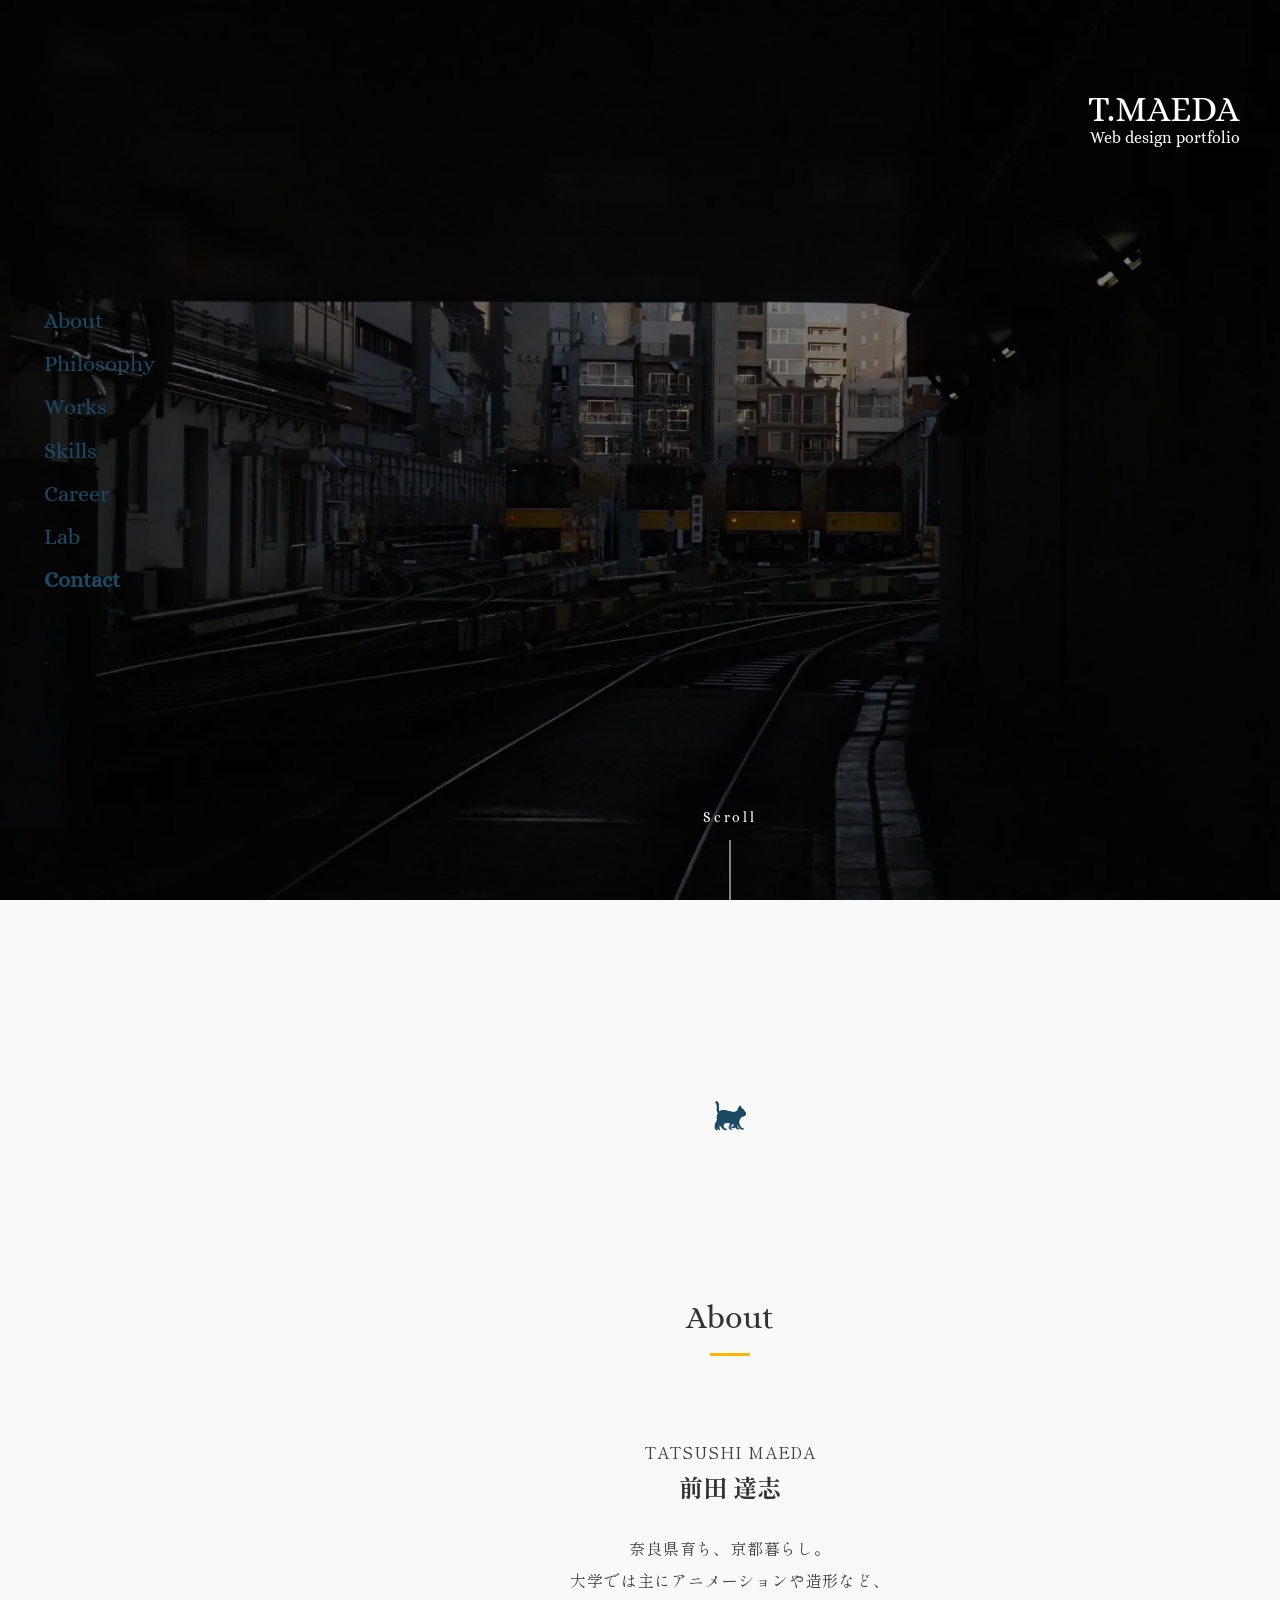
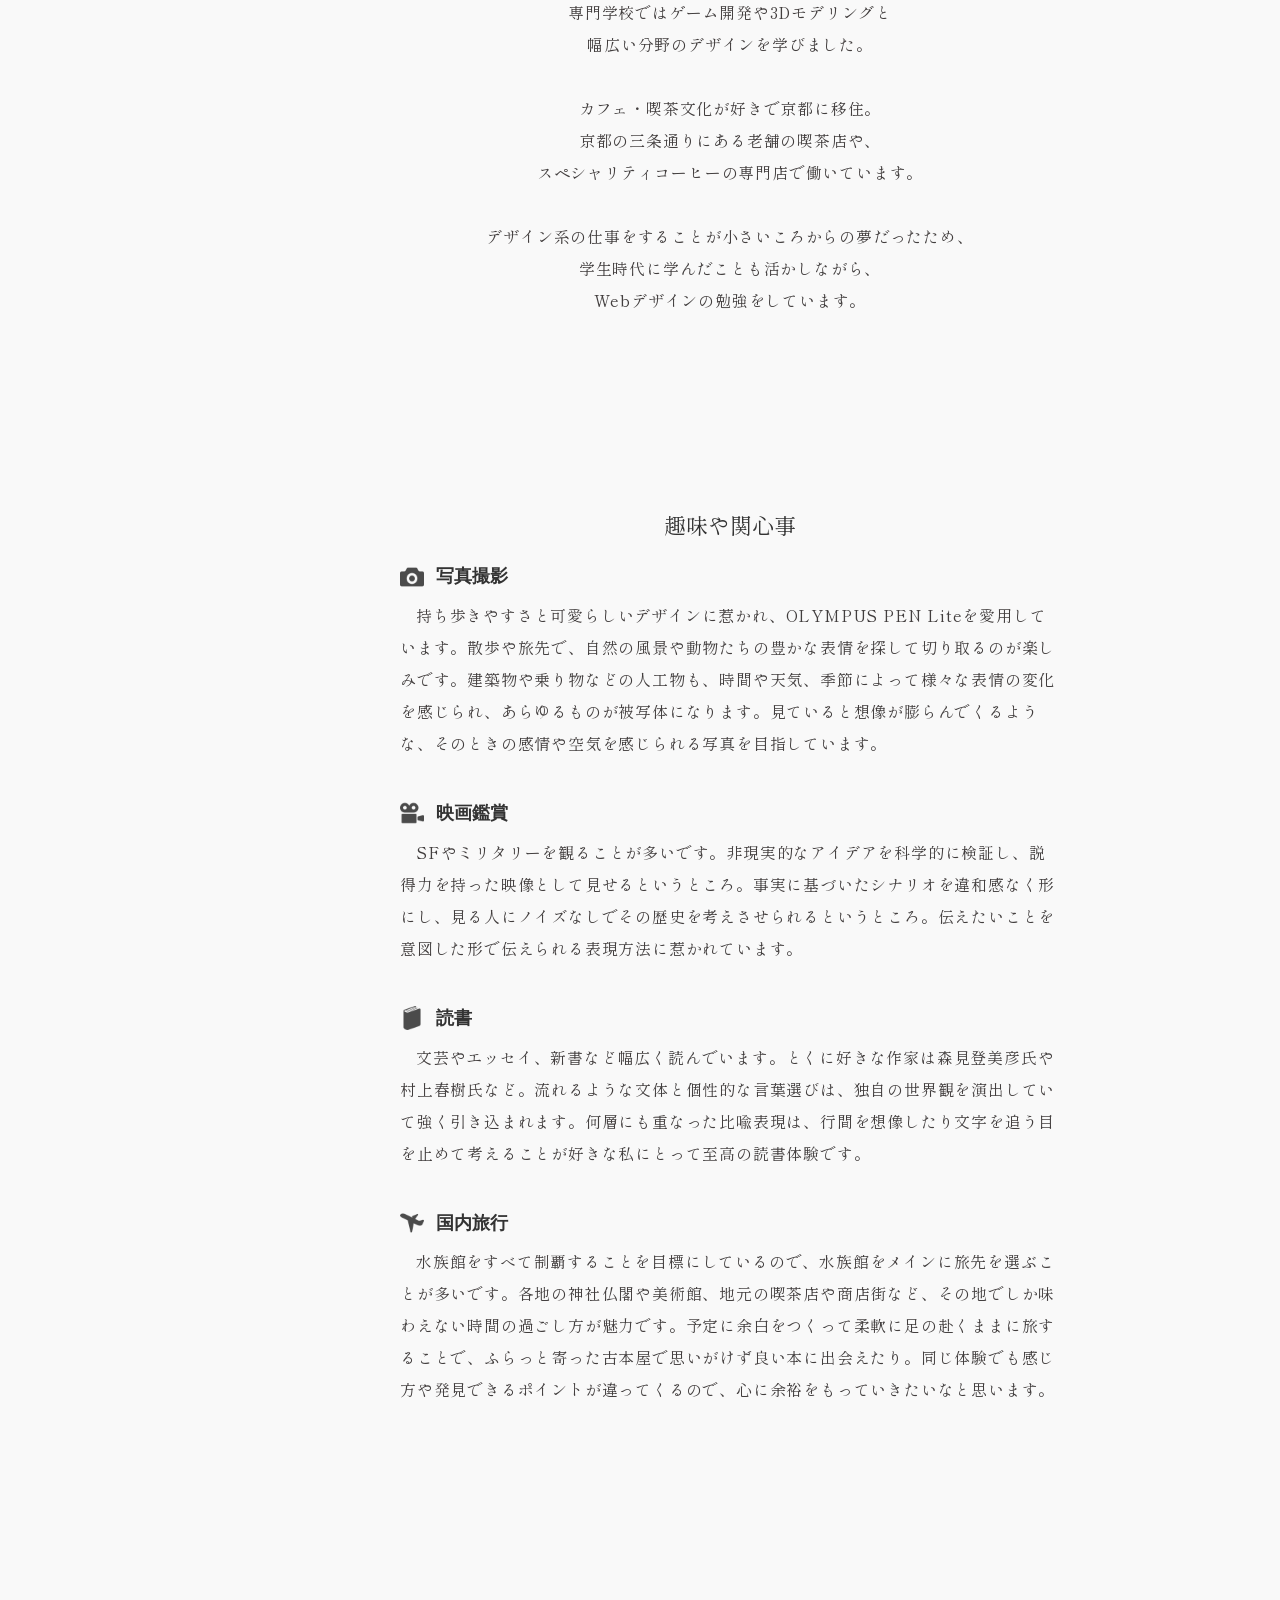
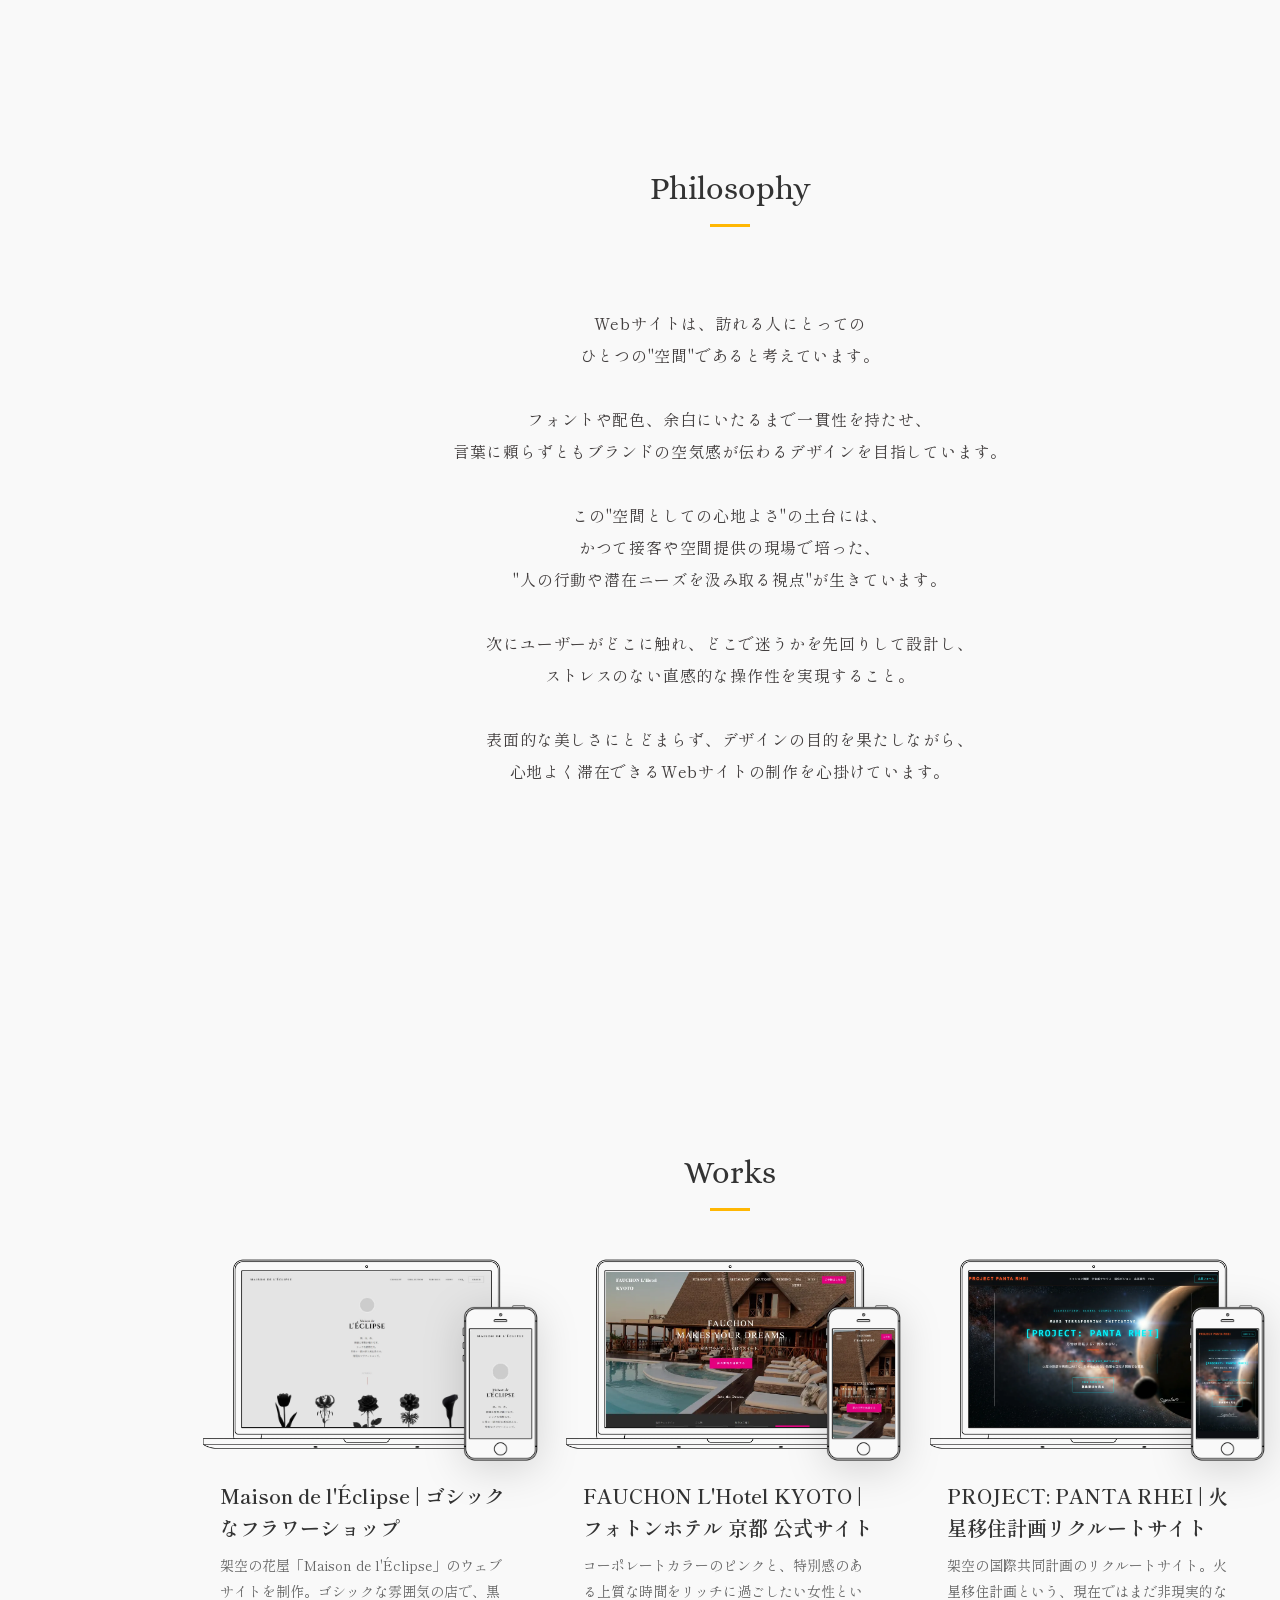
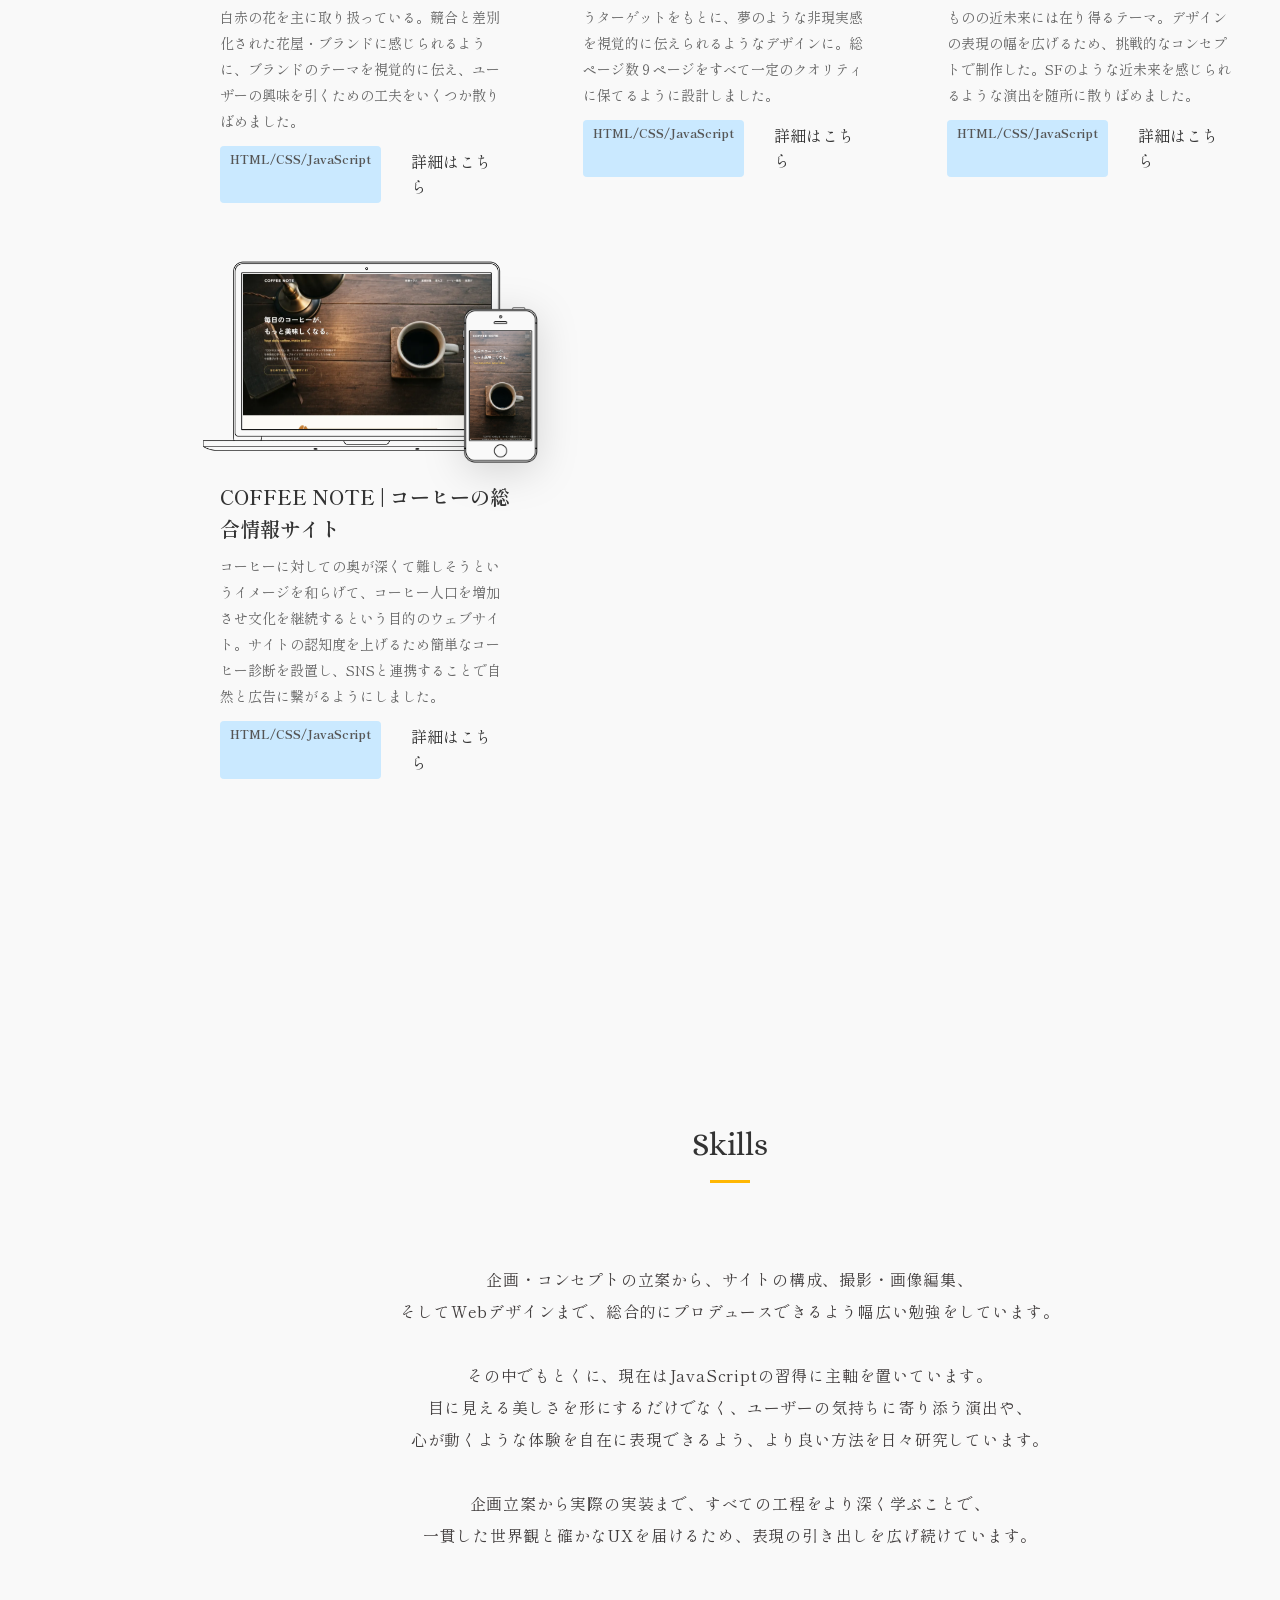
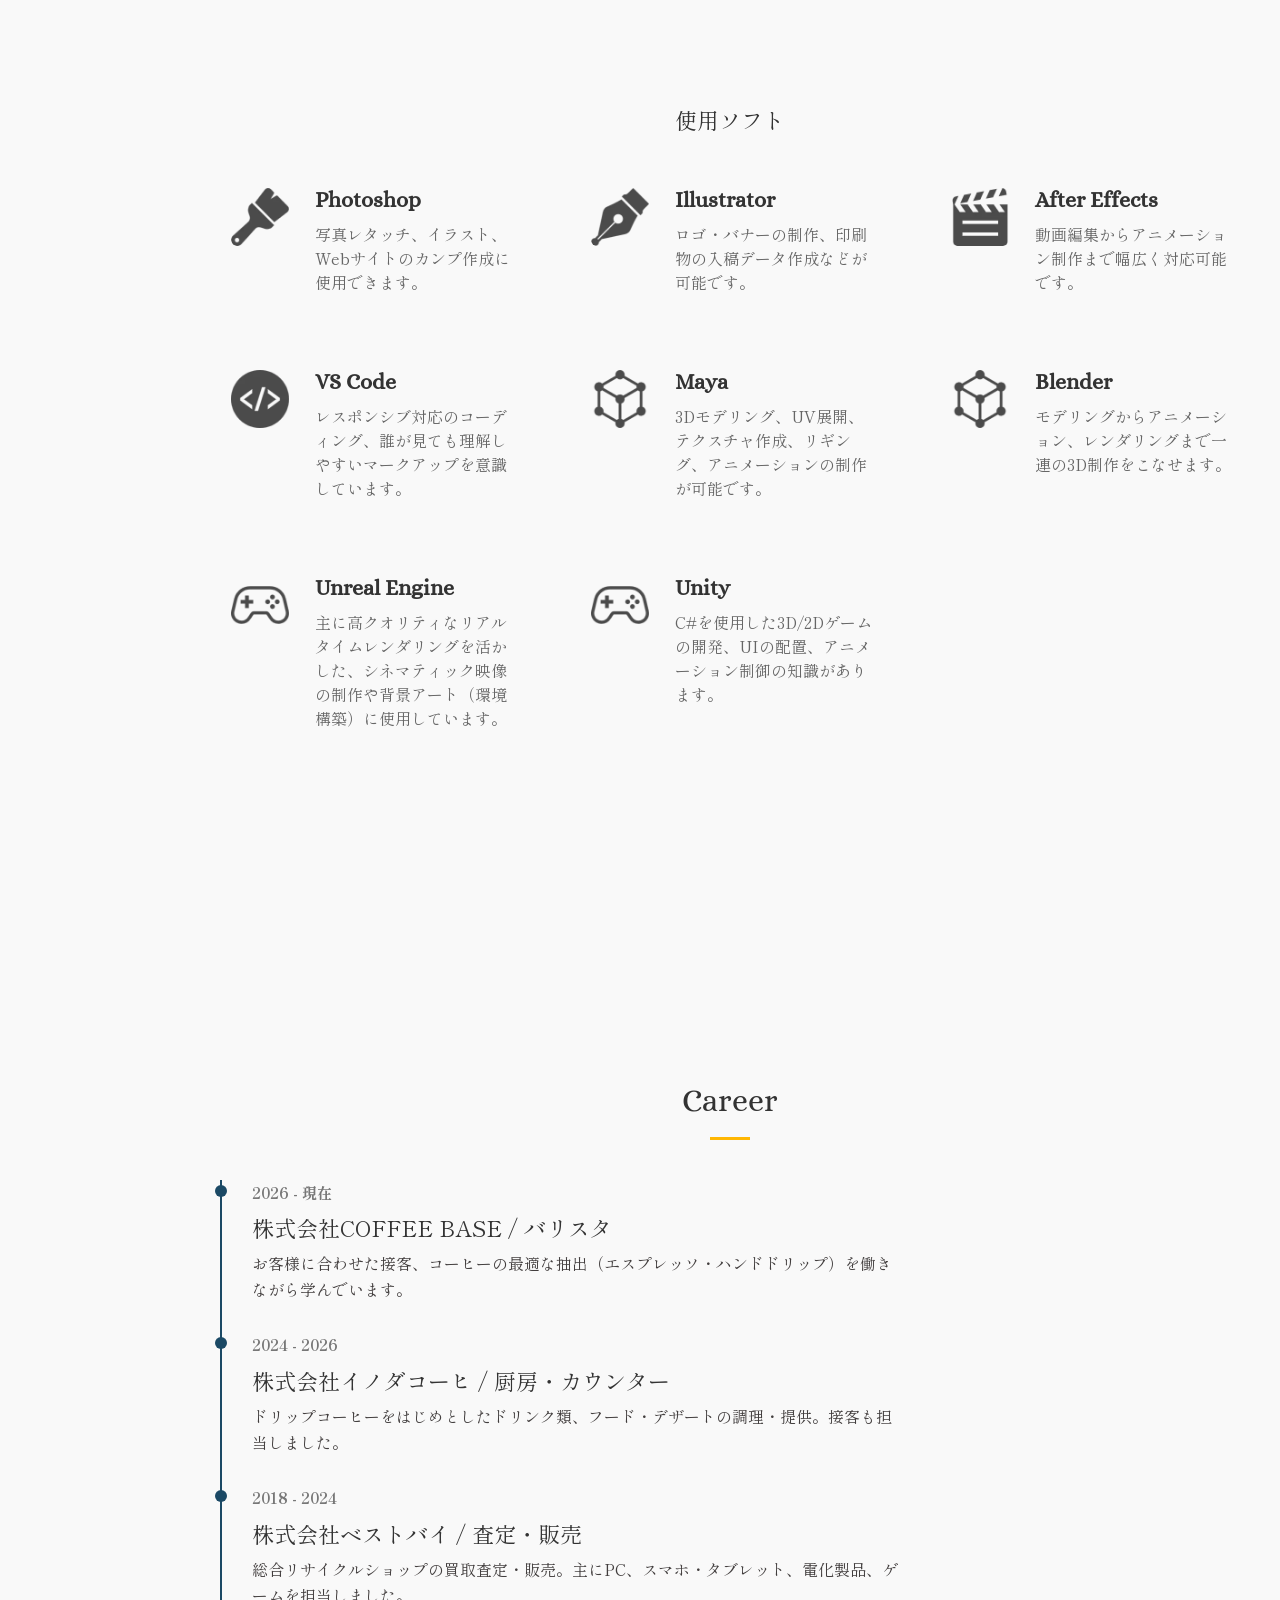
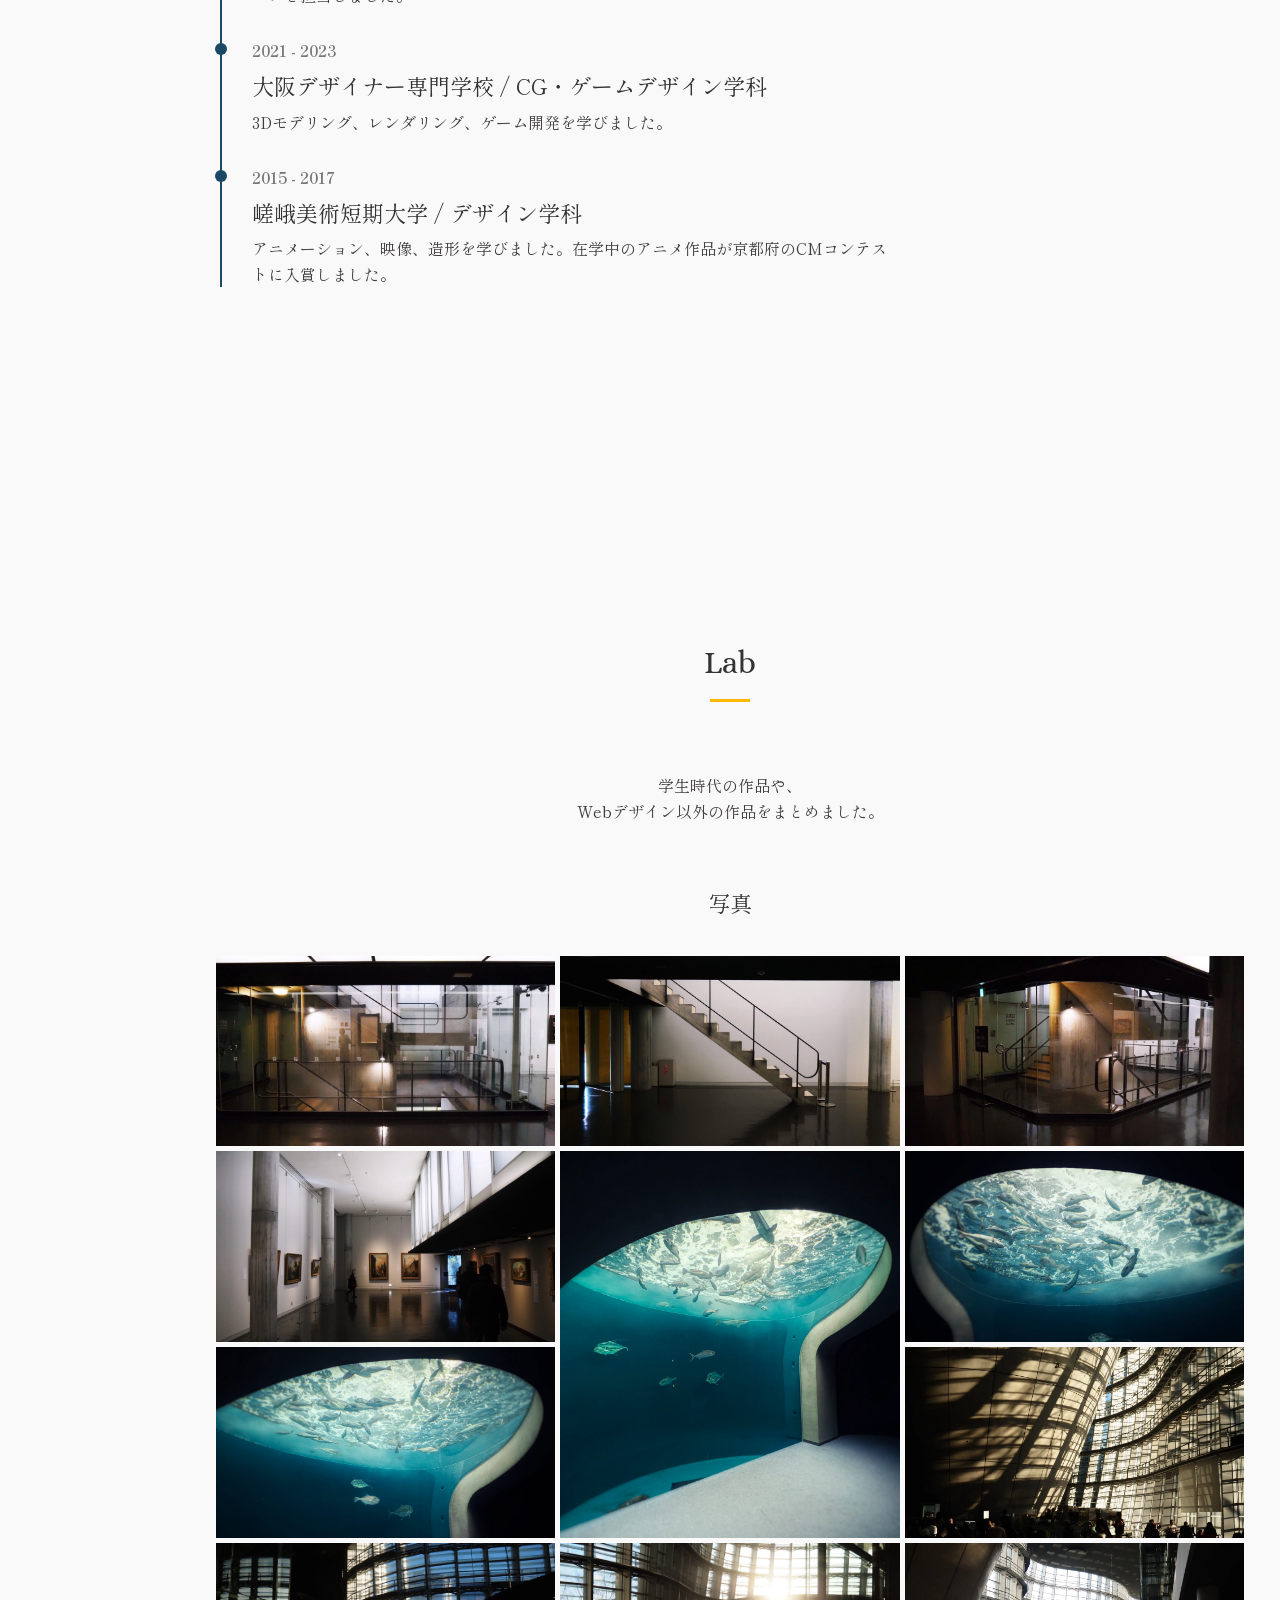
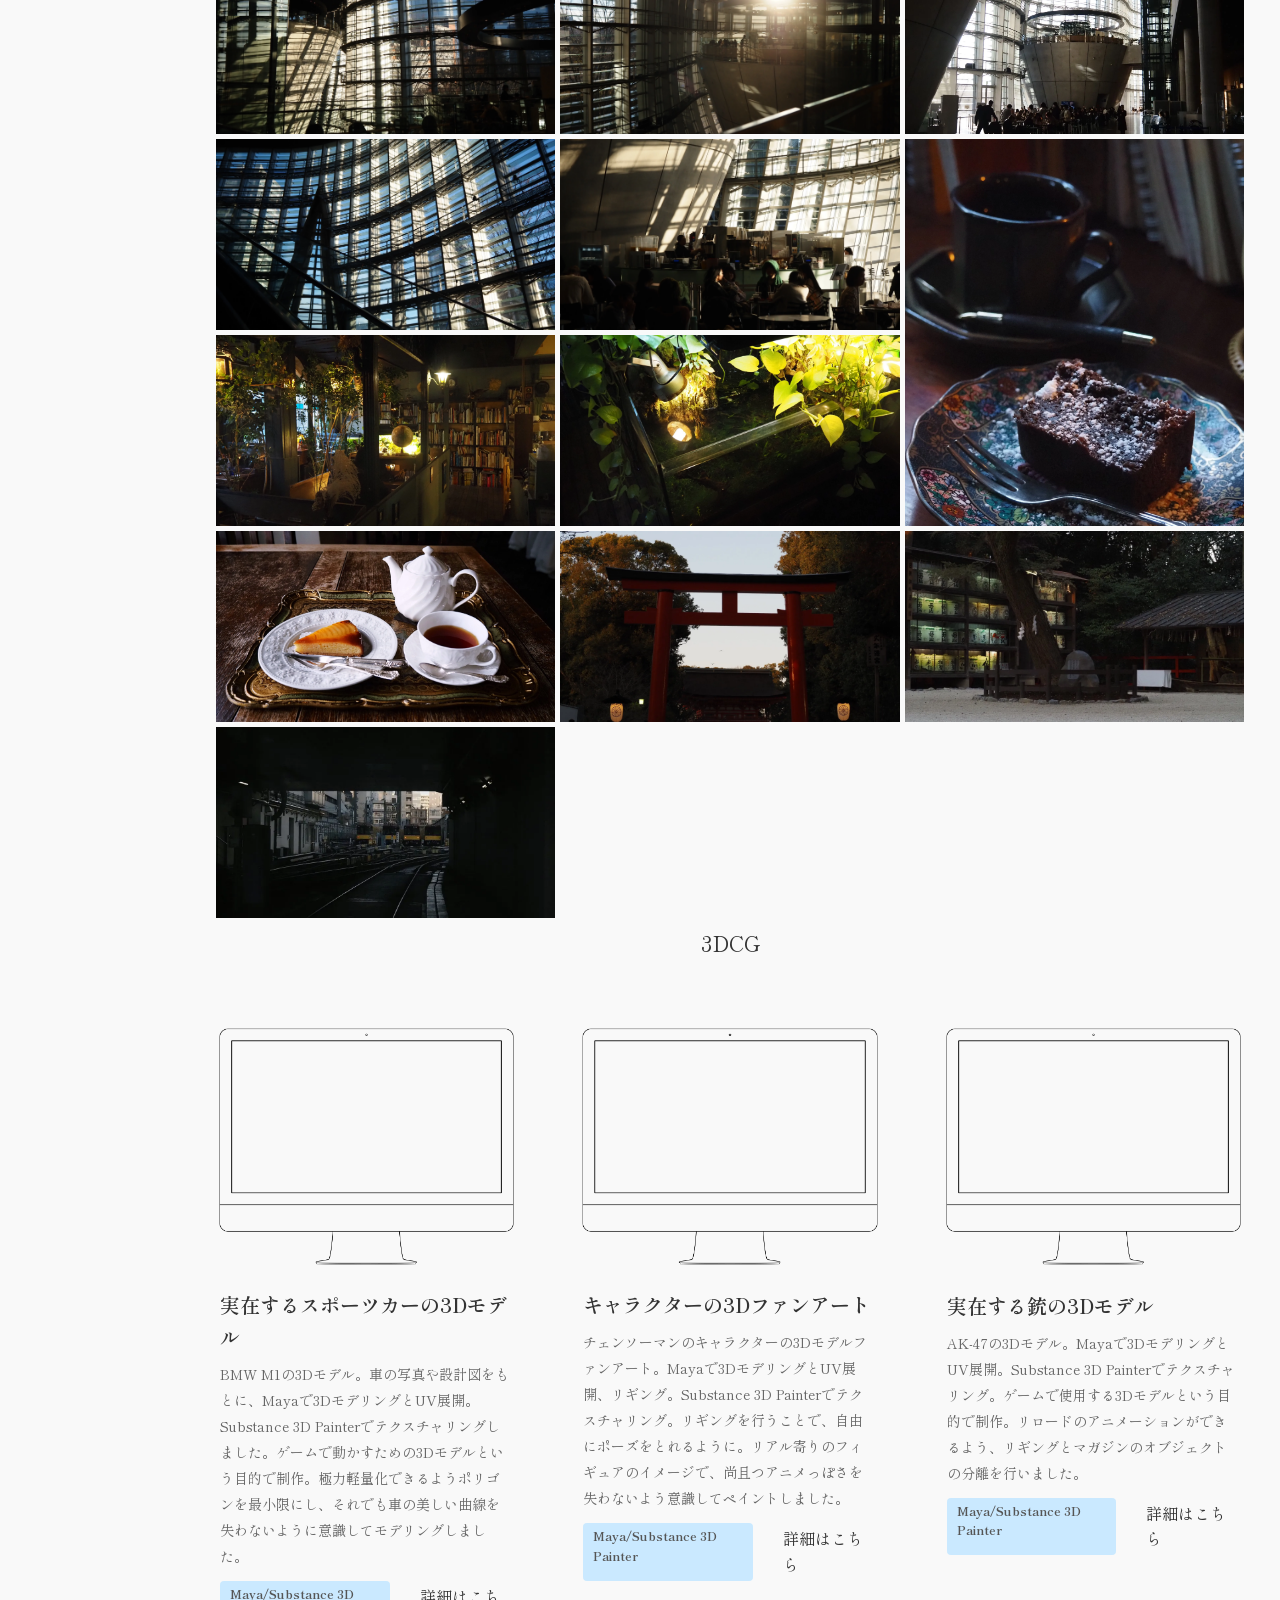
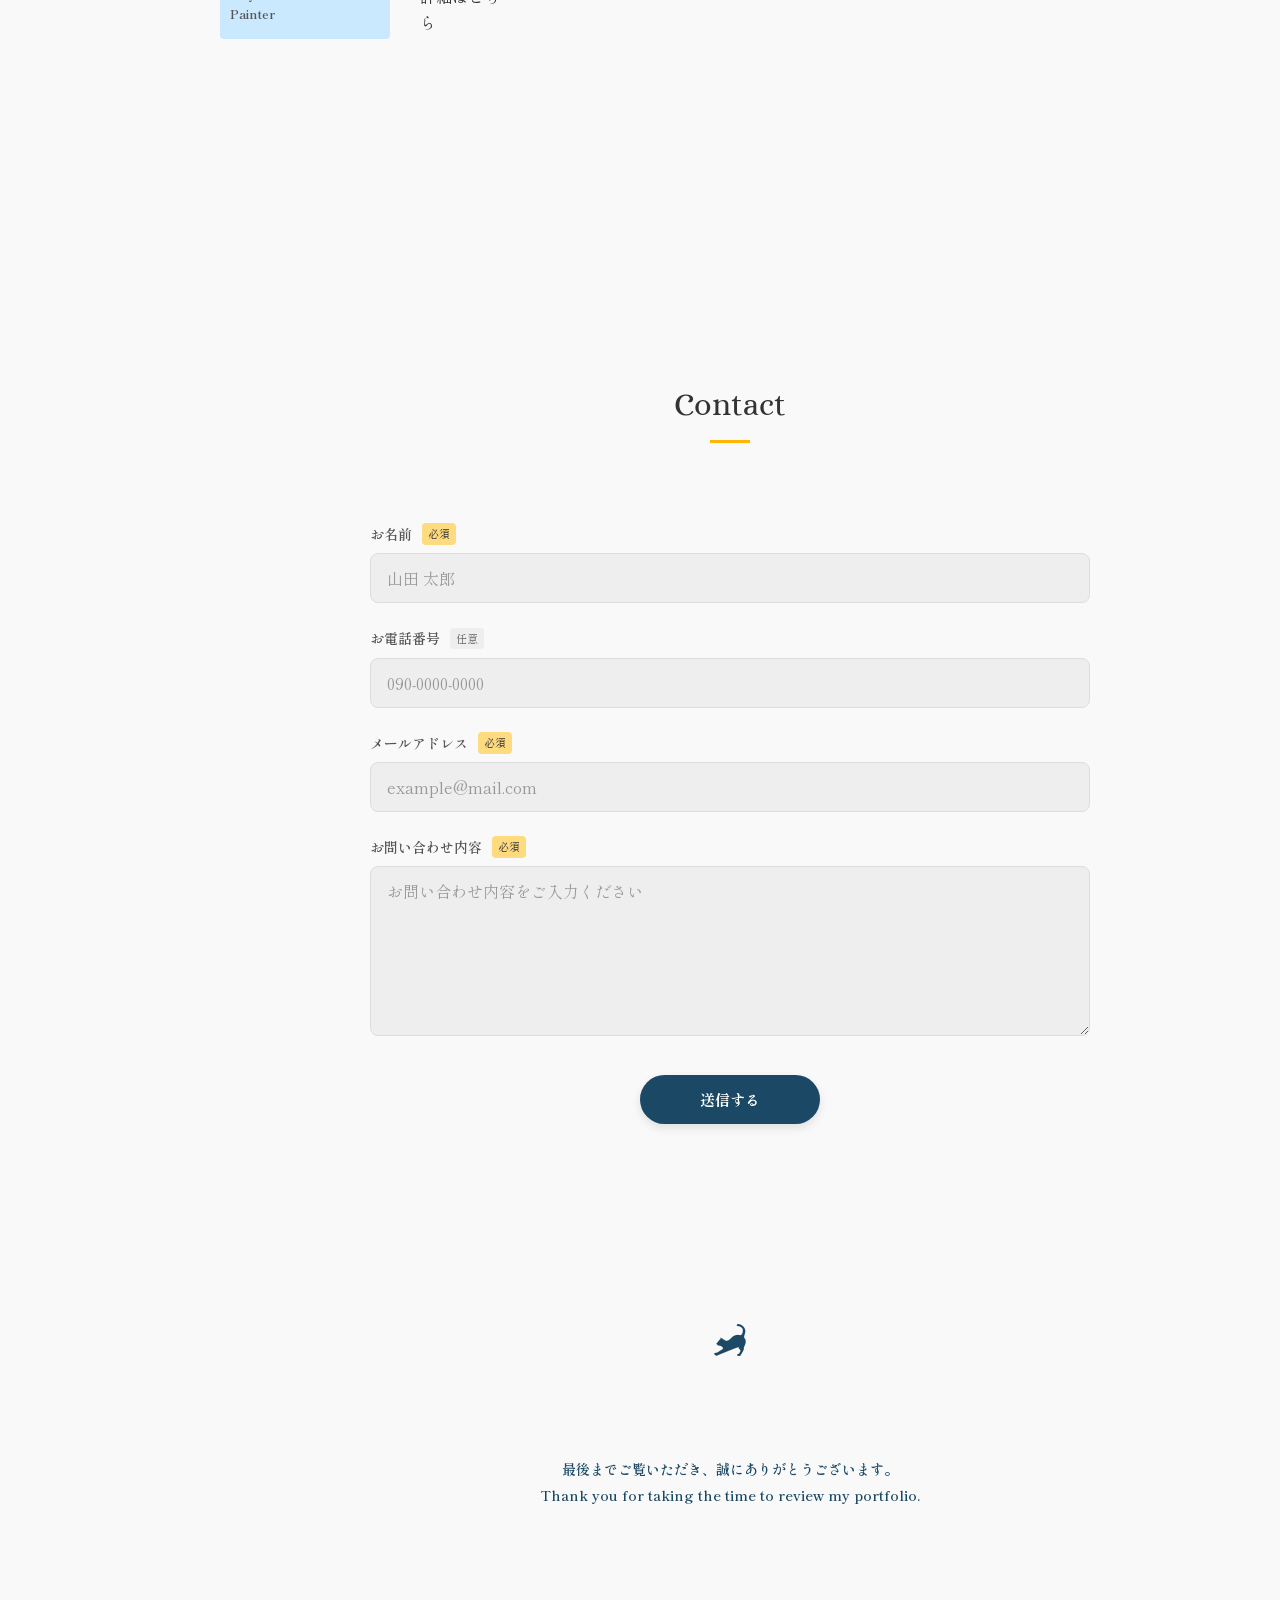
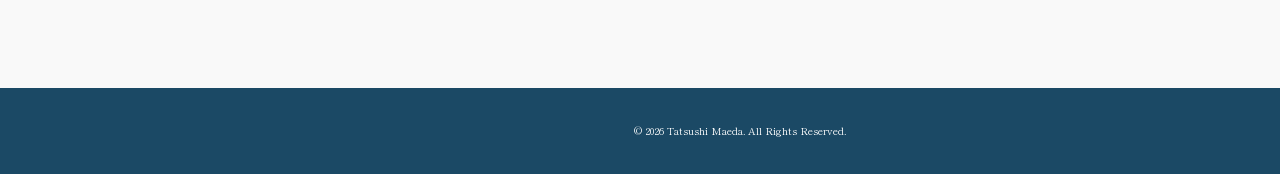
==== index.html @ 25eadc77 "Add files via upload" ====
<!DOCTYPE html>
<html lang="ja">
<head>
    <meta charset="UTF-8">
    <meta name="viewport" content="width=device-width, initial-scale=1.0">
    <title>My Portfolio</title>
    <link rel="icon" href="image/paw.webp">
    <link rel="preconnect" href="https://fonts.googleapis.com">
    <link rel="preconnect" href="https://fonts.gstatic.com" crossorigin>
    <link href="https://fonts.googleapis.com/css2?family=Alice&family=Shippori+Antique+B1&family=Shippori+Mincho+B1&display=swap" rel="stylesheet">
    <link rel="stylesheet" href="css/style.css">
</head>
<body>
    <header>
        <!-- <div class="logo">TATSUSHI MAEDA</div>
        <nav>
            <ul>
                <li><a href="#about">About</a></li>
                <li><a href="#works">Works</a></li>
                <li><a href="#skills">Skills</a></li>
                <li><a href="#career">Career</a></li>     
            </ul>
        </nav> --> 
    </header>

    <!--  【修正】PC専用のナビゲーション（スマホ時はCSSで完全に消す） -->
    <nav class="g_nav pc-nav">
        <ul>
            <li><a href="#about">About</a></li>
            <li><a href="#philosophy">Philosophy</a></li>
            <li><a href="#works">Works</a></li>
            <li><a href="#skills">Skills</a></li>
            <li><a href="#career">Career</a></li>
            <li><a href="#lab">Lab</a></li>
            <li><a href="#contact">Contact</a></li>     
        </ul>
    </nav>

    <!--  【修正】スマホ専用のハンバーガー＆全画面ナビ（PC時はCSSで完全に消す） -->
    <button class="hamburger-btn" aria-label="メニューを開閉する">
        <span></span>
        <span></span>
        <span></span>
    </button>
    <nav class="g_nav sp-nav">
        <span class="station">Station</span>
        <ul>
            <li></li>
            <li><a href="#about">About</a></li>
            <li><a href="#philosophy">Philosophy</a></li>
            <li><a href="#works">Works</a></li>
            <li><a href="#skills">Skills</a></li>
            <li><a href="#career">Career</a></li>
            <li><a href="#lab">Lab</a></li>
            <li><a href="#contact">Contact</a></li>   
            <li></li>    
        </ul>
        <span class="terminal">Terminal</span>
    </nav>

    <section id="hero" class="hero">
        <h1>T.MAEDA</h1>
        <p class="hero_subtitle">Web design portfolio</p>
        <!-- <p><img src="image/arrow.webp" alt=""></p> -->
        <!-- <p class="hero-scroll">scroll</p> -->
        <div class="scrollArrowPlacer">
            <div class="scroll-down"><span>Scroll</span></div>
        </div>
    </section>

    <!-- <div class="eyecatcher">
        <img src="image/catWalk.webp" alt="">
    </div> -->

    <div class="flipbook-container">
        <img src="image/catWalk.webp" alt="Cat" class="Cat-A">
        <img src="image/catWalkB.webp" alt="CatB" class="Cat-B">
    </div>

    <div class="container">
        <section id="about" class="section">
            <h2 class="section-title">About </h2>
            <div class="about-content">
                <div class="about-text">
                    <p>TATSUSHI MAEDA</p>
                    <h2>前田 達志</h2>
                    <br>
                    <p>
                        奈良県育ち、京都暮らし。<br>
                        大学では主にアニメーションや造形など、<br>
                        専門学校ではゲーム開発や3Dモデリングと<br>
                        幅広い分野のデザインを学びました。<br>
                        <br>
                        カフェ・喫茶文化が好きで京都に移住。<br>
                        京都の三条通りにある老舗の喫茶店や、<br>
                        スペシャリティコーヒーの専門店で<br class="sp-only">働いています。<br>
                        <br>
                        デザイン系の仕事をすることが<br class="sp-only">小さいころからの夢だったため、<br>
                        学生時代に学んだことも活かしながら、<br>Webデザインの勉強をしています。
                    </p>

                    <div class="hobby-container">
                        <div class="hobby">
                            <!-- <summary> -->
                                <h3>趣味や関心事</h3>
                                <!-- <span class="hobby-icon-toggle"></span> -->
                            <!-- </summary> -->
                            <div class="hobby-content">
                                <div class="hobby-grid">
                                    
                                    <!-- 趣味1：写真 -->
                                    <div class="hobby-card">
                                        <div class="hobby-text">
                                            <div class="hobby-title-row">
                                                <img src="../image/camera.webp" alt="写真撮影アイコン" class="hobby-icon">
                                                <h4>写真撮影</h4>
                                            </div>
                                            <p>持ち歩きやすさと可愛らしいデザインに惹かれ、OLYMPUS PEN Liteを愛用しています。散歩や旅先で、自然の風景や動物たちの豊かな表情を探して切り取るのが楽しみです。建築物や乗り物などの人工物も、時間や天気、季節によって様々な表情の変化を感じられ、あらゆるものが被写体になります。見ていると想像が膨らんでくるような、そのときの感情や空気を感じられる写真を目指しています。</p>
                                        </div>
                                    </div>

                                    <!-- 趣味2：映画 -->
                                    <div class="hobby-card">
                                        <div class="hobby-text">
                                            <div class="hobby-title-row">
                                                <img src="../image/movie.webp" alt="映画鑑賞アイコン" class="hobby-icon">
                                                <h4>映画鑑賞</h4>
                                            </div>
                                            <p>SFやミリタリーを観ることが多いです。非現実的なアイデアを科学的に検証し、説得力を持った映像として見せるというところ。事実に基づいたシナリオを違和感なく形にし、見る人にノイズなしでその歴史を考えさせられるというところ。伝えたいことを意図した形で伝えられる表現方法に惹かれています。</p>
                                        </div>
                                    </div>

                                    <!-- 趣味3：読書 -->
                                    <div class="hobby-card">
                                        <div class="hobby-text">
                                            <div class="hobby-title-row">
                                                <img src="../image/book.webp" alt="読書アイコン" class="hobby-icon">
                                                <h4>読書</h4>
                                            </div>
                                            <p>文芸やエッセイ、新書など幅広く読んでいます。とくに好きな作家は森見登美彦氏や村上春樹氏など。流れるような文体と個性的な言葉選びは、独自の世界観を演出していて強く引き込まれます。何層にも重なった比喩表現は、行間を想像したり文字を追う目を止めて考えることが好きな私にとって至高の読書体験です。</p>
                                        </div>
                                    </div>

                                    <!-- 趣味4：国内旅行 -->
                                    <div class="hobby-card">
                                        <div class="hobby-text">
                                            <div class="hobby-title-row">
                                                <img src="../image/travel.webp" alt="国内旅行アイコン" class="hobby-icon">
                                                <h4>国内旅行</h4>
                                            </div>
                                            <p>水族館をすべて制覇することを目標にしているので、水族館をメインに旅先を選ぶことが多いです。各地の神社仏閣や美術館、地元の喫茶店や商店街など、その地でしか味わえない時間の過ごし方が魅力です。予定に余白をつくって柔軟に足の赴くままに旅することで、ふらっと寄った古本屋で思いがけず良い本に出会えたり。同じ体験でも感じ方や発見できるポイントが違ってくるので、心に余裕をもっていきたいなと思います。</p>
                                        </div>
                                    </div>

                                </div>
                            </div>
                        </div>
                    </div>
                </div>
            </div>
        </section>

        <section id="philosophy" class="section">
            <h2 class="section-title">
                Philosophy   
            </h2>
            <div class="philosophy-content">
                <p>
                    Webサイトは、訪れる人にとっての<br>
                    ひとつの"空間"であると考えています。<br>
                    <br>
                    フォントや配色、<br class="sp-only">余白にいたるまで一貫性を持たせ、<br>
                    言葉に頼らずともブランドの空気感が<br class="sp-only">伝わるデザインを目指しています。<br>
                    <br>
                    この"空間としての心地よさ"の土台には、<br>
                    かつて接客や空間提供の現場で培った、<br>
                    "人の行動や潜在ニーズを汲み取る視点"が<br class="sp-only">生きています。<br>
                    <br>
                    次にユーザーがどこに触れ、<br class="sp-only">どこで迷うかを先回りして設計し、<br>
                    ストレスのない<br class="sp-only">直感的な操作性を実現すること。<br>
                    <br>
                    表面的な美しさにとどまらず、<br class="sp-only">デザインの目的を果たしながら、<br>
                    心地よく滞在できるWebサイトの制作を<br class="sp-only">心掛けています。
                </p>
            </div>
        </section>

        <section id="works" class="section">
            <h2 class="section-title">Works</h2>
            <div id="works-grid" class="works-grid">

                <!-- <div class="work-card-link" style="display: block; color: inherit;">
                    <div class="mockup-container">
                        <img src="image/MacBookFrame.webp" alt="" class="mockup-body">
                        <div class="screen-content">
                            <img src="image/hotel_pc.webp" alt="ホテル" loading="lazy">
                        </div>
                        
                        <div class="mockup-iphone">
                            <img src="image/iPhoneFrame.webp" alt="" class="iphone-body">
                            <div class="iphone-screen">
                                <img src="image/hotel_sp.webp" alt="ホテル スマホ版" loading="lazy">
                            </div>
                        </div>
                    </div>
                    <div class="work-info">
                        <h4>実在するホテルのWebサイト</h4>
                        <p>実在するホテルのコンセプトをさらに深堀りしてデザインに落とし込んだWebサイトを制作しました。レスポンシブ対応です。</p>
                        <div class="work-footer">
                            <span class="tech-tag">HTML/CSS/JavaScript</span><a href="work.html?id=1" class="detail">詳細はこちら</a>
                        </div>
                    </div>
                </div>

                <div class="work-card-link" style="display: block; color: inherit;">
                    <div class="mockup-container">
                        <img src="image/MacBookFrame.webp" alt="" class="mockup-body">
                        <div class="screen-content">
                            <img src="image/works-mars-01.webp" alt="火星" loading="lazy">
                        </div>
                        
                        <div class="mockup-iphone">
                            <img src="image/iPhoneFrame.webp" alt="" class="iphone-body">
                            <div class="iphone-screen">
                                <img src="image/works-mars-01.webp" alt="火星 スマホ版" loading="lazy">
                            </div>
                        </div>
                    </div>
                    <div class="work-info">
                        <h4>コーポレートサイト</h4>
                        <p>架空の企業のWebサイトをデザインしました。レスポンシブ対応です。</p>
                        <div class="work-footer">
                            <span class="tech-tag">HTML/CSS/JavaScript</span><a href="work.html?id=2" class="detail">詳細はこちら</a>
                        </div>
                    </div>
                </div>

                <div class="work-card-link" style="display: block; color: inherit;">
                    <div class="mockup-container">
                        <img src="image/MacBookFrame.webp" alt="" class="mockup-body">
                        <div class="screen-content">
                            <img src="image/coffee_pc.webp" alt="コーヒー" loading="lazy">
                        </div>

                        <div class="mockup-iphone">
                            <img src="image/iPhoneFrame.webp" alt="" class="iphone-body">
                            <div class="iphone-screen">
                                <img src="image/coffee_pc.webp" alt="コーヒー スマホ版" loading="lazy"> 
                            </div>
                        </div>
                    </div>
                    <div class="work-info">
                        <h4>コーヒーの総合情報サイト</h4>
                        <p>実在するホテルのコンセプトをさらに深堀してデザインに落とし込んだWebサイトを制作しました。レスポンシブ対応です。</p>
                        <div class="work-footer">
                            <span class="tech-tag">HTML/CSS/JavaScript</span><a href="work.html?id=3" class="detail">詳細はこちら</a>
                        </div>
                    </div>
                </div> -->
                
                

                <!-- <a href="work.html?id=1" class="work-card-link" style="display: block; color: inherit;">
                    <div class="work-card">
                        <div class="work-image-wrapper">【ここに作品画像】</div>
                        <div class="work-info">
                            <h4>コーポレートサイトの架空リニューアル</h4>
                            <p>架空の企業のWebサイトをリニューアルデザインしました。レスポンシブ対応。</p>
                            <span class="tech-tag">HTML/CSS</span>
                        </div>
                    </div>
                </a> -->

                <!-- <a href="work.html?id=2" class="work-card-link" style="display: block; color: inherit;">
                    <div class="work-card">
                        <div class="work-image-wrapper">【ここに作品画像】</div>
                        <div class="work-info">
                            <h4>カフェのランディングページ</h4>
                            <p>落ち着いた雰囲気をターゲットにした、新商品のプロモーションページです。</p>
                            <span class="tech-tag">HTML/CSS</span>
                        </div>
                    </div>
                </a> -->
            </div>
        </section>
        
        <section id="skills" class="section">
            <h2 class="section-title">Skills</h2>
            <div class="skills-content">
                <p>
                    企画・コンセプトの立案から、<br class="sp-only">サイトの構成、撮影・画像編集、<br>
                    そしてWebデザインまで、<br class="sp-only">総合的にプロデュースできるよう<br class="sp-only">幅広い勉強をしています。<br>
                    <br>
                    その中でもとくに、<br class="sp-only">現在はJavaScriptの習得に<br class="sp-only">主軸を置いています。<br>
                    目に見える美しさを形にするだけでなく、<br class="sp-only">ユーザーの気持ちに寄り添う演出や、<br>
                    心が動くような体験を<br class="sp-only">自在に表現できるよう、<br class="sp-only">より良い方法を日々研究しています。<br>
                    <br>
                    企画立案から実際の実装まで、<br class="sp-only">すべての工程をより深く学ぶことで、<br>
                    一貫した世界観と確かなUXを届けるため、<br class="sp-only">表現の引き出しを広げ続けています。
                </p>
            </div>

            <h3>使用ソフト</h3>

            <div class="skills-grid">
                <div class="skill-card">
                    <div class="skill-icon">
                        <img src="image/icon-ps.webp" alt="Photoshop">
                    </div>
                    <div class="skill-text">
                        <h4>Photoshop</h4>
                        <p>写真レタッチ、イラスト、Webサイトのカンプ作成に使用できます。</p>
                    </div>
                </div>
                <div class="skill-card">
                    <div class="skill-icon">
                        <img src="image/icon-ai.webp" alt="Illustrator">
                    </div>
                    <div class="skill-text">
                        <h4>Illustrator</h4>
                        <p>ロゴ・バナーの制作、印刷物の入稿データ作成などが可能です。</p>
                    </div>
                </div>
                <div class="skill-card">
                    <div class="skill-icon">
                        <img src="image/icon-ae.webp" alt="After Effects">
                    </div>
                    <div class="skill-text">
                        <h4>After Effects</h4>
                        <p>動画編集からアニメーション制作まで幅広く対応可能です。</p>
                    </div>
                </div>
                <div class="skill-card">
                    <div class="skill-icon">
                        <img src="image/icon-vscode.webp" alt="VS Code">
                    </div>
                    <div class="skill-text">
                        <h4>VS Code</h4>
                        <p>レスポンシブ対応のコーディング、誰が見ても理解しやすいマークアップを意識しています。</p>
                    </div>
                </div>
                <div class="skill-card">
                    <div class="skill-icon">
                        <img src="image/icon-maya.webp" alt="Maya">
                    </div>
                    <div class="skill-text">
                        <h4>Maya</h4>
                        <p>3Dモデリング、UV展開、テクスチャ作成、リギング、アニメーションの制作が可能です。</p>
                    </div>
                </div>
                <div class="skill-card">
                    <div class="skill-icon">
                        <img src="image/icon-blender.webp" alt="Blender">
                    </div>
                    <div class="skill-text">
                        <h4>Blender</h4>
                        <p>モデリングからアニメーション、レンダリングまで一連の3D制作をこなせます。</p>
                    </div>
                </div>
                <div class="skill-card">
                    <div class="skill-icon">
                        <img src="image/icon-ue.webp" alt="Unreal Engine">
                    </div>
                    <div class="skill-text">
                        <h4>Unreal Engine</h4>
                        <p>主に高クオリティなリアルタイムレンダリングを活かした、シネマティック映像の制作や背景アート（環境構築）に使用しています。</p>
                    </div>
                </div>
                <div class="skill-card">
                    <div class="skill-icon">
                        <img src="image/icon-unity.webp" alt="Unity">
                    </div>
                    <div class="skill-text">
                        <h4>Unity</h4>
                        <p>C#を使用した3D/2Dゲームの開発、UIの配置、アニメーション制御の知識があります。</p>
                    </div>
                </div>
            </div>
        </section>

        <section id="career" class="section">
            <h2 class="section-title">Career</h2>
            <div class="timeline">
                <div class="timeline-item">
                    <span class="date">2026 - 現在</span>
                    <h4>株式会社COFFEE BASE <span class="hidePc"><br></span>/ バリスタ</h4>
                    <p>お客様に合わせた接客、コーヒーの最適な抽出（エスプレッソ・ハンドドリップ）を働きながら学んでいます。</p>
                </div>
                <div class="timeline-item">
                    <span class="date">2024 - 2026</span>
                    <h4>株式会社イノダコーヒ <span class="hidePc"><br></span>/ 厨房・カウンター</h4>
                    <p>ドリップコーヒーをはじめとしたドリンク類、フード・デザートの調理・提供。接客も担当しました。</p>
                </div>
                <div class="timeline-item">
                    <span class="date">2018 - 2024</span>
                    <h4>株式会社ベストバイ <span class="hidePc"><br></span>/ 査定・販売</h4>
                    <p>総合リサイクルショップの買取査定・販売。主にPC、スマホ・タブレット、電化製品、ゲームを担当しました。</p>
                </div>
                <div class="timeline-item">
                    <span class="date">2021 - 2023</span>
                    <h4>大阪デザイナー専門学校 <span class="hidePc"><br></span>/ CG・ゲームデザイン学科</h4>
                    <p>3Dモデリング、レンダリング、ゲーム開発を学びました。</p>
                </div>
                <div class="timeline-item">
                    <span class="date">2015 - 2017</span>
                    <h4>嵯峨美術短期大学 <span class="hidePc"><br></span>/ デザイン学科</h4>
                    <p>アニメーション、映像、造形を学びました。在学中のアニメ作品が京都府のCMコンテストに入賞しました。</p>
                </div>
            </div>
        </section>

<section id="lab" class="section">
    <h2 class="section-title">Lab</h2>
    <div class="lab-content">
        <p>
            学生時代の作品や、<br>Webデザイン以外の作品をまとめました。
        </p>
    </div>

    <h3>写真</h3>
    <div class="gallery">
<div class="gallery-item"><img src="image/photo01.webp" alt="国立西洋美術館"></div>
        <div class="gallery-item"><img src="image/photo02.webp" alt="国立西洋美術館"></div>
        <div class="gallery-item"><img src="image/photo03.webp" alt="国立西洋美術館"></div>
        <div class="gallery-item"><img src="image/photo04.webp" alt="国立西洋美術館"></div>
        <div class="gallery-item tall"><img src="image/photo05.webp" alt="四国水族館"></div>
        <div class="gallery-item"><img src="image/photo06.webp" alt="四国水族館"></div>
        <div class="gallery-item"><img src="image/photo07.webp" alt="四国水族館"></div>
        <div class="gallery-item"><img src="image/photo08.webp" alt="国立新美術館"></div>
        <div class="gallery-item"><img src="image/photo09.webp" alt="国立新美術館"></div>
        <div class="gallery-item"><img src="image/photo10.webp" alt="国立新美術館"></div>
        <div class="gallery-item"><img src="image/photo11.webp" alt="国立新美術館"></div>
        <div class="gallery-item"><img src="image/photo12.webp" alt="国立新美術館"></div>
        <div class="gallery-item"><img src="image/photo13.webp" alt="国立新美術館"></div>
        <div class="gallery-item tall"><img src="image/photo14.webp" alt="アール座 読書館"></div>
        <div class="gallery-item"><img src="image/photo15.webp" alt="アール座 読書館"></div>
        <div class="gallery-item"><img src="image/photo16.webp" alt="アール座 読書館"></div>
        <div class="gallery-item"><img src="image/photo17.webp" alt="GOSPEL"></div>
        <div class="gallery-item"><img src="image/photo18.webp" alt="下鴨神社"></div>
        <div class="gallery-item"><img src="image/photo19.webp" alt="下鴨神社"></div>
        <div class="gallery-item"><img src="image/photo20.webp" alt="東京メトロ 上野検車区"></div>    </div>
    <!-- ▼ パネル -->
    <div id="lightbox" class="lightbox">
    <span class="close">&times;</span>
    
    <!-- ▼ ここに左右のボタンを追加します ▼ -->
    <div class="lightbox-btn prev" id="prevBtn">&#10094;</div> <!-- 左矢印 -->
    <div class="lightbox-btn next" id="nextBtn">&#10095;</div> <!-- 右矢印 -->
    
    <div class="lightbox-content">
        <img class="lightbox-img" src="" alt="">
        <p class="lightbox-caption"></p>
    </div>
    </div>

    <h3>3DCG</h3>
    <div id="works-grid" class="works-grid">

        <!-- 作品 id=1: BMW M1 -->
        <div class="work-card-link" style="display: block; color: inherit;">
            <div class="mockup-imac">
                <img src="image/iMacFrame.webp" alt="" class="imac-body">
                <div class="imac-screen">
                    <iframe 
                        title="BMW M1" 
                        frameborder="0" 
                        allow="autoplay; fullscreen; xr-spatial-tracking; web-share; accelerometer; gyroscope" 
                        width="100%" 
                        height="100%" 
                        src="https://sketchfab.com/models/8005bb652c2e42b4869bfadaeebb2ef3/embed">
                    </iframe>
                </div>
            </div>
            <div class="work-info">
                <h4>実在するスポーツカーの3Dモデル</h4>
                <p>BMW M1の3Dモデル。車の写真や設計図をもとに、Mayaで3DモデリングとUV展開。Substance 3D Painterでテクスチャリングしました。ゲームで動かすための3Dモデルという目的で制作。極力軽量化できるようポリゴンを最小限にし、それでも車の美しい曲線を失わないように意識してモデリングしました。</p>
                <div class="work-footer">
                    <span class="tech-tag">Maya/Substance 3D Painter</span><a href="work.html?id=l1" class="detail">詳細はこちら</a>
                </div>
            </div>
        </div>

        <!-- 作品 id=2: Chainsaw Man | Denji -->
        <div class="work-card-link" style="display: block; color: inherit;">
            <div class="mockup-imac">
                <img src="image/iMacFrame.webp" alt="" class="imac-body">
                <div class="imac-screen">
                    <iframe 
                        title="Chainsaw Man | Denji" 
                        frameborder="0" 
                        allow="autoplay; fullscreen; xr-spatial-tracking; web-share; accelerometer; gyroscope" 
                        width="100%" 
                        height="100%" 
                        src="https://sketchfab.com/models/28e38ca302cb4e1ba890d332ab0440b3/embed">
                    </iframe>
                </div>
            </div>
            <div class="work-info">
                <h4>キャラクターの3Dファンアート</h4>
                <p>チェンソーマンのキャラクターの3Dモデルファンアート。Mayaで3DモデリングとUV展開、リギング。Substance 3D Painterでテクスチャリング。リギングを行うことで、自由にポーズをとれるように。リアル寄りのフィギュアのイメージで、尚且つアニメっぽさを失わないよう意識してペイントしました。</p>
                <div class="work-footer">
                    <span class="tech-tag">Maya/Substance 3D Painter</span><a href="work.html?id=l2" class="detail">詳細はこちら</a>
                </div>
            </div>
        </div>

        <!-- 作品 id=3: AK-47 -->
        <div class="work-card-link" style="display: block; color: inherit;">
            <div class="mockup-imac">
                <img src="image/iMacFrame.webp" alt="" class="imac-body">
                <div class="imac-screen">
                    <iframe 
                        title="AK-47 | 'Kalashnikov's automatic rifle" 
                        frameborder="0" 
                        allow="autoplay; fullscreen; xr-spatial-tracking; web-share; accelerometer; gyroscope" 
                        width="100%" 
                        height="100%" 
                        src="https://sketchfab.com/models/bc730893e524465687a587ea6bb57409/embed">
                    </iframe>
                </div>
            </div>
            <div class="work-info">
                <h4>実在する銃の3Dモデル</h4>
                <p>AK-47の3Dモデル。Mayaで3DモデリングとUV展開。Substance 3D Painterでテクスチャリング。ゲームで使用する3Dモデルという目的で制作。リロードのアニメーションができるよう、リギングとマガジンのオブジェクトの分離を行いました。</p>
                <div class="work-footer">
                    <span class="tech-tag">Maya/Substance 3D Painter</span><a href="work.html?id=l3" class="detail">詳細はこちら</a>
                </div>
            </div>
        </div>

    </div>
</section>

        <section id="contact" class="section">
            <h2 class="section-title">Contact</h2>
            <p>
                <!-- お問い合わせ用のメールフォーム、または連絡の取れるSNS（X（旧Twitter）、Instagram、LinkedIn、GitHubなど）へのリンク。 -->
            </p>
            <!-- ⚠️ actionのURLを最新の完全に正しい文字列に修正しました -->
            <form action="https://docs.google.com/forms/d/e/1FAIpQLSf7fSVCYhR_H6GW2K5b0lrPFbvhaUcstIEq4c2X_w1cUlwdOA/formResponse" method="POST" class="contact-form" target="_hidden_iframe" id="contactForm">
                
                <!-- お名前 -->
                <div class="form-group">
                    <label for="name" class="form-label">お名前<span class="required">必須</span></label>
                    <input type="text" id="name" name="entry.930603117" class="form-control" placeholder="山田 太郎" required>
                </div>
                
                <!-- お電話番号 -->
                <div class="form-group">
                    <label for="tel" class="form-label">お電話番号<span class="optional">任意</span></label>
                    <input type="tel" id="tel" name="entry.313823102" class="form-control" placeholder="090-0000-0000">
                </div>
                
                <!-- メールアドレス -->
                <div class="form-group">
                    <label for="email" class="form-label">メールアドレス<span class="required">必須</span></label>
                    <input type="email" id="email" name="entry.2051823959" class="form-control" placeholder="example@mail.com" required>
                </div>
                
                <!-- お問い合わせ内容 -->
                <div class="form-group">
                    <label for="message" class="form-label">お問い合わせ内容<span class="required">必須</span></label>
                    <textarea id="message" name="entry.1991664190" class="form-control" rows="6" placeholder="お問い合わせ内容をご入力ください" required></textarea>
                </div>
                
                <!-- 送信ボタン -->
                <div class="form-submit">
                    <button type="submit" class="submit-btn">送信する</button>
                </div>
            </form>

            <!-- 画面遷移を防ぐ隠し枠 -->
            <iframe name="_hidden_iframe" id="_hidden_iframe" style="display:none;"></iframe>

            <!-- 送信を検知してポップアップを出すJavaScript -->
            <script>
                document.getElementById('contactForm').addEventListener('submit', function() {
                    setTimeout(function() {
                        alert('お問い合わせ内容を送信しました。ありがとうございます！');
                        document.getElementById('contactForm').reset();
                    }, 1000);
                });
            </script>
        </section>

    </div>

    <!-- <div>
        <div class="color-a"></div>
        <div class="color-b"></div>
        <div class="color-c"></div>
    </div> -->

    <div class="catStretch_container">
        <img src="image/catStretch.webp" alt="cat">
    </div>
    <div class="thankyou">
        <p>最後までご覧いただき、誠にありがとうございます。</p>
        <p>Thank you for taking the time to review my portfolio.</p>
    </div>
    <footer>
        <p>&copy; 2026 Tatsushi Maeda. All Rights Reserved.</p>
    </footer>
    <button id="scrollTopBtn" class="scroll-top-btn" aria-label="トップに戻る">↑</button>
    <script src="js/script.js"></script>
    
</body>
</html>
---- css/style.css ----
/* --- リセット＆基本設定 --- */
:root {
    --base--color: #1B4965;
    --accent--color: #FFB703;
    --sub--color: #CAE9FF;
    --train--color: #f39700;
}

html {
    scroll-behavior: smooth;
}

* {
    margin: 0;
    padding: 0;
    box-sizing: border-box;
}

body {
    font-family: "Shippori Mincho B1", serif, "M PLUS Rounded 1c", "Helvetica Neue", Arial, "Hiragino Kaku Gothic ProN", "Hiragino Sans", Meiryo, sans-serif;
    color: #333;
    background-color: #f9f9f9;
    line-height: 1.6;
    margin: 0 auto;
}

.color-a {
    display: inline-block;
    width: 50px;
    height: 50px;
    border-radius: 50%;
    background-color: #E9D563;
}
.color-b {
    display: inline-block;
    width: 50px;
    height: 50px;
    border-radius: 50%;
    background-color: #B5E2B1;
}
.color-c {
    display: inline-block;
    width: 50px;
    height: 50px;
    border-radius: 50%;
    background-color: #89C8B1;
}

a {
    color: inherit;
    text-decoration: none;
}

p {
    font-family: "Shippori Mincho B1", serif;
    font-weight: 400;
    font-size: 16px;
    color: #423e3e;
    line-height: 26px;
}

h1 {
    font-family: "Alice", sans-serif;
    font-weight: 400;
    font-size: 20px;
    color: #333;
    
}

h3 {
    font-family: "Shippori Mincho B1", serif;
    text-align: center;
    font-weight: 400;
    font-size: 22px;
    color: #333;
    line-height: 16px;
    margin-bottom: 30px;
}

.container {
    max-width: 1400px;
    /* margin: 0 0 0 150px; */
    margin: 0 auto;
    padding: 0 20px 0 200px;
}

/* --- ヘッダー --- 
header {
    display: flex;
    justify-content: space-between;
    align-items: center;
    padding: 20px 40px;
    background-color: #fff;
    box-shadow: 0 2px 5px rgba(0,0,0,0.05);
    position: sticky;
    top: 0;
    z-index: 100;
}*/



header nav ul {
    display: flex;
    list-style: none;
}

header nav ul li {
    margin-left: 20px;
}

header nav ul li a {
    font-size: 16px;
    font-weight: 500;
    transition: color 0.3s;
}

header nav ul li a:hover {
    color: #0076df;
}
/* ----gnav------ */
.g_nav {
    color: #fff;
    /* mix-blend-mode: exclusion; */
    transition: color 0.4s ease;
    position: fixed;
    left: 24px;
    top: 50%;
    transform: translateY(-50%);
    z-index: 100;
    text-align: left;
    
}
/*  初期状態では、スマホ専用ナビとハンバーガーは非表示（PCファースト） */
.sp-nav, .hamburger-btn {
    display: none !important;
}

/*  PC専用ナビのスタイル（元々のg_navの設定をそのまま引き継ぐ） */
.pc-nav {
    position: fixed;
    left: 24px;
    top: 50%;
    transform: translateY(-50%);
    z-index: 100;
    text-align: left;
}
.hamburger-btn {
    display: none;
}

/*  メニューとボタンがパッと消えるのではなく、フワッと滑らかに消えるようにする設定 */
.g_nav, .hamburger-btn {
    transition: opacity 0.3s ease, visibility 0.3s ease, color 0.4s ease, background-color 0.4s ease;
}
/*  下スクロール時に付与される完全に透過（非表示）にするクラス */
.g_nav.is-hidden,
.hamburger-btn.is-hidden {
    opacity: 0;
    visibility: hidden; /* 透明な時にクリックなどを反応させない設定 */
}
/*  ただし、スマホなどでメニューを開いている間（is-open）は、スクロールしても絶対に隠さない */
.g_nav.is-open,
.hamburger-btn.is-open {
    opacity: 1 !important;
    visibility: visible !important;
}

.g_nav ul {
    /* border-left: 1px solid var(--base--color) ; */
}
.g_nav.is-inverted,
.g_nav.is-inverted a {
    color: var(--base--color);
}
.hamburger-btn.is-inverted {
    background-color: var(--base--color);
}
.hamburger-btn.is-inverted:hover {
    background-color: var(--accent--color);
}
/* .hamburger-btn.is-inverted span {
    background-color: var(--base--color);
} */

.g_nav li {
    list-style: none;
    font-family: "Alice", sans-serif;
    position: relative;
    padding-left: 10px;
    margin: 8px 0;
    transition: transform 0.3s ease;
}
.g_nav a {
    font-size: 22px;
    text-decoration: none;
    color: inherit; /* 親のliやnavの色をそのまま使う */
    position: relative;
    padding-left: 10px; /* 💡 左側に●が入るためのスペースをあらかじめ空けておく */
    transition: all 0.3s ease;
    display: inline-block;
    transition: transform 0.3s ease, color 0.4s ease;
}
.g_nav li:hover {
    
}
.g_nav li:hover a {
    transform: translateX(6px) scale(1.15);
    /* text-decoration: underline; */
}

/*  JavaScriptで「.is-active」がついた項目だけ、●を表示する */
.g_nav li.is-active::before {
    opacity: 0;
}
.g_nav.is-inverted li.is-active::before {
    opacity: 1;
}

/* 💡 現在地をよりスマートに伝えるため、アクティブな文字を少し太くする（お好みで） */
.g_nav li.is-active a {
     font-weight: bold; 
}

.stationPos, .terminalPos {
    position: relative;
}
.station {
    color: #ffffff;
    position: absolute;
    /* ulの右端（50%）を基準に合わせる */
    left: 120%;
    top: 0px; /* メニュー上部からの距離で微調整 */
    
    transform: rotate(90deg);
    transform-origin: left top;
    text-align: left;
    white-space: nowrap; /* 改行を防ぐ */
}

.terminal {
    color: #ffffff;
    position: absolute;
    /* ulの左端（50%）を基準に合わせる */
    right: 120%;
    bottom: 0px; /* メニュー下部からの距離で微調整 */
    
    transform: rotate(90deg);
    transform-origin: right bottom;
    text-align: right;
    white-space: nowrap;
}

/* --- メインビジュアル (Hero) --- */
.hero {
    width: 100%;
    background: linear-gradient(135deg, #e0eafc, #cfdef3);
    background-image: url(../image/top.webp);
    background-repeat: no-repeat;
    background-position: center top;
    background-size: cover;
    min-height: 100vh;
    display: flex;
    flex-direction: column;
    justify-content: flex-end;
    text-align: center;
    padding: 0px;
    margin-bottom: 200px;
    position: relative;
}
.hero::after {
    content: '';
    position: absolute;
    top: 0;
    left: 0;
    background-color: rgba(0, 0, 0, 0.5);
    width: 100%;
    height: 100vh;
    display: flex;
}

.hero img {
    width: 36px;
    height: 24px;
}

.hero h1 {
    font-size: 36px;
    margin-bottom: 10px;
    color: #ffffff;
    position: absolute;
    top: 80px;
    right: 40px;
    text-align: right;
    justify-content: flex-end;
    z-index: 100;
}

.hero p {
    font-family: "Alice", sans-serif;
    color: #fff;
    padding: 0;
    z-index: 100;
}

.hero_subtitle {
    position: absolute;
    top: 125px;
    right: 40px;
}

.hero-scroll {
    text-align: center;
    margin-bottom: 20px; 
}

/* スクロールダウンアニメーション */
.scrollArrowPlacer {
    position: relative;
    /* max-width: 1400px; */
    /* margin: 0 0 0 150px; */
    margin: 0 auto;
    padding: 0 20px 0 200px;
    text-align: center;
    z-index: 100;
}
.scroll-down {
    /* position: absolute; */
    display: inline-block;
    position: relative;
    /* bottom: 0;
    left: 50%; */
    /* transform: translateX(-50%); */
    color: #ffffff;
    font-size: 14px;
    letter-spacing: 0.2em;
    font-weight: 300;
    height: 95px; 
    /* text-align: center; */
}
.scroll-down::after {
    content: '';
    position: absolute;
    top: 35px;
    left: 50%;
    transform: translateX(-50%);
    width: 1px;
    height: 60px;
    /* background: linear-gradient(to bottom, '#fffffff' 50%, rgba(255, 255, 255, 0) 50%); */
    background: #ffffff;
    background-size: 100% 200%;
    background-position: top;
    animation: scrollLine 2.5s ease-in-out infinite;
}
@keyframes scrollLine {
    0% { transform-origin: top; transform: scaleY(0); }
    50% { transform-origin: top; transform: scaleY(1); }
    50.1% { transform-origin: bottom; transform: scaleY(1); }
    100% { transform-origin: bottom; transform: scaleY(0); }
}
.scroll-down span {
    font-family: "Alice", sans-serif;
}

/* --- セクション共通スタイル --- */
.section {
    padding: 160px 0 160px 0px;
    /* border-bottom: 1px solid #eee; */   
}

.section-title {
    font-size: 32px;
    text-align: center;
    margin-bottom: 40px;
    position: relative;
    font-family: "Alice", sans-serif;
    font-weight: 400;
}

.section-title::after {
    content: '';
    display: block;
    width: 40px;
    height: 3px;
    background-color: var(--accent--color);
    margin: 10px auto 0;
}
/*  */
.hobby {
    display: inline-block;
    justify-content: center;
    align-items: center;
    
    margin-top: 200px;
    height: 24px;
    position: relative;
}
/* .hobby:hover::after {
    content: '';
    position: absolute;
    
    bottom: -1px;
    left: 0;
    width: 100%;
    height: 1px;
    background: #333;
} */
.hobby summary {
    list-style: none; /* デフォルトの矢印を非表示にする場合 */
}
.hobby summary h3 {
    cursor: pointer;    
}
.hobby summary::-webkit-details-marker {
    display: none;
}
/* カード内のテキストエリア */
.hobby-text {
    flex: 1;
}
.hobby-text p {
    text-align: left;
    text-indent: 1em;
    margin-bottom: 40px;
}

/* 見出しとアイコンを横並びにするラッパー */
.hobby-title-row {
    display: flex;
    align-items: center;  /* アイコンと文字の上下を中央揃え */
    gap: 12px;            /* アイコンと文字の間隔 */
    margin-bottom: 8px;   /* 本文との隙間 */
}

/* h4の既存のmarginをリセット */
.hobby-card h4 {
    margin-bottom: 0;
    font-family: "Alice ", serif;
    font-weight: 600;
    font-size: 18px;
    color: #333;
}

/* ご用意いただいた画像のスタイル（大きさを整える） */
.hobby-icon {
    width: 24px;          /* お好みのサイズに調整してください（例: 24px〜32px） */
    height: 24px;
    object-fit: contain;  /* 縦横比を崩さず収める */
    flex-shrink: 0;       /* 画面が狭くなってもアイコンが潰れないようにする */
}

/*  */
.eyecatcher {
    /* background: #00df64; */
    max-width: 1400px;
    margin: 0 0 0 150px;
    padding: 0 20px 0 0;
    text-align: center;
}
.eyecatcher img {
    width: 32px;
    height: 32px;
}

.flipbook-container {
    /* background: #0076df; */
    /* max-width: 1400px; */
    height: 32px;
    /* margin: 0 0 0 150px; */
    margin: 0 auto;
    margin-left: 200px;
    padding: 0 20px 0 0;
    text-align: center;
    position: relative;
    /* box-sizing: border-box; */
}

/* 2枚の画像をぴったり重ねるためのスタイル */
.flipbook-container img {
    position: absolute;
    top: 0;
    left: 0;
    right: 20px;
    margin: 0 auto;
    /* transform: translate(-50%, 0); */
    width: 32px;
    height: 32px;
    object-fit: cover;
}
.catStretch_container {
    height: 32px;
    /* margin: 0 0 0 150px; */
    margin: 0 auto 100px 200px;
    padding: 0 20px 0 0;
    text-align: center;
}
.catStretch_container img {
    margin: 0 auto 100px auto;
    /* transform: translate(-50%, 0); */
    width: 32px;
    height: 32px;
}
.thankyou {
    height: 32px;
    margin: 0 auto 200px 200px;
    padding: 0 20px 0 0;
    text-align: center;
}
.thankyou p {
    /* font-style: italic; */
    font-size: 14px;
    font-weight: 600;
    color: var(--base--color);
}

/* 1枚目の画像のアニメーション設定 */
.Cat-A {
    animation: flipAnimation 1.6s infinite steps(1);
}

/* 2枚目の画像のアニメーション設定（1枚目と逆の動きにする） */
.Cat-B {
    animation: flipAnimationB 1.6s infinite steps(1);
}

/* 1枚目用の切り替えパターン（前半表示、後半非表示） */
@keyframes flipAnimation {
    0%, 49.9% { opacity: 1; }
    50%, 100% { opacity: 0; }
}

/* 2枚目用の切り替えパターン（前半非表示、後半表示） */
@keyframes flipAnimationB {
    0%, 49.9% { opacity: 0; }
    50%, 100% { opacity: 1; }
}

/* --- 自己紹介 (About) --- */
.about-content,
.philosophy-content,
.skills-content {
    text-align: center;
    padding: 40px 20px; /* 左右に少し余白を設ける */
    max-width: 700px;   /* 文章が横に広がりすぎないように制限 */
    margin: 0 auto;
}
.skills-content { margin-bottom: 120px; }
.about-content p,
.philosophy-content p,
.skills-content p {
    line-height: 2.0;    /* 行間を広めにし、心地よいリズムに */
    font-size: 16px;     /* スマホでも読みやすいサイズ */
    letter-spacing: 0.05em; /* 文字間隔を調整して高級感を出す */
}

.lab-content {
    text-align: center;
    padding: 30px;
    margin-bottom: 40px;
}

/* --- 経歴 (Career) --- */
.timeline {
    border-left: 2px solid var(--base--color) ;
    padding-left: 20px;
    padding-right: 20px;
    margin-left: 20px;
    max-width: 700px;
}

.timeline-item {
    position: relative;
    margin-left: 0px;
    margin-bottom: 30px;
}

.timeline-item::before {
    content: '';
    position: absolute;
    left: -27px;
    top: 5px;
    width: 12px;
    height: 12px;
    border-radius: 50%;
    background-color: var(--base--color) ;
}

.timeline-item .date {
    font-size: 15px;
    color: #777777;
    font-weight: bold;
    margin-left: 10px;
}

.timeline-item h4 {
    font-family: "Shippori Mincho B1", serif;
    font-weight: 400;
    margin: 5px 0 5px 10px;
    font-size: 22px;
}
.timeline-item p {
    margin-left: 10px;
}

/* --- 使用可能ソフト (Skills) --- */
.skills-grid {
    display: grid;
    /* 横並びになって幅が狭くなる分、最小幅を 250px から 300px に広げると綺麗に収まります */
    grid-template-columns: repeat(auto-fit, minmax(300px, 1fr));
    gap: 20px;
}

.skill-card {
    /* background-color: #fff; */
    padding: 25px;
    border-radius: 16px;
    /* box-shadow: 0 4px 15px rgba(0,0,0,0.03); */
    
    /* 👇 ここから重要：中身（アイコンとテキスト）を横並びにする */
    display: flex;
    align-items: flex-start; /* 上下中央揃えにする（可愛い雰囲気に合います） */
    text-align: left;    /* テキストを左揃えにする */
}

.skill-icon {
    width: 70px;         /* 横並び用に少しだけコンパクト（60px）に調整 */
    height: 70px;
    margin-right: 20px;  /* 💡 中央揃えのmarginを消し、右側（テキストとの間）に余白を作る */
    flex-shrink: 0;      /* 横幅が狭くなってもアイコン画像が潰れないようにするお守り */
    display: flex;
    align-items: center;
    justify-content: center;
}

.skill-icon img {
    width: 100%;
    height: 100%;
    object-fit: contain;
    /* border: 1px dashed #bbbbbb; */
    
    border-radius: 12px;
    padding: 6px 6px;
}

/* 👇 テキストブロック用のスタイル */
.skill-text {
    flex: 1; /* 残りの横幅をいっぱいに使う設定 */
}

.skill-card h4 {
    font-family: "Alice", sans-serif;
    font-size: 22px;   /* 横並びなので少しだけスマートなサイズに */
    margin-bottom: 5px;  /* 下の文章との隙間を少し狭く */
    color: #333;
    font-weight: 600;
}

.skill-card p {
    font-size: 16px;
    color: #666;
    line-height: 24px;
}

/* --- 作品 (Works) --- */
.works-grid {
    display: grid;
    grid-template-columns: repeat(auto-fit, minmax(320px, 1fr));
    gap: 30px;
}

.mockup-container:hover  {
    transform: translateY(-3px);
    transition: transform 0.3s;
}
.mockup-container:hover .mockup-body, 
.mockup-container:hover .mockup-iphone {
    filter: drop-shadow(0 0px 8px rgba(0, 0, 0, 0.25));
}

.work-card {
    background-color: #fff;
    border-radius: 8px;
    overflow: hidden;
    box-shadow: 0 4px 15px rgba(0,0,0,0.05);
    transition: transform 0.3s;
}

.work-card:hover {
    transform: translateY(-5px);
}

.work-image-wrapper {
    width: 100%;
    aspect-ratio: 16 / 9; /* 横長に統一 */
    background-color: #424242;
    overflow: hidden;
}
.work-image-wrapper img {
    width: 100%;
    height: 100%;
    object-fit: contain;
}

.work-image {
    width: 100%;
    height: 100%;
    object-fit: cover; /* 枠いっぱいに綺麗に収める */
}

.work-info {
    padding: 20px;
    
}

.work-info h4 {
    font-family: "Shippori Mincho B1", serif;
    font-weight: 600;
    font-size: 20px;
    margin-bottom: 8px;
}

.work-info p {
    font-size: 14px;
    color: #666;
    margin-bottom: 12px;
}

.work-footer {
    display: flex;
    justify-content: space-between;
}

.tech-tag {
    display: inline-block;
    background-color: var(--sub--color);
    padding: 3px 10px;
    border-radius: 4px;
    font-size: 12px;
    color: #555;
    font-weight: bold;
}
.detail {
    position: relative;
    display: inline-block;
    /* background-color: var(--accent--color); */
    /* border: 1px solid var(--accent--color); */
    padding: 3px 10px;
    margin-left: 20px;
    border-radius: 4px;
    font-size: 16px;
    color: #333;
    font-weight: 400;
}
.detail::after {
    content: '';
    position: absolute;
    left: 9px;
    bottom: 0;
    width: 80%;       /* 線の横幅（100%） */
    height: 2px;       /* 線の太さ */
    background-color: var(--accent--color); /* 線の色（サイトの雰囲気に合わせて変えてね） */
    
    transform: scaleX(0);       /* 最初は横幅を「ゼロ」にして見えなくする */
    transform-origin: left;     /* 左側を起点にして伸びるようにする */
    transition: transform 0.3s ease; /* 0.3秒かけて滑らかに動かす */
}
.detail:hover::after {
    transform: scaleX(1);
}

/* モックアップ */
/* 2つの画像をまとめる親コンテナ */
.mockup-container {
  position: relative; /* これが子要素の配置の基準点になります */
  display: inline-block; /* 画像の横幅に合わせる */
  max-width: 100%;       /* レスポンシブ対応 */
}

/* 土台のiMac画像 */
.mockup-body {
  display: block;
  width: 100%;
  height: auto;
}

/* 画面部分を切り取る枠組み */
.screen-content {
  position: absolute; /* 親要素を基準に絶対配置 */
  
  /* ---- 【重要】ここをお手元のiMac画像に合わせて微調整します ---- */
  top: 10.2%;    /* 上からの位置 */
  left: 12.8%;   /* 左からの位置 */
  width: 74.5%; /* 画面部分の横幅 */
  height: 76.9%;  /* 画面部分の縦幅 */
  /* -------------------------------------------------------- */

  overflow: hidden; /* 枠からはみ出た画像を隠す */
}

/* 画面の中に表示する画像 */
.screen-content img {
  width: 100%;
  height: 100%;
  object-fit: cover; 
  object-position: center top;
}

/* ---  iPhoneモックアップの重ね合わせ設定 --- */

/* iPhoneのコンテナをMacBookの右下に絶対配置 */
.mockup-iphone {
    position: absolute;
    bottom: -5%;   /* MacBookの下端から少しはみ出すくらいの位置（微調整してください） */
    right: -2%;    /* MacBookの右端から少しはみ出すくらいの位置（微調整してください） */
    width: 24%;    /* MacBookに対するiPhoneのサイズ（大きすぎる場合は20%等に小さくしてください） */
    z-index: 5;    /* MacBookより前面に重ねる */
    filter: drop-shadow(0 8px 20px rgba(0,0,0,0.15)); /* 重なりを強調する自然な影 */
}

/* 土台のiPhoneフレーム画像 */
.iphone-body {
    display: block;
    width: 100%;
    height: auto;
}

/* iPhoneの画面部分を切り取る枠組み */
.iphone-screen {
    position: absolute;
    
    /* ⚠️ お手元の「iPhoneFramewebp」の画面部分の黒枠に合わせてここを微調整してください */
    top: 16.5%;      /* 上からの位置 */
    left: 12.0%;     /* 左からの位置 */
    width: 77%;     /* 画面部分の横幅 */
    height: 67.8%;    /* 画面部分の縦幅 */
    /* ------------------------------------------------------------- */
    
    border-radius: 3% / 1.5%; /* 画面の角が丸い場合は少し丸みをつける（不要なら削除） */
    overflow: hidden;
}

/* iPhone画面の中に表示する画像 */
.iphone-screen img {
    width: 100%;
    height: 100%;
    object-fit: cover;
    object-position: center top;
}

/* iMac */
.mockup-imac {
    position: relative; /* これが子要素の配置の基準点になります */
    display: inline-block; /* 画像の横幅に合わせる */
    max-width: 100%;       /* レスポンシブ対応 */
    margin-bottom: -50px;
}
.imac-body {
    display: block;
    width: 100%;
    height: auto;
}
.imac-screen {
    position: absolute; /* 親要素を基準に絶対配置 */
  
    /* ---- 【重要】ここをお手元のiMac画像に合わせて微調整します ---- */
    top: 18.3%;    /* 上からの位置 */
    left: 9.6%;   /* 左からの位置 */
    width: 80.8%; /* 画面部分の横幅 */
    height: 45.5%;  /* 画面部分の縦幅 */
    /* -------------------------------------------------------- */

     overflow: hidden; /* 枠からはみ出た画像を隠す */
}
.imac-screen img {
    width: 100%;
    height: 100%;
    object-fit: cover;
    object-position: center top;
}

/* ギャラリー */

.gallery {
    margin: 0 auto;
    display: grid;
    /* 1つの列の最小幅を250pxとし、入り切らなくなったら自動で折り返す */
    /* grid-template-columns: repeat(auto-fit, minmax(250px, 1fr)); */
    grid-template-columns: repeat(3, 1fr);
    gap: 5px; /* 写真と写真の間の余白 */
    padding: 16px;
}

.gallery-item {
    width: 100%;
    overflow: hidden;
    cursor: zoom-in;
}

.gallery-item img {
    width: 100%;
    aspect-ratio: 16 / 9;
    object-fit: cover;    /* 縦横比を維持したまま枠に綺麗に収める */
    /* border-radius: 8px;    */
    display: block;
    transition: transform 0.2s ease-out;
}

.gallery-item.tall {
  grid-row: span 2; /* 縦に2行分の高さを占有する */
}
.gallery-item.tall img {
  height: 100%;         /* 高さを親のグリッドの高さに合わせる */
}

.gallery-item:hover img {
    transform: scale(1.1);
}

/* --- モーダル全体の初期設定（非表示） --- */
.lightbox {
  display: none;             /* 最初は非表示 */
  position: fixed;           /* 画面に固定 */
  z-index: 999;              /* 一番手前に表示 */
  top: 0;
  left: 0;
  width: 100%;
  height: 100%;
  background-color: rgba(0, 0, 0, 0.8); /* 背景を黒く透過させる */
  justify-content: center;
  align-items: center;
}

/* --- モーダルが開いたとき（activeクラス付与時） --- */
.lightbox.active {
  display: flex;             /* フレックスボックスで中央配置 */
}

.lightbox-content {
  display: flex;
  flex-direction: column;
  align-items: center;       /* ← これで中身（画像やテキスト）が必ず水平中央に揃います */
  max-width: 80%;
  text-align: center;        /* テキストも中央揃えにする */
}

/* --- 拡大表示される画像 --- */
.lightbox-img {
  max-width: 90%;
  max-height: 90vh;
  object-fit: contain;
  border-radius: 4px;

  background-color: #fff; /* 白い縁取りの背景色 */
  padding: 10px 10px 40px 10px;          /* 写真と白い枠の間の余白（太さ） */
  border: 1px solid #ccc; /* 白い枠の外側にうすい線（お好みで） */
  box-shadow: 0 4px 8px rgba(0,0,0,0.3); /* 枠に影をつけて浮き上がらせる */
  border-radius: 1px;     /* 枠の角をわずかに丸くする */
}
.lightbox-caption {
    font-family: "Shippori Mincho B1", serif;
  color: #fff;           /* 黒背景なので文字は白 */
  margin-top: 15px;      /* 画像と文字の間の隙間 */
  font-size: 16px;
  text-align: center;
}

/* --- 閉じるボタン（×） --- */
.lightbox .close {
    position: absolute;
  top: 15px;
  right: 30px;

  position: absolute;
  top: 20px;
  right: 30px;
  color: #fff;
  font-size: 40px;
  font-weight: bold;
  cursor: pointer;
}
/* --- ▼ ここから左右ボタンの共通スタイル ▼ --- */
.lightbox-btn {
  position: absolute;       /* パネル内での絶対位置 */
  top: 50%;                 /* 画面の垂直中央へ */
  transform: translateY(-50%); /* 自身の高さ分だけ上にずらして完全中央へ */
  color: #fff;
  font-size: 40px;
  font-weight: bold;
  cursor: pointer;
  user-select: none;        /* 文字選択を無効にする */
  padding: 0px;            /* クリックエリアを広げる */
  z-index: 10;              /* 画像より手前に表示 */
  /* background-color: rgba(0,0,0,0.2); */
  border-radius: 50%;
}

.lightbox-btn:hover {
  /* background-color: rgba(255,255,255,0.2);  */
  color: var(--accent--color);
}

/* --- 個別の位置設定 --- */
.prev {
  left: 20px; /* 左端から20px */
}

.next {
  right: 20px; /* 右端から20px */
}

/* --- トップに戻るボタン --- */
.scroll-top-btn {
    position: fixed;
    bottom: 10px;    /* 画面の下から30pxの位置 */
    right: 10px;     /* 画面の右から30pxの位置 */
    width: 48px;
    height: 48px;
    background-color: var(--base--color); /* 💡 サイトのテーマに合わせた優しいブラウン（自由に変えてね） */
    color: #ffffff;            /* 矢印の色（白） */
    border: none;
    border-radius: 50%;        /* まんまるのボタンにする */
    font-family: "Shippori Mincho B1", serif; /* フォントを統一 */
    font-size: 20px;
    cursor: pointer;
    box-shadow: 0 4px 10px rgba(0, 0, 0, 0.1); /* ほんのり影をつけて立体感 */
    
    /* アニメーション用の設定 */
    opacity: 0;                /* 最初は透明にしておく */
    visibility: hidden;        /* 最初はクリックもできないように隠す */
    transition: opacity 0.3s, visibility 0.3s; /* フワッと変化させる */
    z-index: 999;             /* 他の要素の一番上に表示する *
    
    /* アニメーション用の設定 */
    opacity: 0;                /* 最初は透明 */
    visibility: hidden;        /* 最初は非表示 */
    
    /* 💡 変更： transform も一緒に滑らかに動かすために all に変えるか、以下のように追記します */
    transition: opacity 0.3s ease, visibility 0.3s ease, transform 0.3s ease, background-color 0.2s;
}

/* ボタンにマウスを載せたとき（ホバー時）の動き */
.scroll-top-btn:hover {
    background-color: var(--accent--color) ; 
    transform: translateY(-3px); 
    transition: all 0.2s;
}

/* 💡 JavaScriptでこのクラスが追加されたら、フワッと表示される */
.scroll-top-btn.is-show {
    opacity: 1;
    visibility: visible;
}

/* ==========================================
   📩 お問い合わせフォーム（Contact）
   ========================================== */
.contact-wrapper {
    max-width: 600px; /* フォームが広がりすぎないように制限 */
    margin: 0 auto;
    padding: 0 10px;
}

.contact-lead {
    text-align: center;
    margin-bottom: 40px;
    font-size: 14px;
}

.contact-form {
    max-width: 800px;
    margin: 0 auto;
    /* background-color: #ffffff; */
    padding: 40px;
    border-radius: 16px;
    /* box-shadow: 0 4px 20px rgba(0, 0, 0, 0.03); */
}

.form-group {
    margin-bottom: 24px;
}

.form-label {
    display: flex;
    align-items: center;
    font-family: "Shippori Mincho B1", serif;
    font-size: 14px;
    font-weight: 600;
    color: #555;
    margin-bottom: 8px;
}

/* 必須・任意バッジの共通設定 */
.form-label span {
    font-size: 11px;
    padding: 2px 6px;
    border-radius: 4px;
    margin-left: 10px;
    font-weight: normal;
}

/* 必須バッジ：アクセントカラーを背景に */
.form-label .required {
    background-color: var(--accent--color);
    background-color: #ffdb80;
    color: #333;
}

/* 任意バッジ：薄いグレー */
.form-label .optional {
    background-color: #eee;
    color: #666;
}

/* 入力欄（input, textarea）のスタイル */
.form-control {
    width: 100%;
    padding: 12px 16px;
    font-size: 16px;
    border: 1px solid #ddd;
    border-radius: 8px;
    background-color: #eee;
    color: #333;
    font-family: inherit;
    transition: all 0.3s ease;
    box-sizing: border-box;
}

/* 入力欄にフォーカス（クリック）したとき */
.form-control:focus {
    outline: none;
    border-color: var(--base--color); /* サイトのベースカラーを枠線に */
    background-color: #f6f6f6;
    box-shadow: 0 0 0 3px rgba(27, 73, 101, 0.1); /* ふんわり光る効果 */
}

/* プレースホルダー（薄い初期文字）の色 */
.form-control::placeholder {
    color: #999;
}

/* テキストエリアの縦サイズ変更を「縦方向のみ」に制限 */
textarea.form-control {
    resize: vertical;
}

/* 送信ボタンエリア */
.form-submit {
    text-align: center;
    margin-top: 32px;
}

/* 送信ボタン本体（トップに戻るボタンとホバー時の動きを統一） */
.submit-btn {
    display: inline-block;
    min-width: 180px;
    padding: 14px 32px;
    background-color: var(--base--color);
    color: #ffffff;
    font-family: "Shippori Mincho B1", serif;
    font-size: 15px;
    font-weight: bold;
    border: none;
    border-radius: 30px; /* 丸みのある可愛いボタン */
    cursor: pointer;
    box-shadow: 0 4px 10px rgba(0, 0, 0, 0.1);
    transition: opacity 0.3s ease, transform 0.3s ease, background-color 0.2s;
}

/* ボタンにホバーしたとき */
.submit-btn:hover {
    background-color: var(--accent--color);
    color: #333;
    transform: translateY(-3px); /* ほんのり上に浮かぶ */
}


/* --- フッター --- */
footer {
    text-align: center;
    padding: 30px 20px;
    background-color: var(--base--color);
    margin-top: 40px;
}

footer p {
    padding-left: 200px;
    font-size: 10px;
    color: #ffffff ;
}

/* ==========================================================================
   1. 共通設定・リセット関連
   ========================================================================== */
.resize-animation-stopper,
.resize-animation-stopper *,
.resize-animation-stopper *::before,
.resize-animation-stopper *::after {
    transition: none !important;
    animation: none !important;
}

/* ==========================================================================
   2. スマホ・タブレット用 (max-width: 768px)
   ========================================================================== */
@media (max-width: 768px) {
    /* --- 基本レイアウト調整 --- */
    header { flex-direction: column; padding: 0px; }
    header nav ul { margin-top: 10px; }
    header nav ul li { margin: 0 10px; }

    .container, .scrollArrowPlacer, .eyecatcher, 
    .flipbook-container, .catStretch_container, .thankyou {
        margin: 0 auto;
        padding: 0 20px;
    }
    .catStretch_container, .thankyou {
        margin-bottom: 100px;
    }

    /* --- コンポーネント調整 --- */

    .flipbook-container img { right: 0; }
    .skill-icon { width: 48px; height: 48px; }
    .timeline-item h4 { font-size: 16px; }

    .contact-form { padding: 24px 20px; }
    .submit-btn { width: 100%; }

    /* --- ナビゲーション制御 --- */
    .pc-nav { display: none !important; }

    .g_nav {
        position: fixed; top: 0; left: 0; right: 0; width: 100%; height: 100vh;
        background-color: rgba(27, 73, 101, 0); pointer-events: none; z-index: 9999;
        transition: background-color 0.4s ease; transform: none;
    }
    .g_nav.is-open { pointer-events: auto; background-color: var(--base--color); }

    .g_nav ul {
        width: 100%; height: 100%; display: flex; flex-direction: column;
        align-items: center; justify-content: center; text-align: center;
        opacity: 0; visibility: hidden; transform: translateY(20px);
        transition: opacity 0.4s ease, visibility 0.4s ease, transform 0.4s ease;
        position: relative;
    }
    .g_nav.is-open ul { opacity: 1; visibility: visible; transform: translateY(0); }
    
    .g_nav ul::before, .g_nav ul::after {
        content: ''; position: absolute;  width: 1px; height: 90vh; background: rgba(255, 255, 255, 0.75);
    }
    .g_nav ul::before { top: 10%; left: 30%; }
    .g_nav ul::after { bottom: 10%; right: 30%; }

    .g_nav li { margin: 10px 0; padding: 6px 0; width: 50%; background: rgba(255, 255, 255, 0.1); }
    .g_nav li::before, .g_nav li::after { content: ''; position: absolute; left: 0; width: 100%; height: 1px; background: #ffffff; }
    .g_nav li::before { top: 0; }
    .g_nav li::after { bottom: 0px; }
    .g_nav a { font-size: 20px; color: #fff !important; padding-left: 0; }

    /* --- ハンバーガーボタン --- */
    .hamburger-btn {
        display: flex !important; position: fixed; top: 10px; left: 10px; width: 48px; height: 48px;
        background: none; border: none; border-radius: 50%; cursor: pointer; z-index: 10000;
        flex-direction: column; justify-content: center; align-items: center; gap: 6px;
    }
    .hamburger-btn span { display: block; width: 22px; height: 2px; background-color: #fff; transition: all 0.3s ease; }
    .hamburger-btn.is-open span:nth-child(1) { transform: translateY(8px) rotate(45deg); }
    .hamburger-btn.is-open span:nth-child(2) { opacity: 0; }
    .hamburger-btn.is-open span:nth-child(3) { transform: translateY(-8px) rotate(-45deg); }

    /* --- スマホ専用ナビ統合 --- */
    .sp-nav {
        display: block !important; position: fixed; top: 0; left: 0; right: 0; width: 100%; height: 100vh;
        opacity: 0; visibility: hidden; background-color: rgba(27, 73, 101, 0); pointer-events: none;
        z-index: 9999; transition: background-color 0.4s ease, opacity 0.4s ease, visibility 0.4s ease;
    }
    .sp-nav.is-open { pointer-events: auto; opacity: 1; visibility: visible; background-color: var(--base--color); }
    .sp-nav ul {
        width: 100%; height: 100%; display: flex; flex-direction: column; align-items: center; justify-content: center;
        text-align: center; opacity: 0; visibility: hidden; transform: translateY(20px);
        transition: opacity 0.4s ease, visibility 0.4s ease, transform 0.4s ease;
    }
    .sp-nav.is-open ul { opacity: 1; visibility: visible; transform: translateY(0); }

    .gallery {
        grid-template-columns: repeat(2, 1fr);
        gap: 2px;
    }
    footer p {
        padding-left: 0;
    }
}

/* ==========================================================================
   3. スマホ統合微調整 (max-width: 568px)
   ========================================================================== */
@media (max-width: 568px) {
    /* 600pxの設定をこちらへ統合 */
    header { flex-direction: column; padding: 0px; }
    header nav ul { margin-top: 10px; }
    header nav ul li { margin: 0 10px; }
    .hero h1 { font-size: 28px; }

    /* 元々の568px設定 */
    .hero { background-image: url(../image/top-mobile.webp); background-position: center top; background-size: cover; }
    .hero h1 { position: absolute; top: 80px; right: 40px; }
    .hero_subtitle { font-size: 12px; position: absolute; top: 110px; right: 40px; }
    .hero-scroll { text-align: center; margin-bottom: 120px; }

    .pc-only { display: none; }
    .sp-only { display: block; }

    .about-content, .philosophy-content, .skills-content { padding: 40px 20px; text-align: left; }
    .about-content p, .philosophy-content p, .skills-content p { font-size: 14px; line-height: 1.8; letter-spacing: 0.05em; }

}

/* ==========================================================================
   4. PC用 (min-width: 768px)
   ========================================================================== */
@media (min-width: 768px) {
    .hidePc { display: none; }

    .g_nav li::before {
        content: ''; display: inline-block; background-image: url(../image/pawwebp); background-size: contain;
        vertical-align: middle; width: 16px; height: 16px; position: absolute; left: -6px; top: 50%;
        transform: translateY(-50%); font-size: 10px; opacity: 0; transition: opacity 0.3s ease;
    }
}
@media (min-width: 568px) {
    
    .pc-only { display: block; }
    .sp-only { display: none; }
}
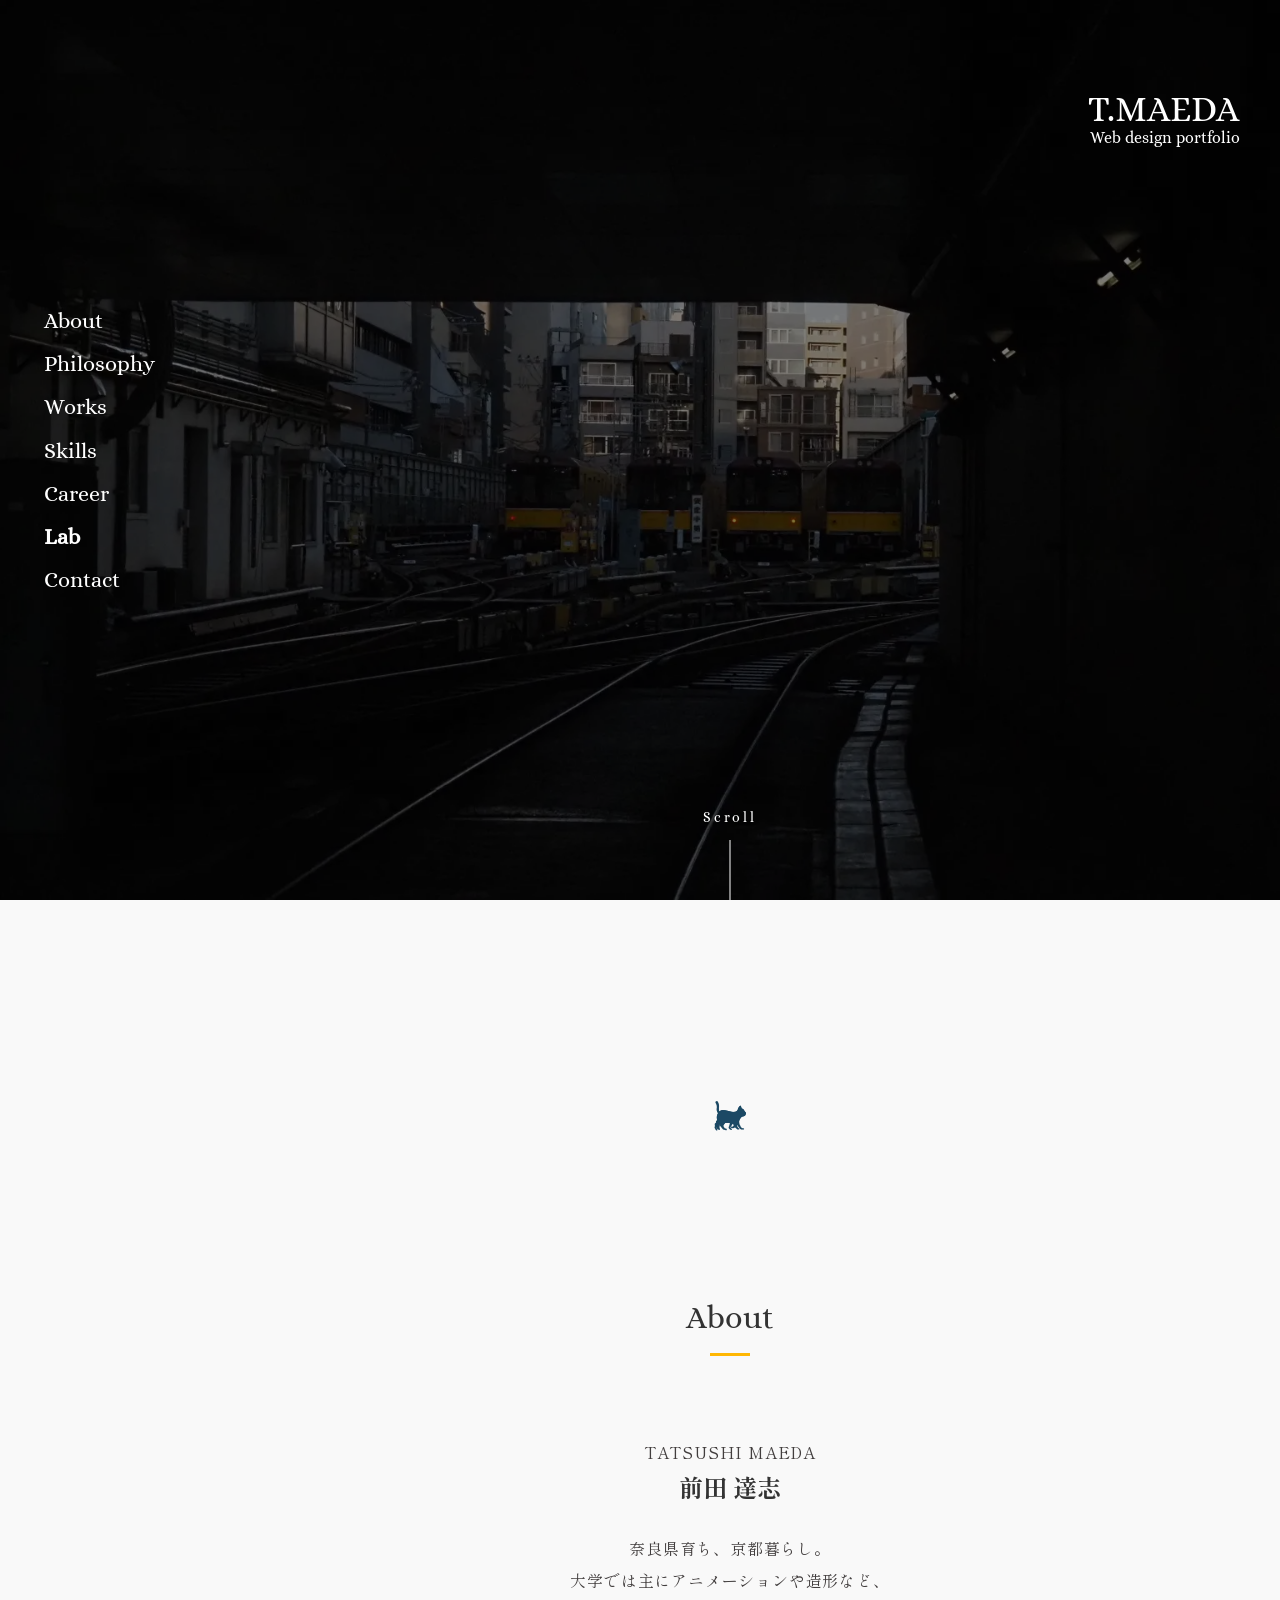
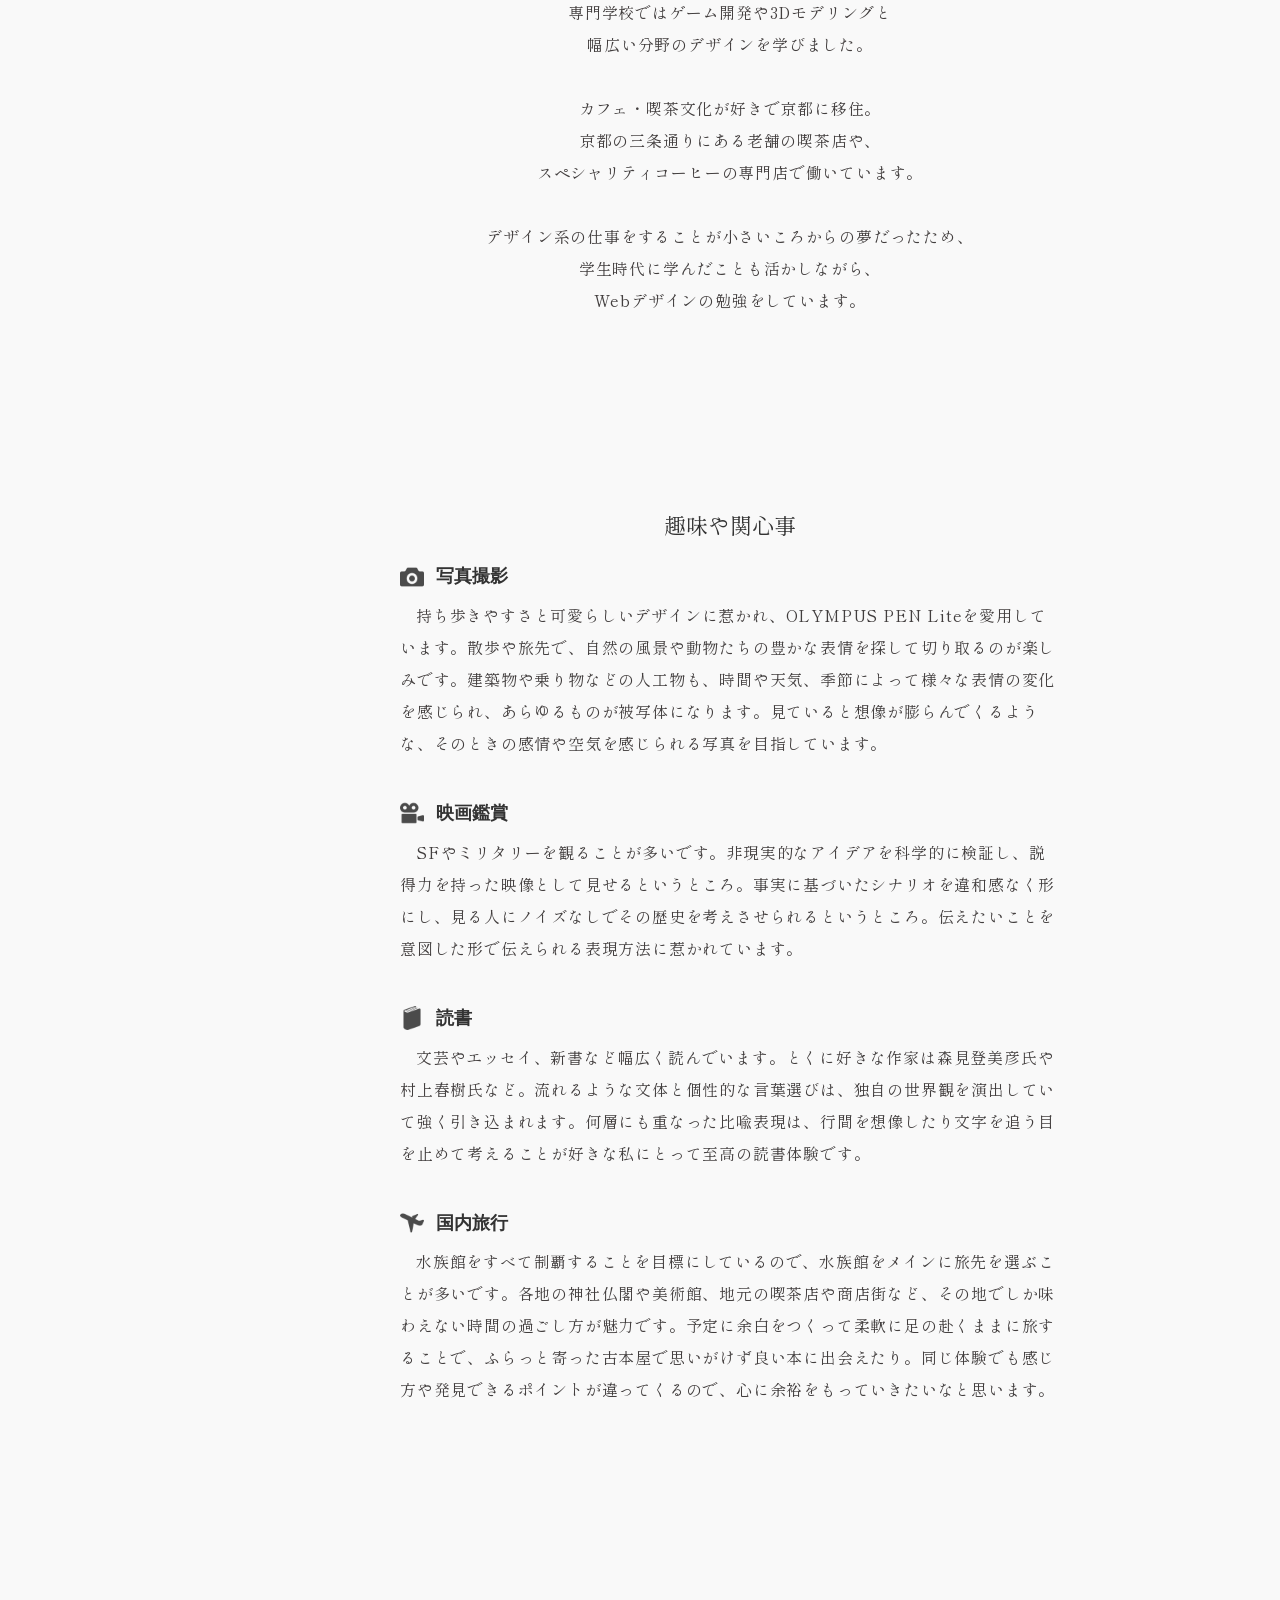
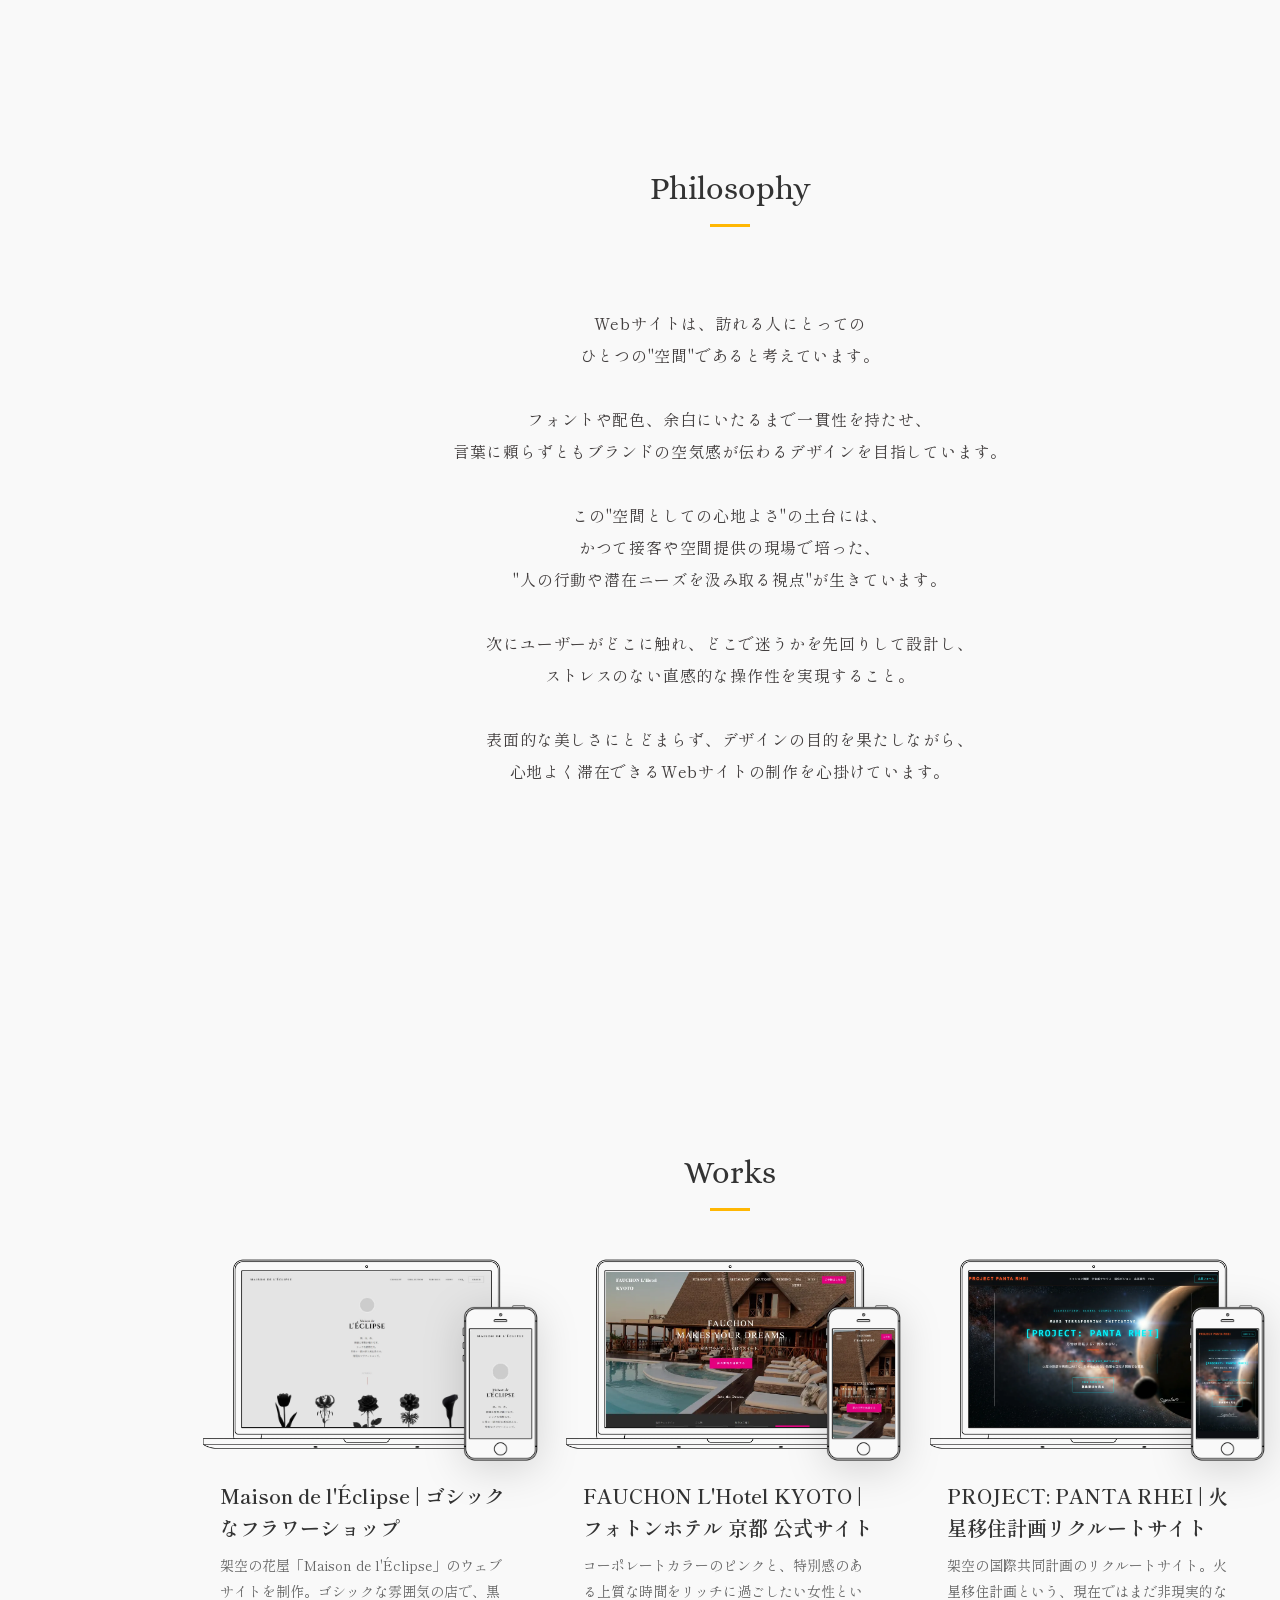
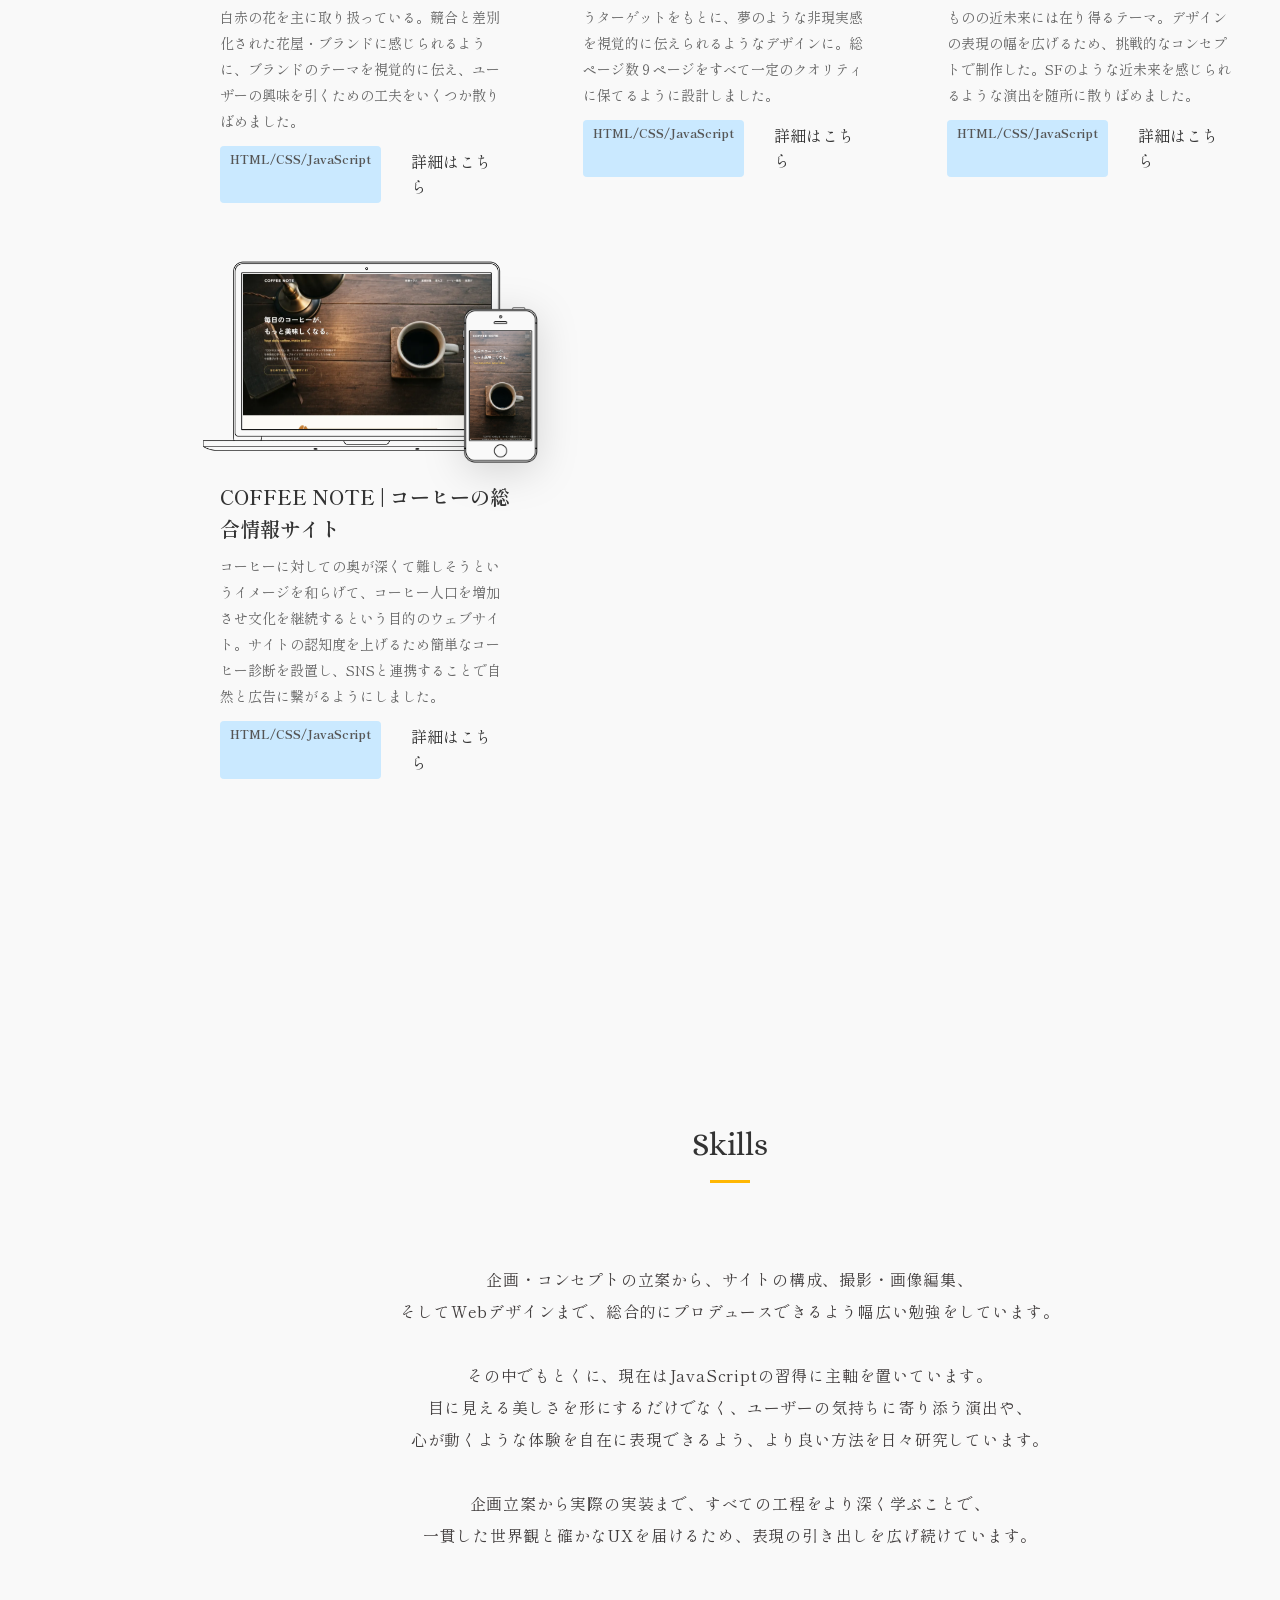
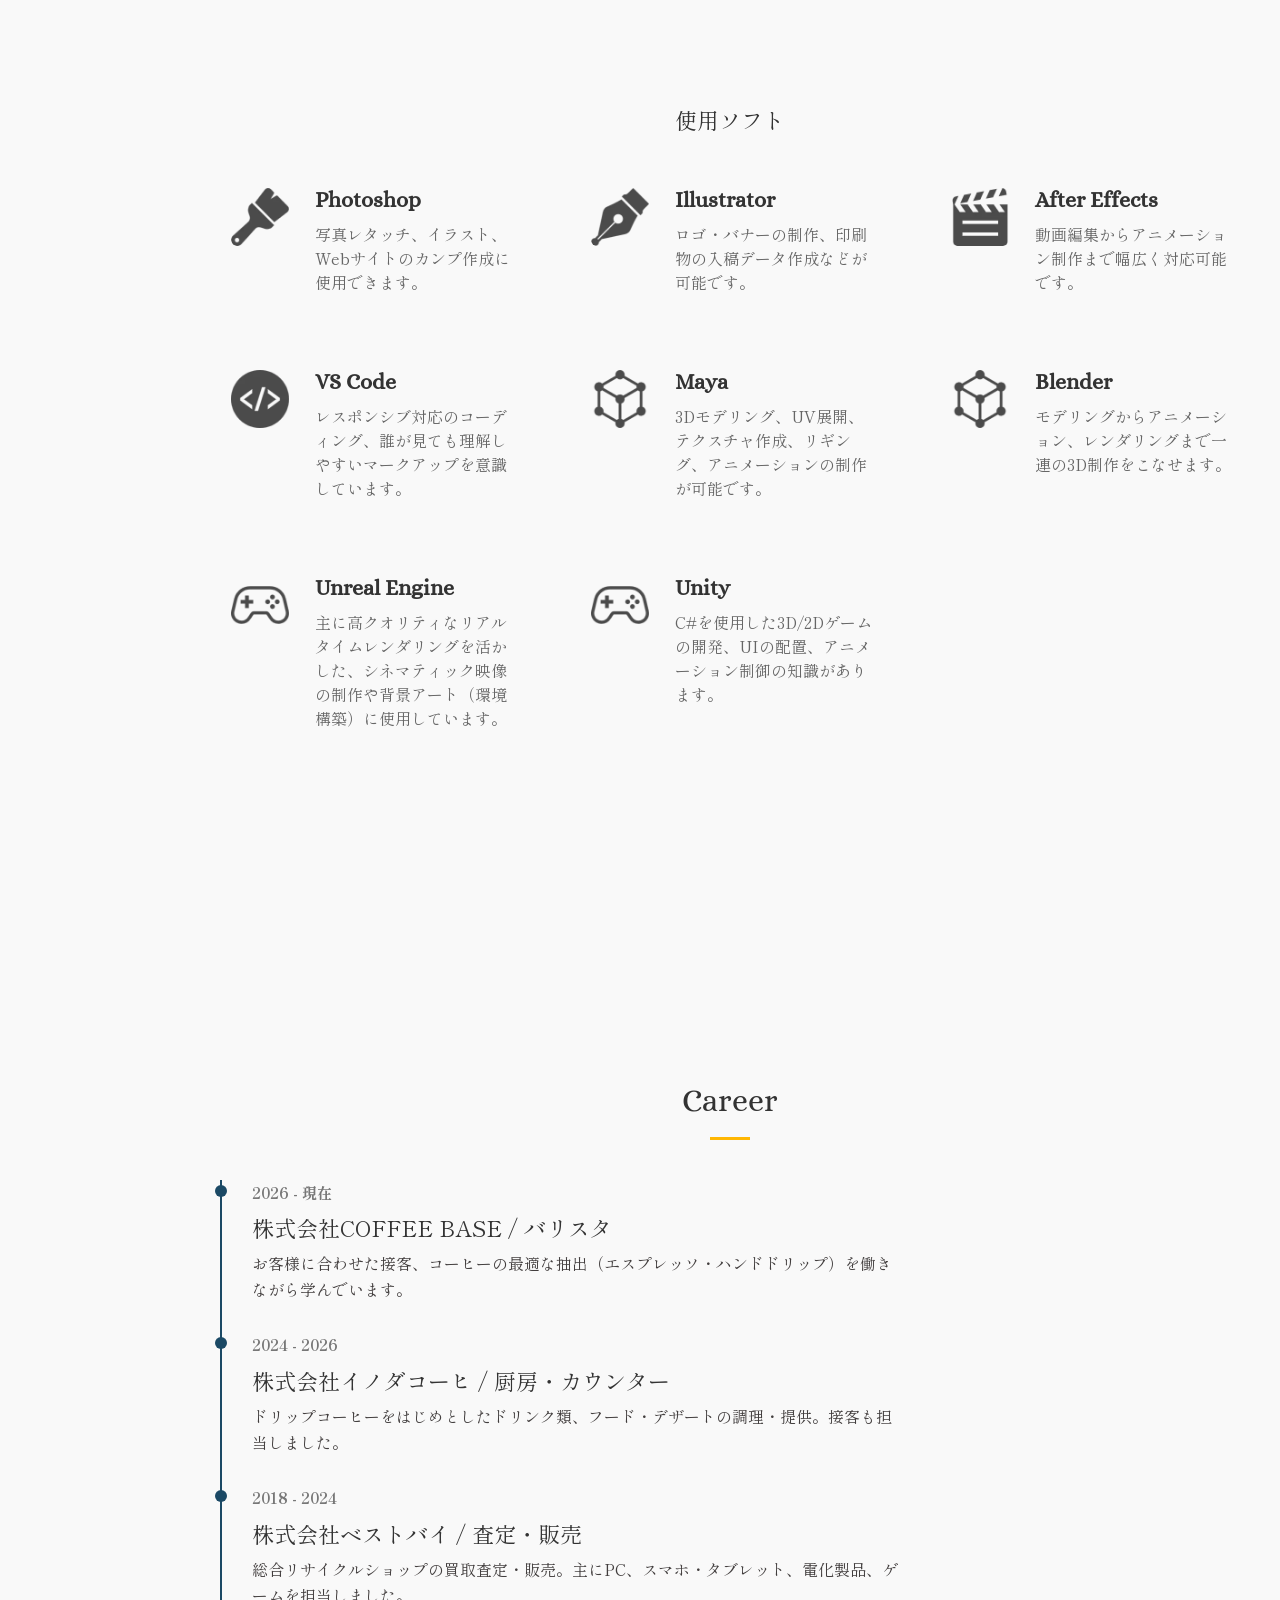
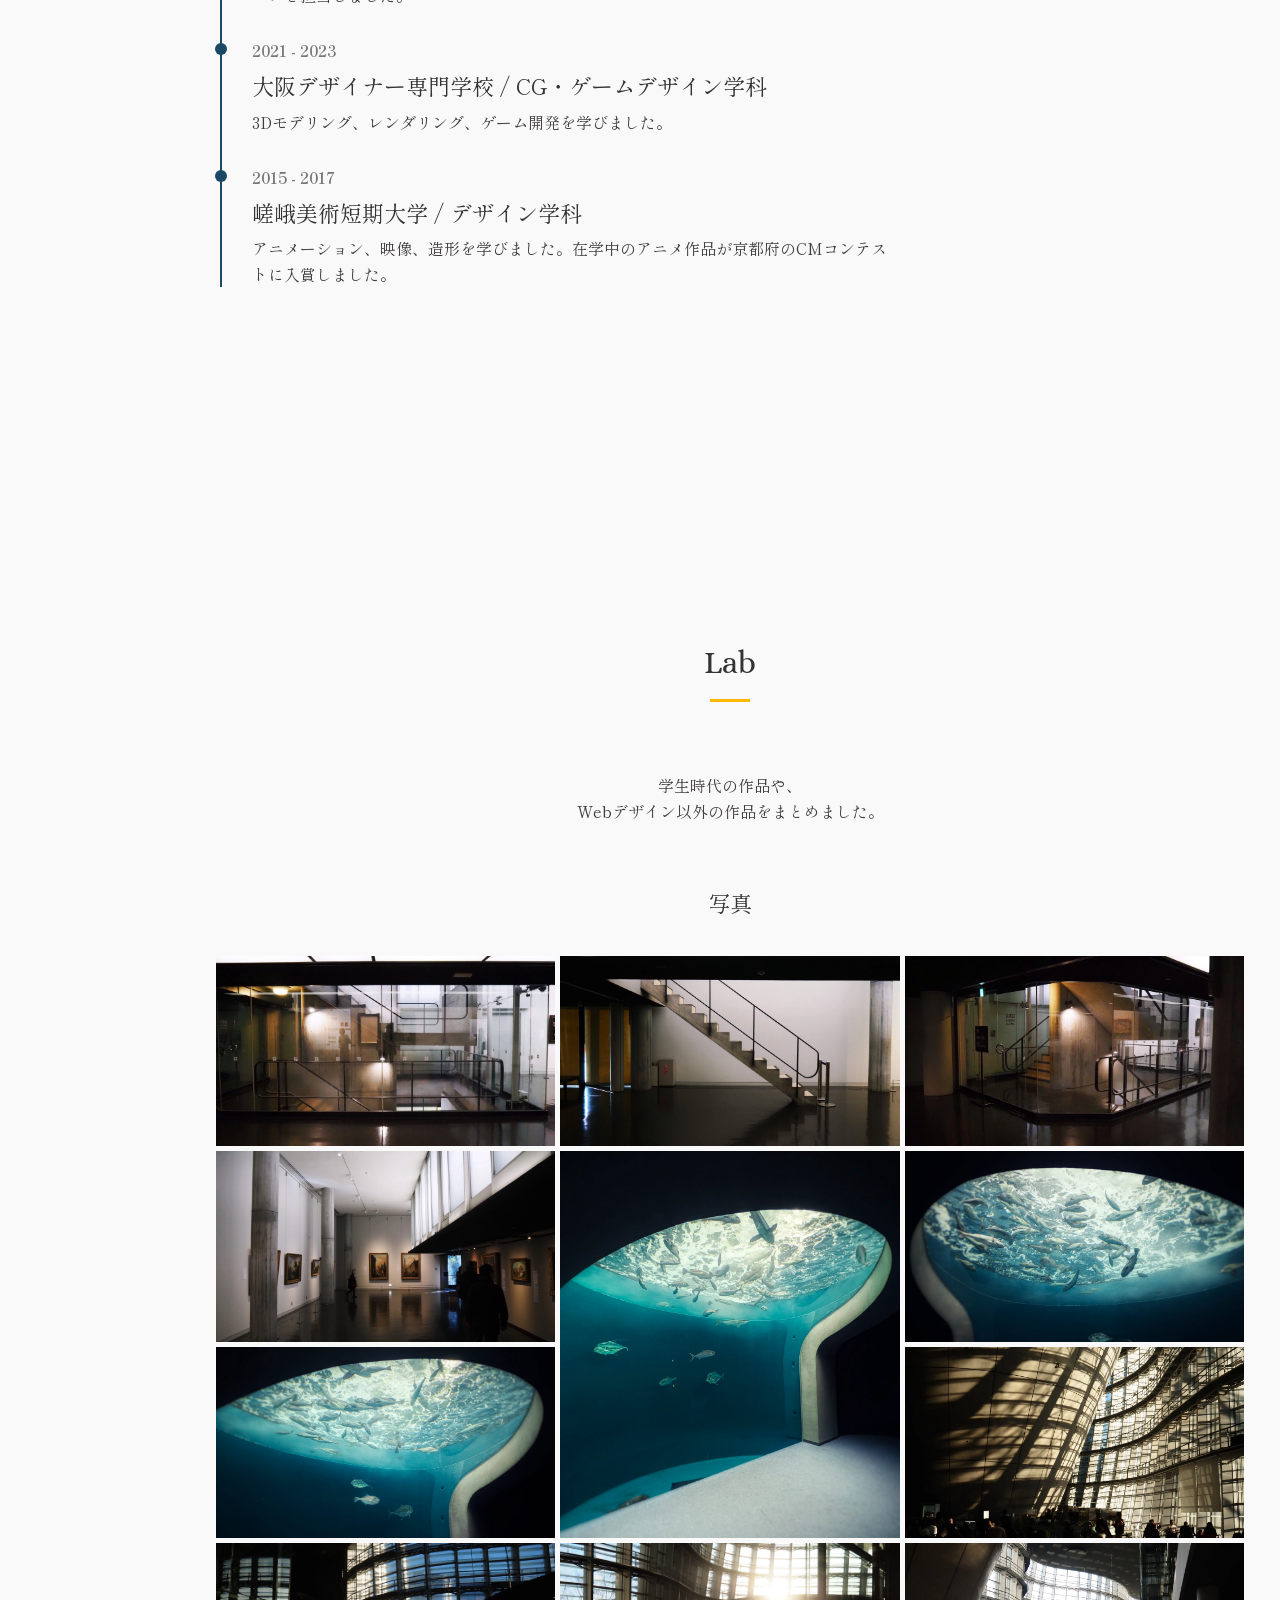
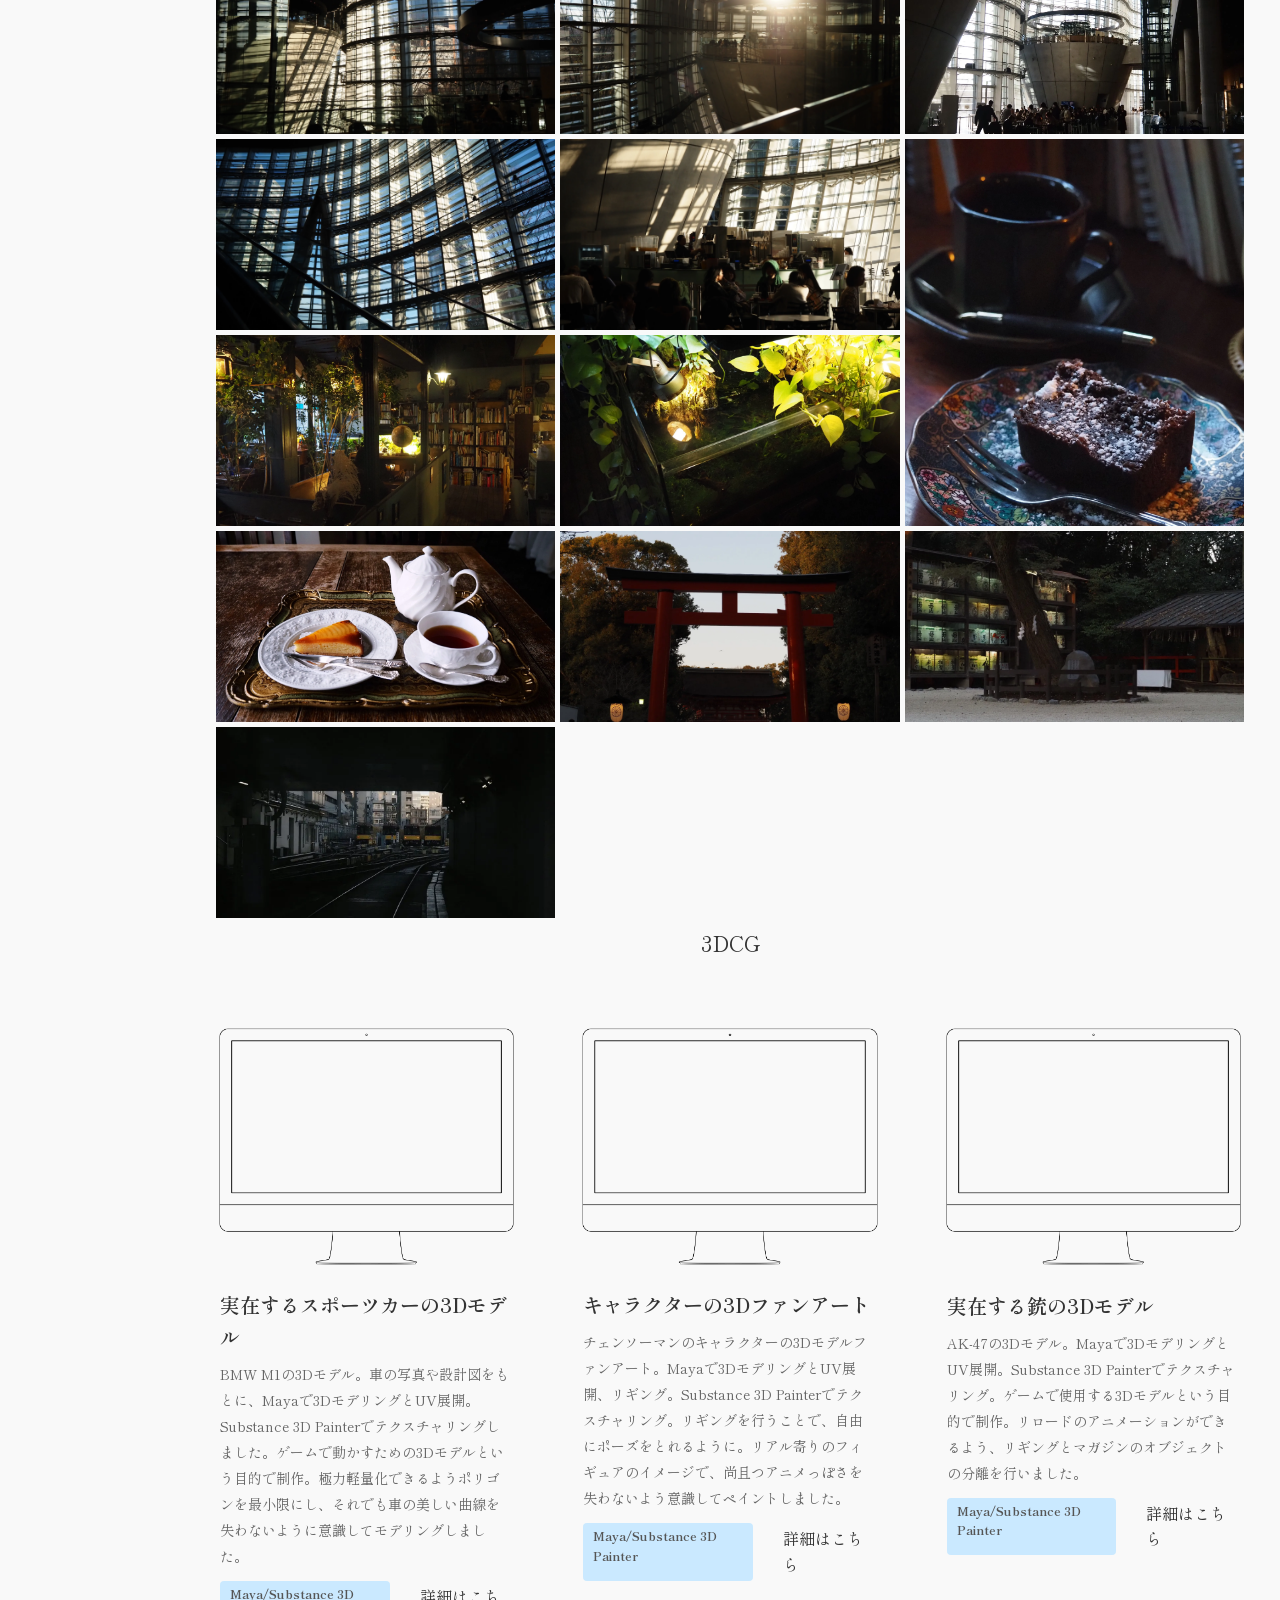
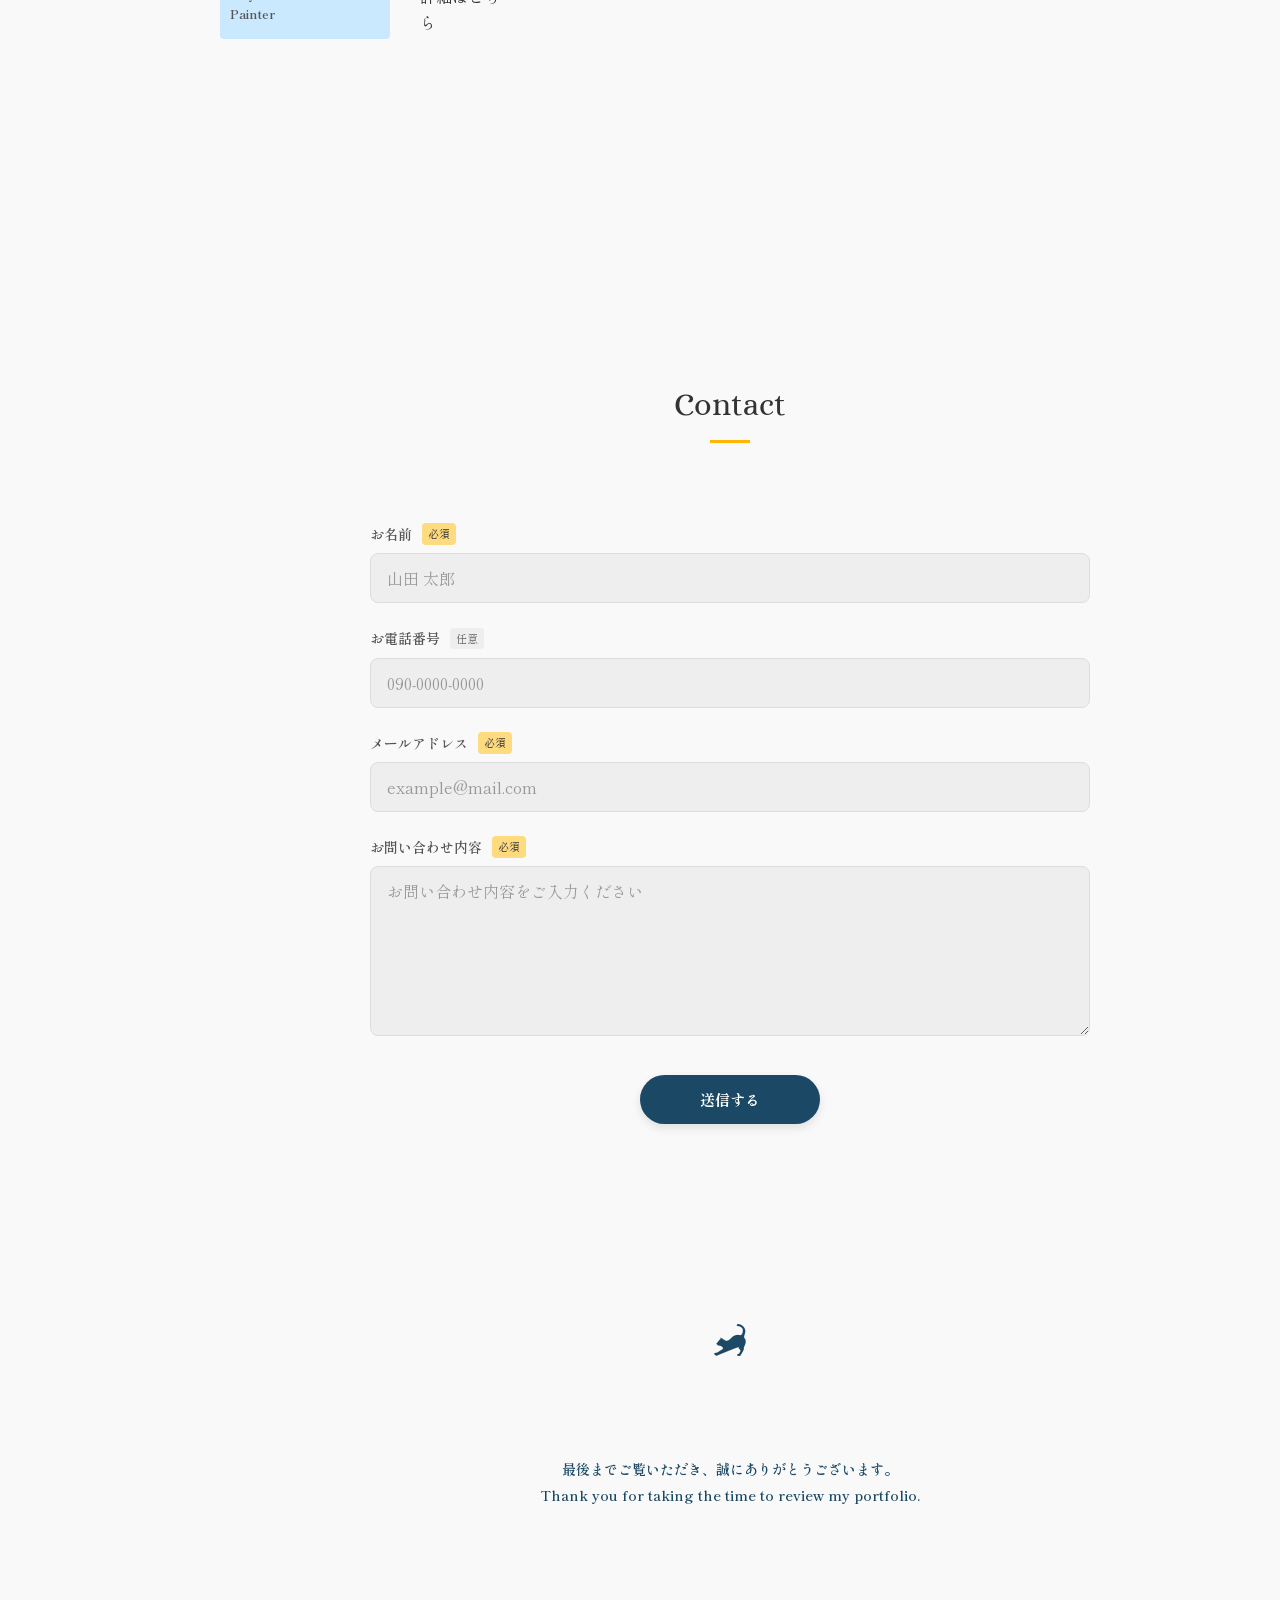
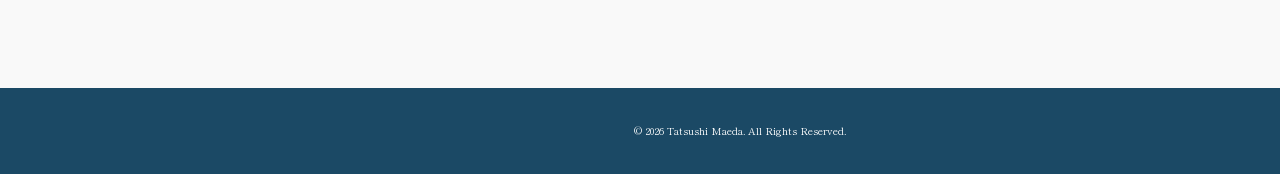
==== commit 1c943010: "Add files via upload" ====
--- a/index.html
+++ b/index.html
@@ -112,7 +112,7 @@
                                     <div class="hobby-card">
                                         <div class="hobby-text">
                                             <div class="hobby-title-row">
-                                                <img src="../image/camera.webp" alt="写真撮影アイコン" class="hobby-icon">
+                                                <img src="image/camera.webp" alt="写真撮影アイコン" class="hobby-icon">
                                                 <h4>写真撮影</h4>
                                             </div>
                                             <p>持ち歩きやすさと可愛らしいデザインに惹かれ、OLYMPUS PEN Liteを愛用しています。散歩や旅先で、自然の風景や動物たちの豊かな表情を探して切り取るのが楽しみです。建築物や乗り物などの人工物も、時間や天気、季節によって様々な表情の変化を感じられ、あらゆるものが被写体になります。見ていると想像が膨らんでくるような、そのときの感情や空気を感じられる写真を目指しています。</p>
@@ -123,7 +123,7 @@
                                     <div class="hobby-card">
                                         <div class="hobby-text">
                                             <div class="hobby-title-row">
-                                                <img src="../image/movie.webp" alt="映画鑑賞アイコン" class="hobby-icon">
+                                                <img src="image/movie.webp" alt="映画鑑賞アイコン" class="hobby-icon">
                                                 <h4>映画鑑賞</h4>
                                             </div>
                                             <p>SFやミリタリーを観ることが多いです。非現実的なアイデアを科学的に検証し、説得力を持った映像として見せるというところ。事実に基づいたシナリオを違和感なく形にし、見る人にノイズなしでその歴史を考えさせられるというところ。伝えたいことを意図した形で伝えられる表現方法に惹かれています。</p>
@@ -134,7 +134,7 @@
                                     <div class="hobby-card">
                                         <div class="hobby-text">
                                             <div class="hobby-title-row">
-                                                <img src="../image/book.webp" alt="読書アイコン" class="hobby-icon">
+                                                <img src="image/book.webp" alt="読書アイコン" class="hobby-icon">
                                                 <h4>読書</h4>
                                             </div>
                                             <p>文芸やエッセイ、新書など幅広く読んでいます。とくに好きな作家は森見登美彦氏や村上春樹氏など。流れるような文体と個性的な言葉選びは、独自の世界観を演出していて強く引き込まれます。何層にも重なった比喩表現は、行間を想像したり文字を追う目を止めて考えることが好きな私にとって至高の読書体験です。</p>
@@ -145,7 +145,7 @@
                                     <div class="hobby-card">
                                         <div class="hobby-text">
                                             <div class="hobby-title-row">
-                                                <img src="../image/travel.webp" alt="国内旅行アイコン" class="hobby-icon">
+                                                <img src="image/travel.webp" alt="国内旅行アイコン" class="hobby-icon">
                                                 <h4>国内旅行</h4>
                                             </div>
                                             <p>水族館をすべて制覇することを目標にしているので、水族館をメインに旅先を選ぶことが多いです。各地の神社仏閣や美術館、地元の喫茶店や商店街など、その地でしか味わえない時間の過ごし方が魅力です。予定に余白をつくって柔軟に足の赴くままに旅することで、ふらっと寄った古本屋で思いがけず良い本に出会えたり。同じ体験でも感じ方や発見できるポイントが違ってくるので、心に余裕をもっていきたいなと思います。</p>
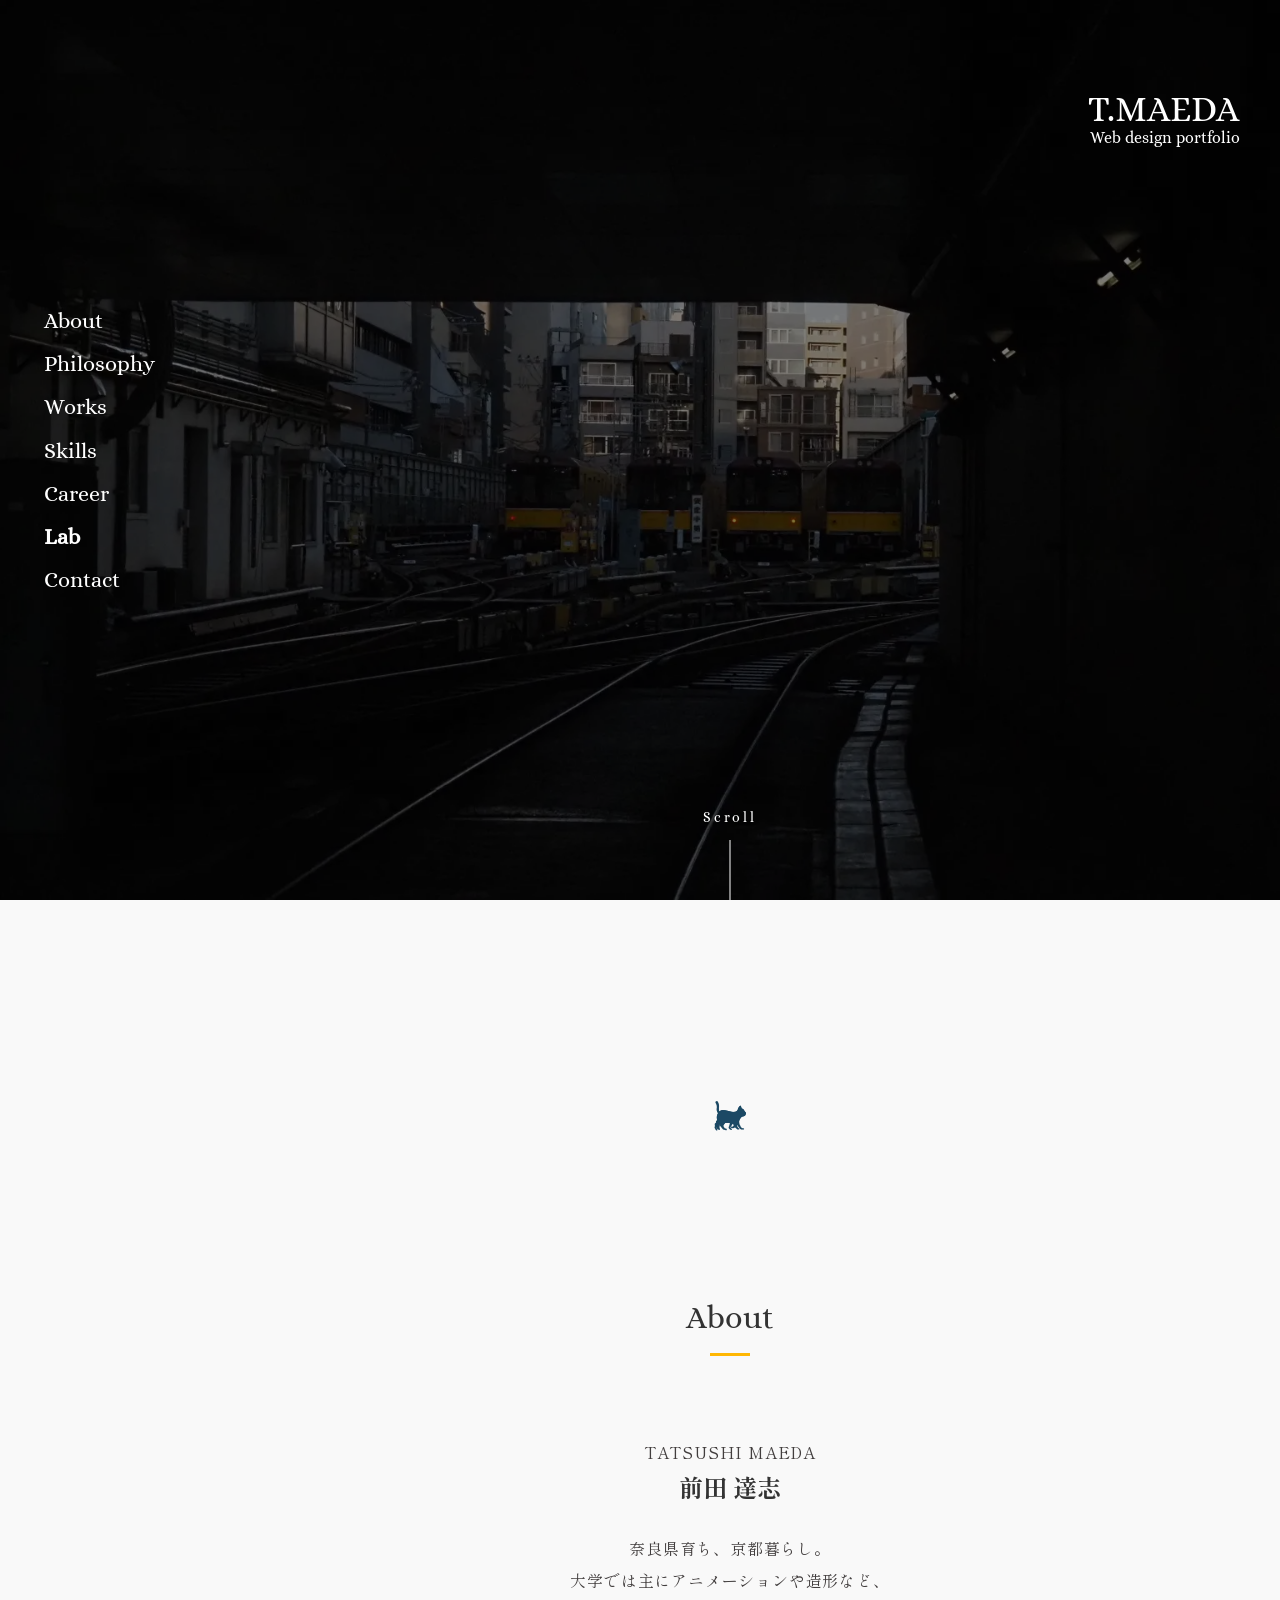
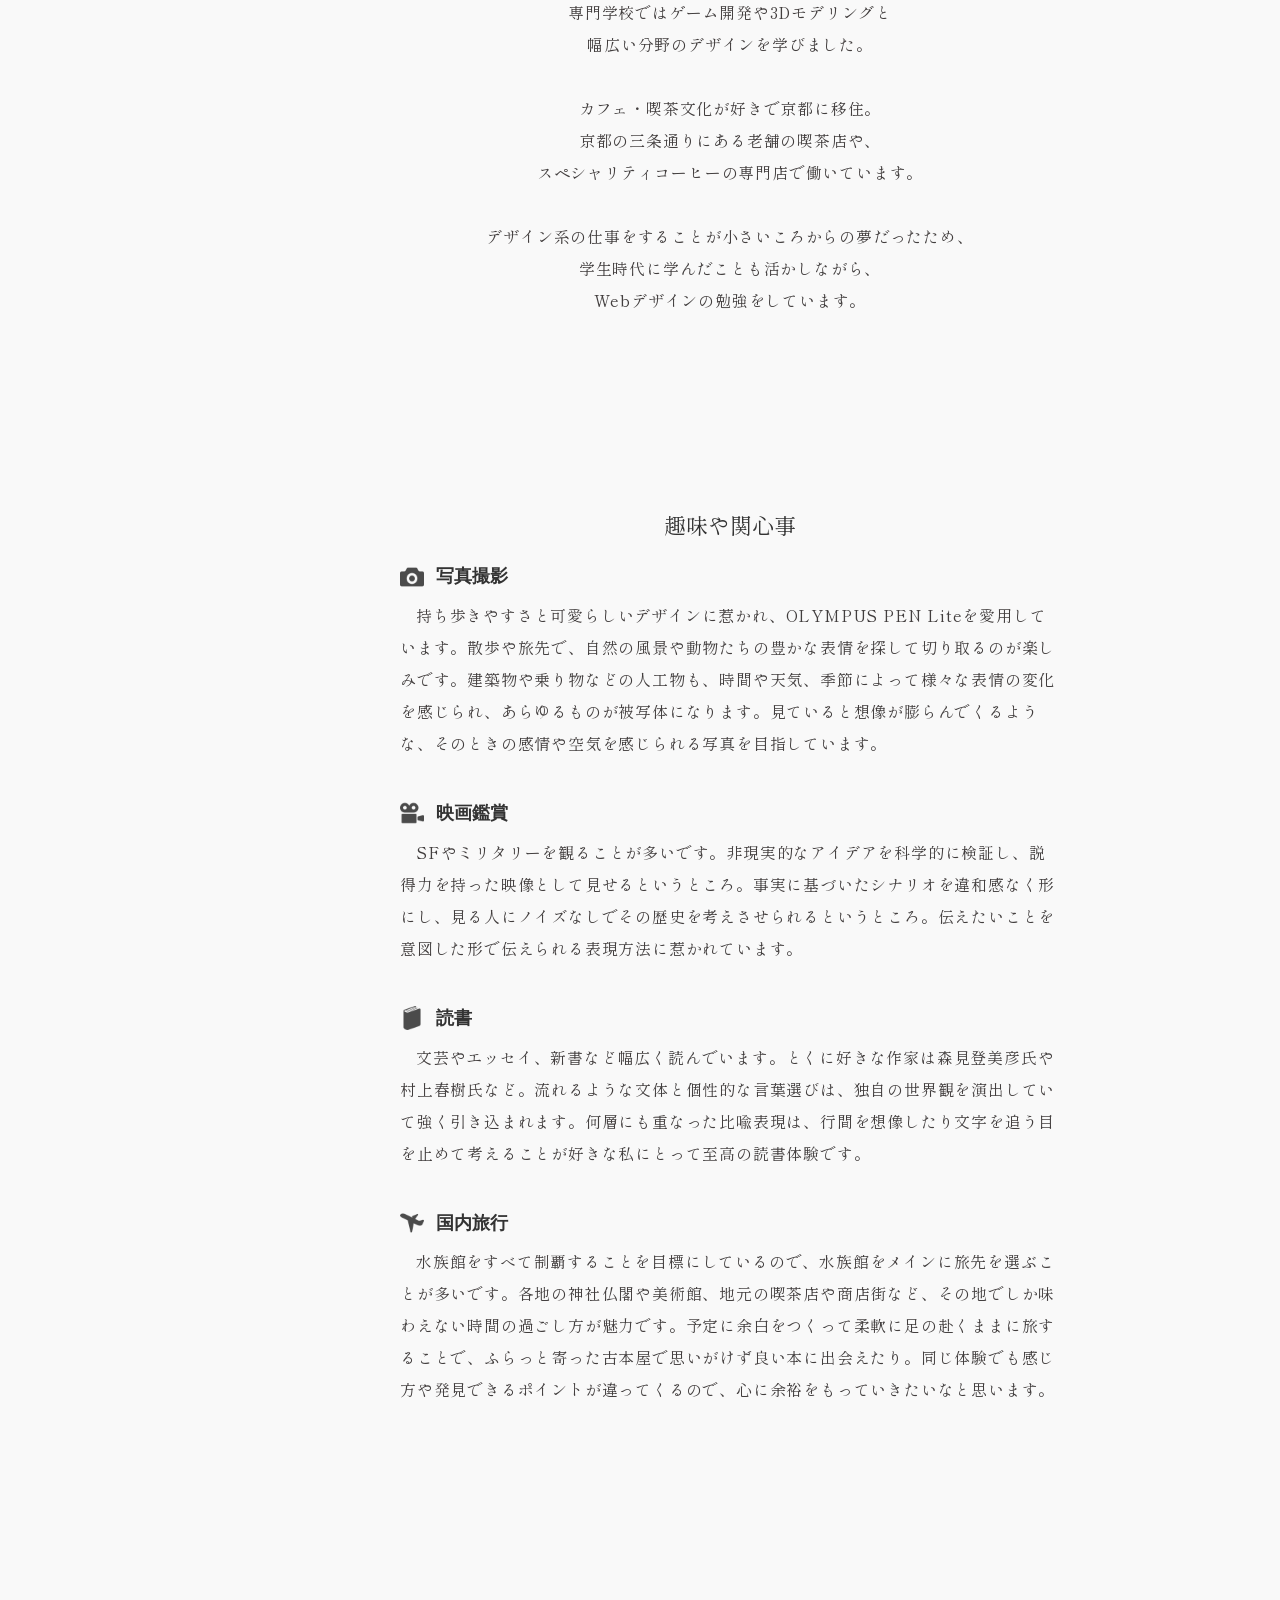
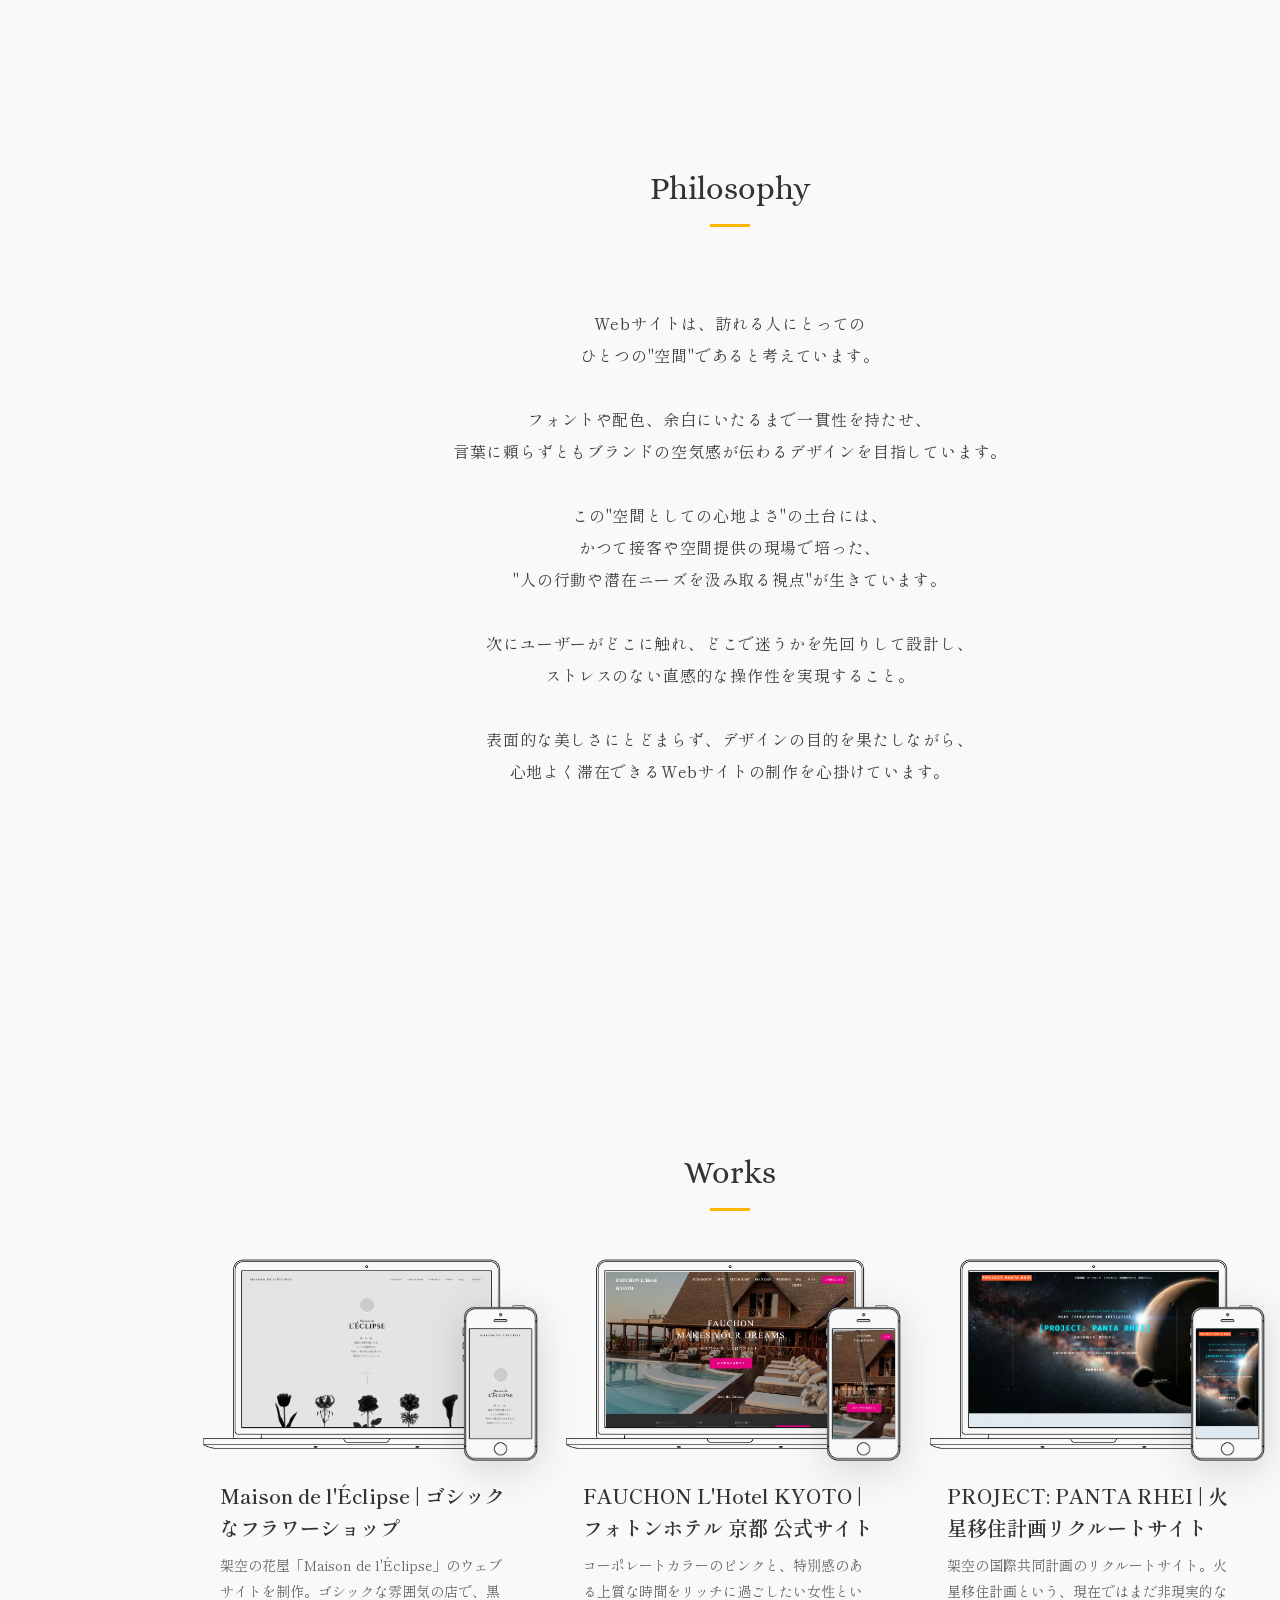
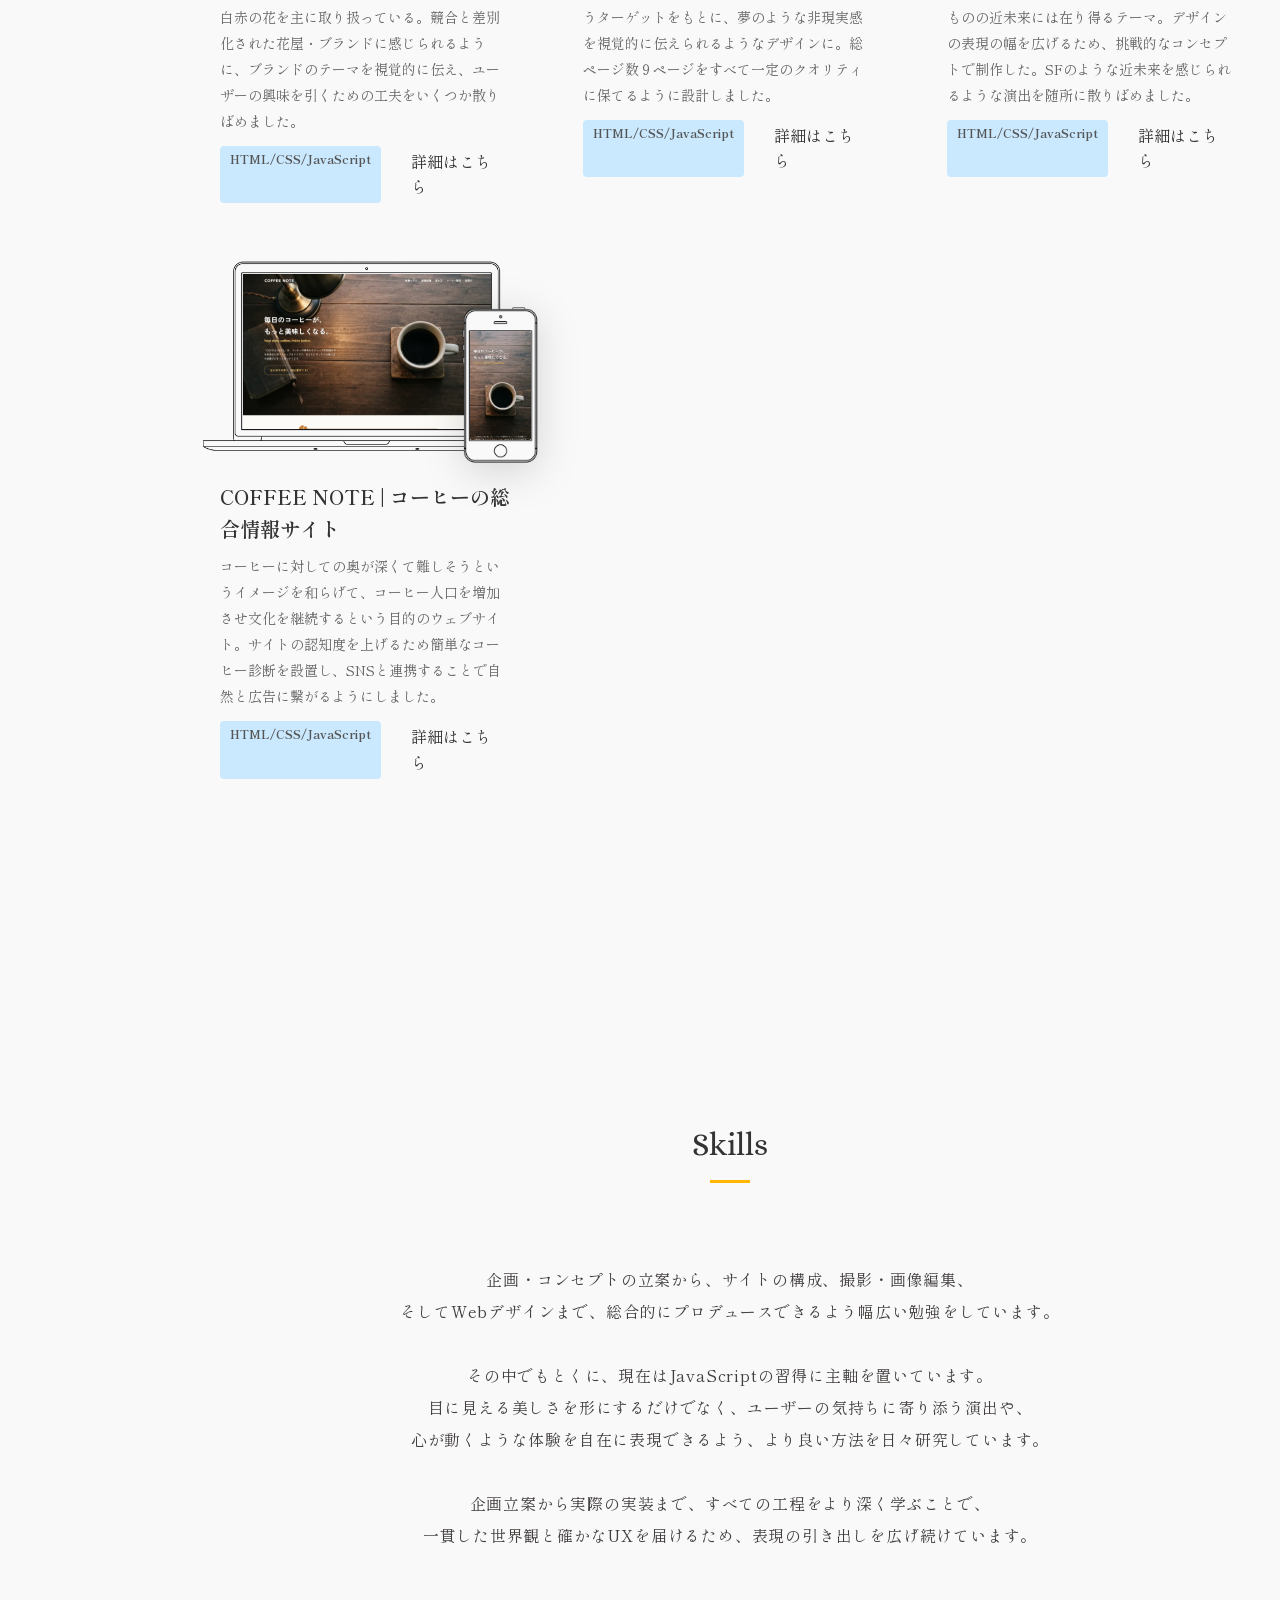
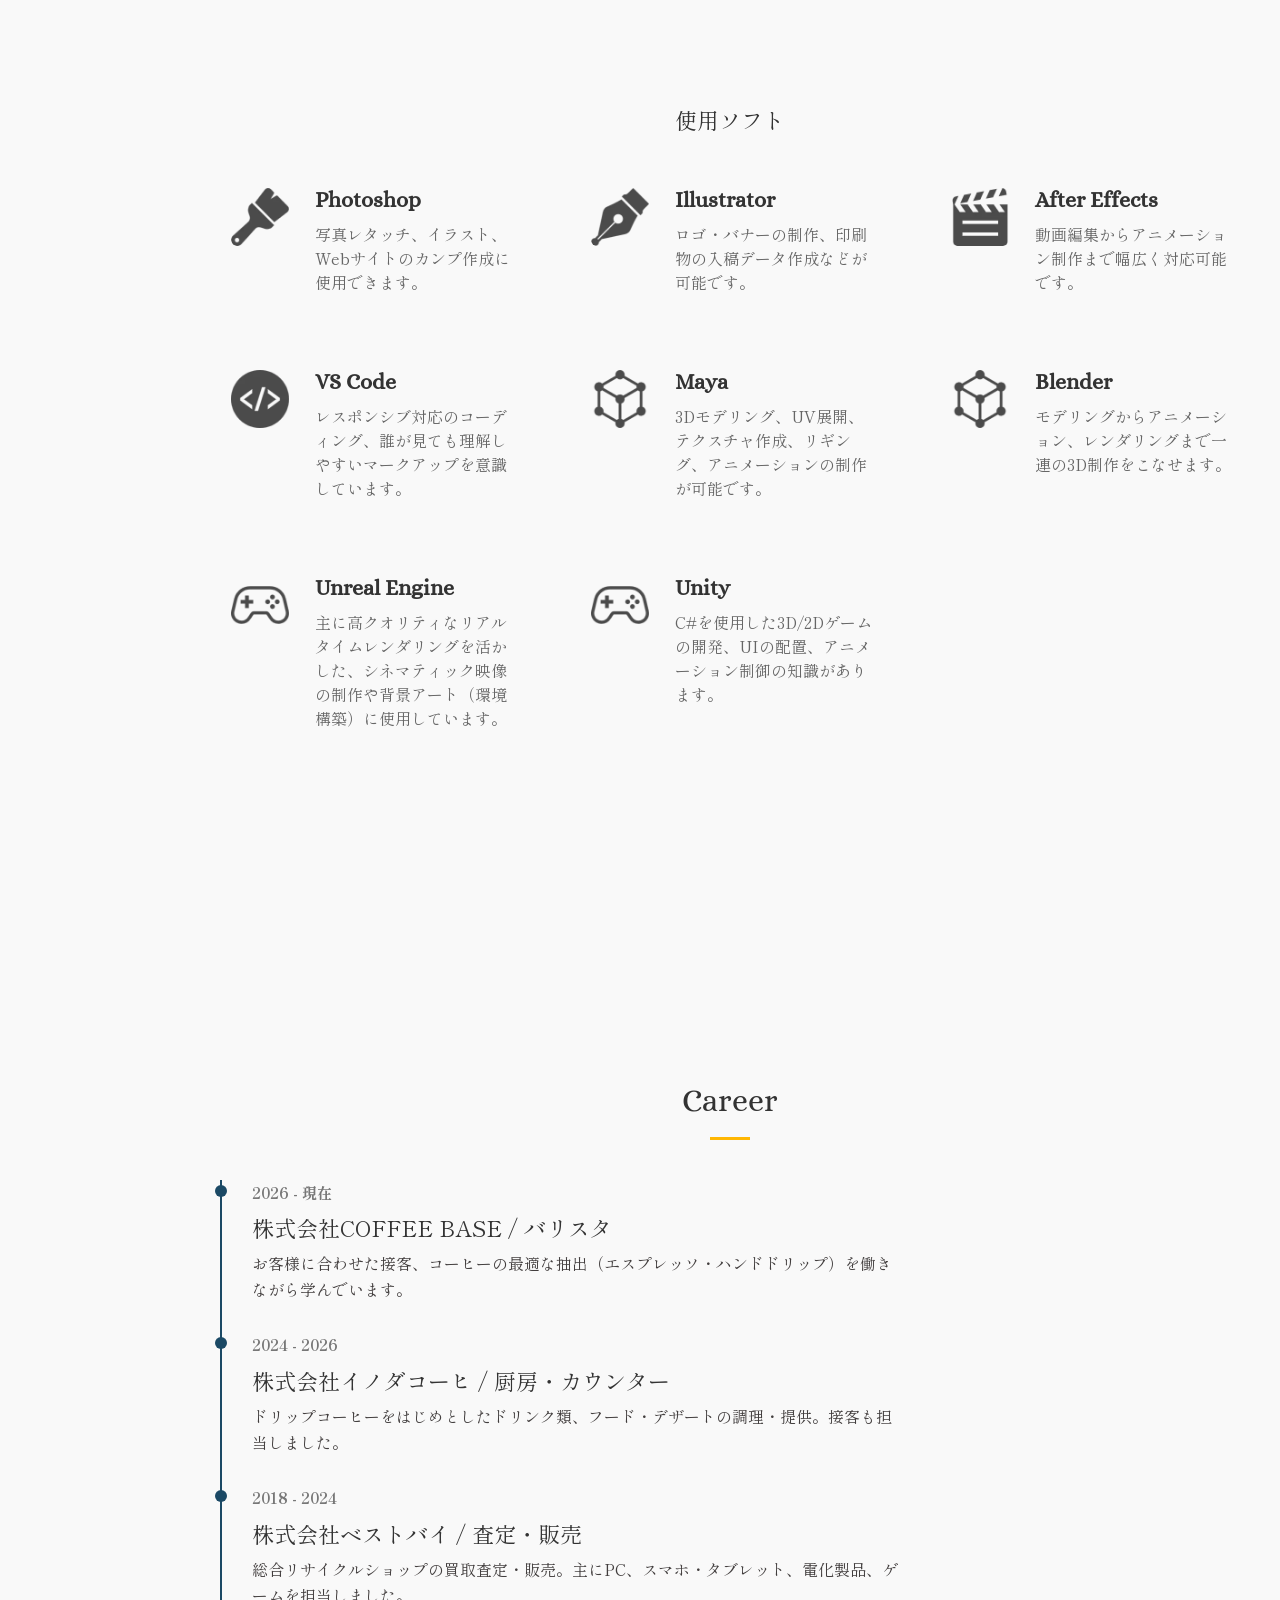
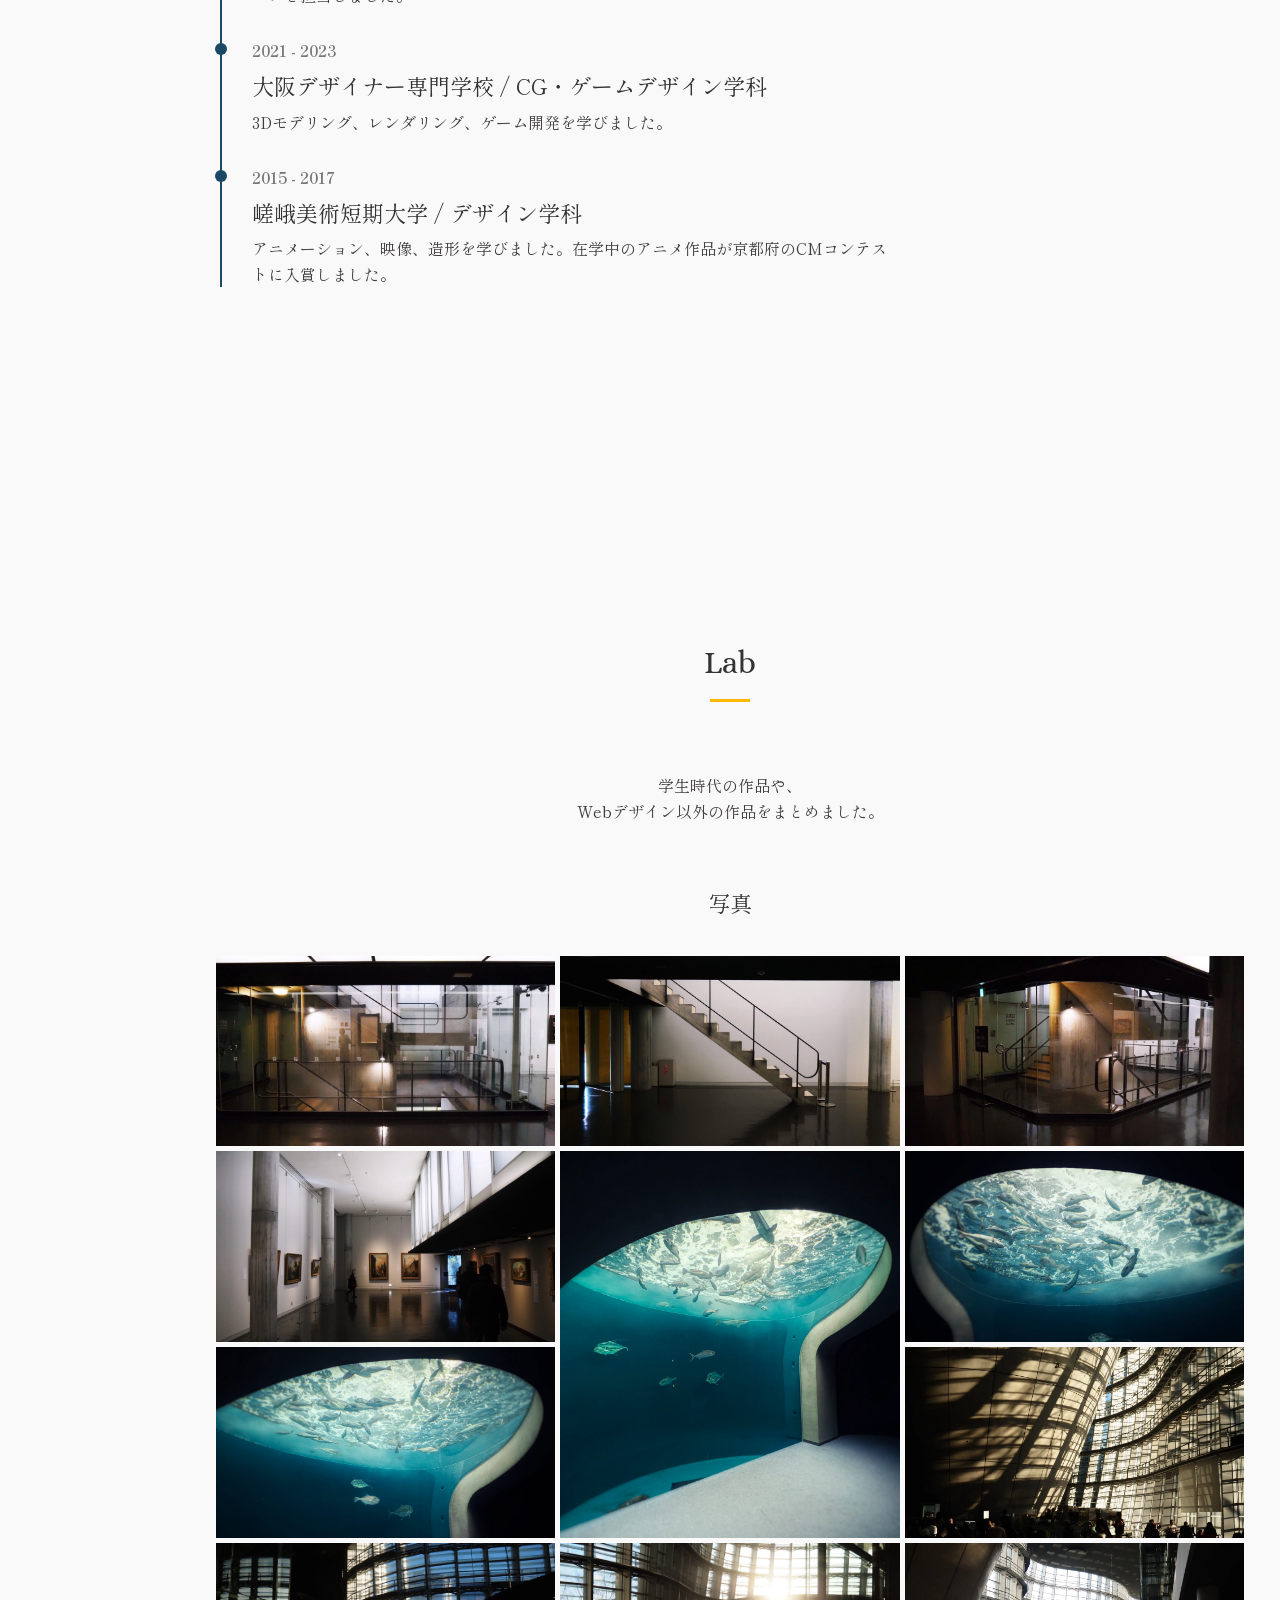
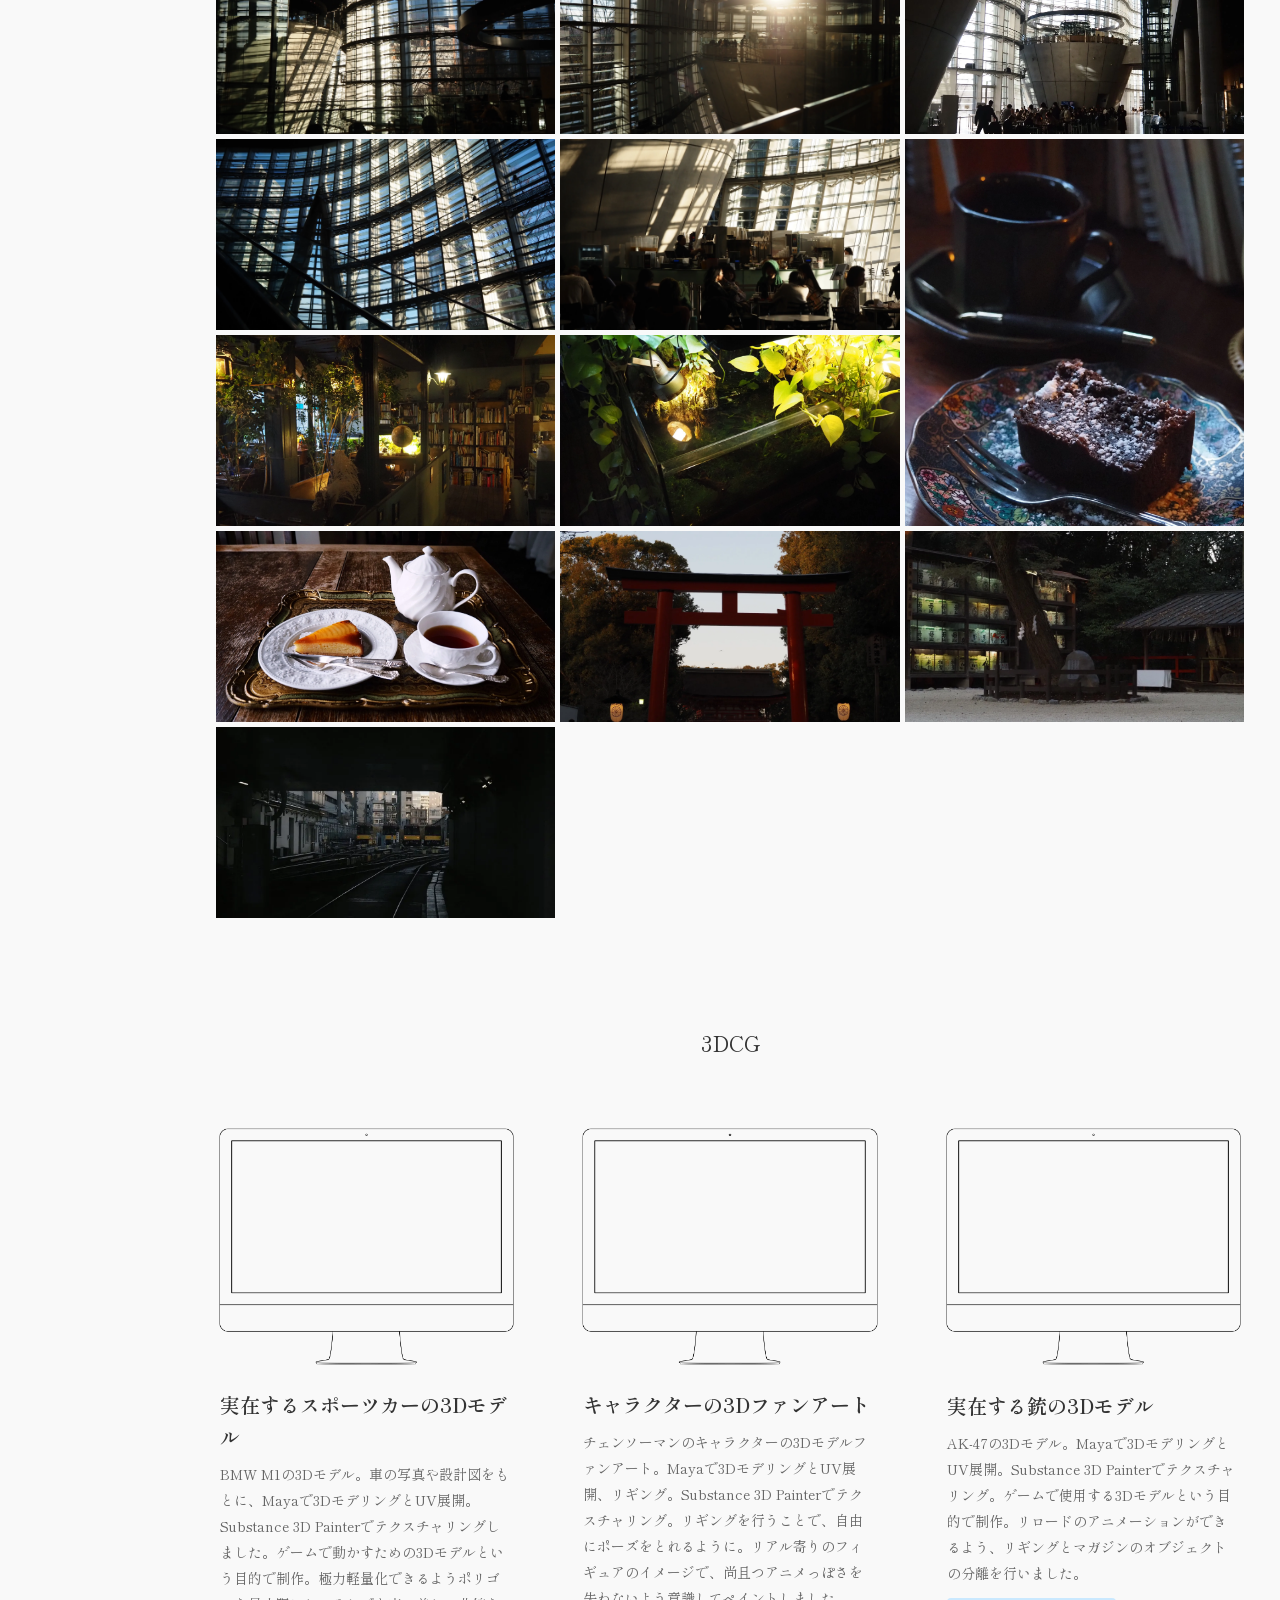
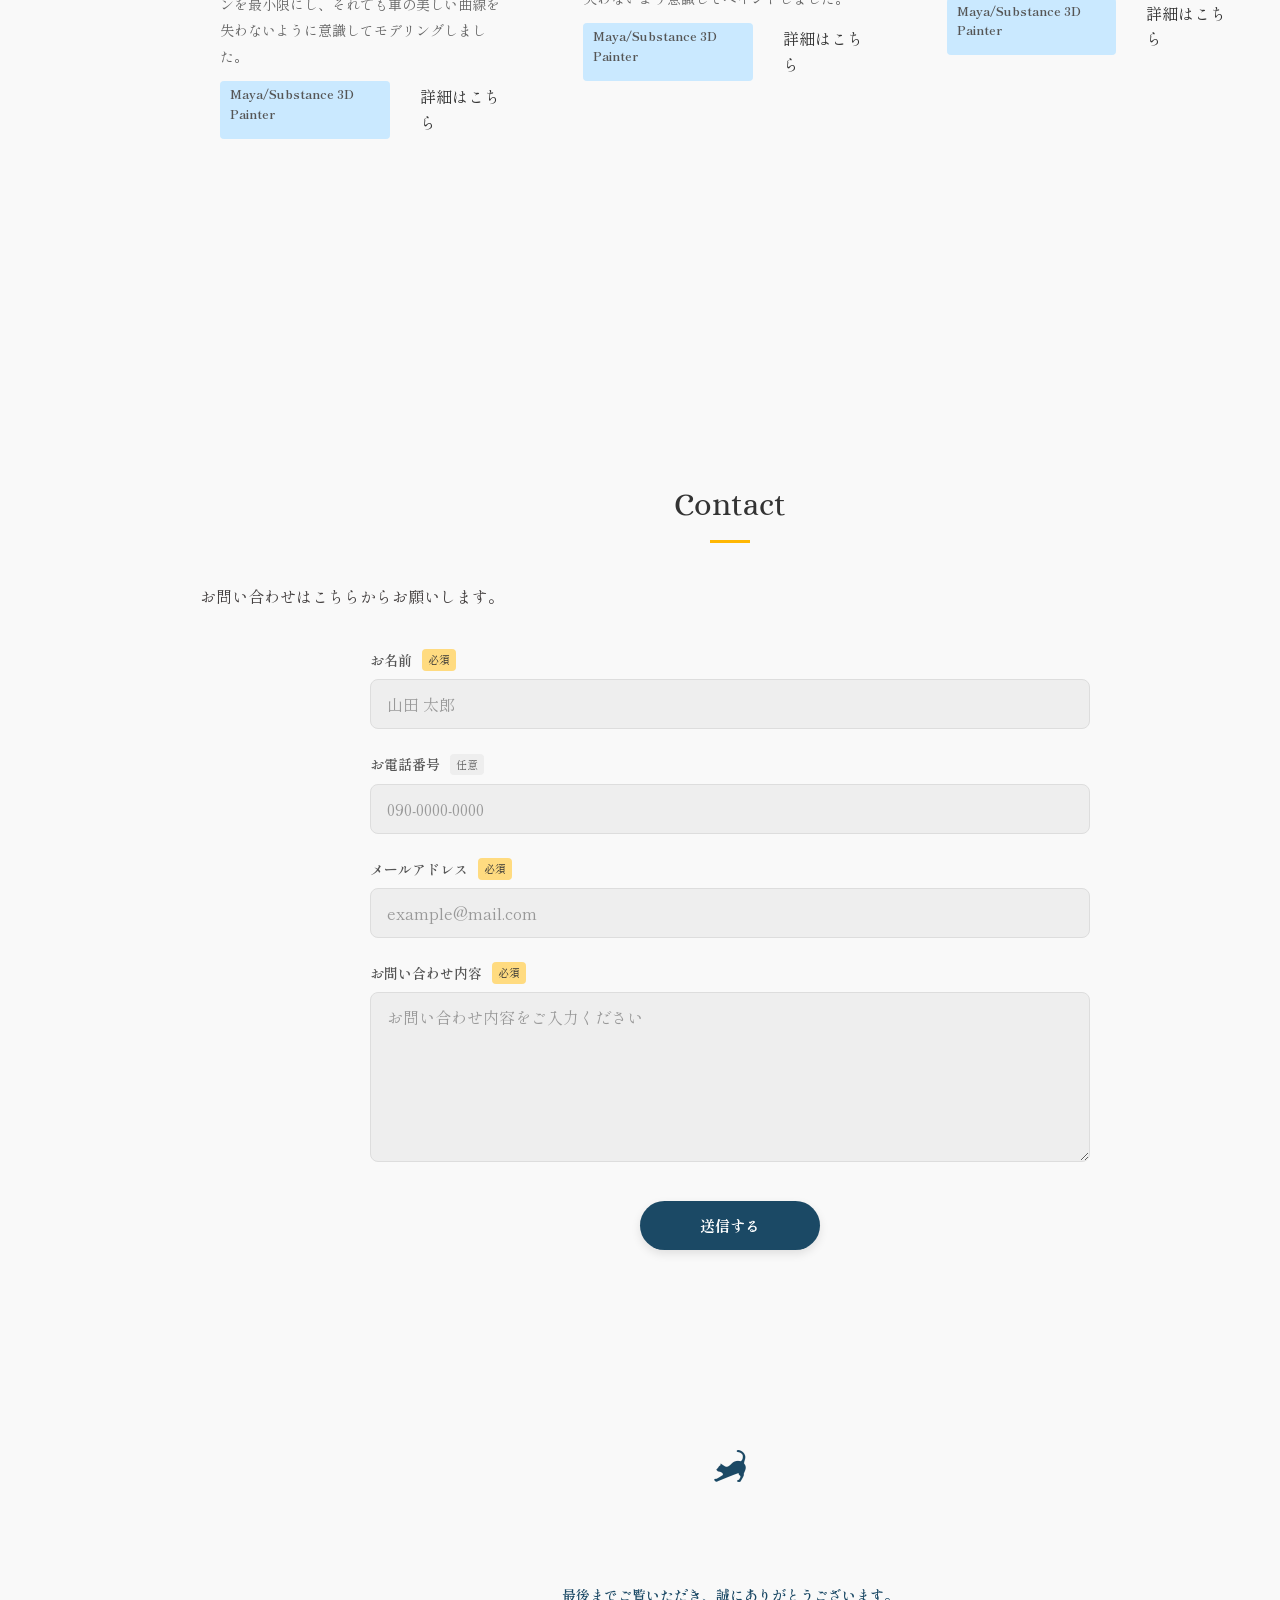
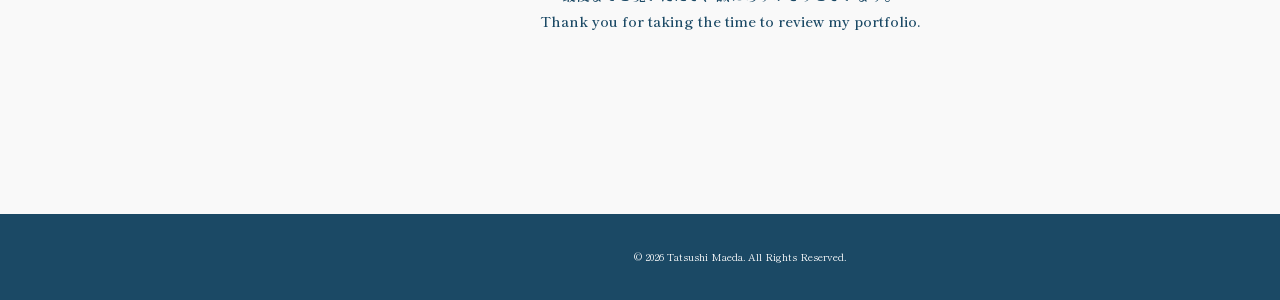
==== commit 51e667e4: "Add files via upload" ====
--- a/index.html
+++ b/index.html
@@ -3,8 +3,8 @@
 <head>
     <meta charset="UTF-8">
     <meta name="viewport" content="width=device-width, initial-scale=1.0">
-    <title>My Portfolio</title>
-    <link rel="icon" href="image/paw.webp">
+    <title>Tatsushi Maeda Portfolio</title>
+    <link rel="icon" type="image/png" href="image/paw.webp">
     <link rel="preconnect" href="https://fonts.googleapis.com">
     <link rel="preconnect" href="https://fonts.gstatic.com" crossorigin>
     <link href="https://fonts.googleapis.com/css2?family=Alice&family=Shippori+Antique+B1&family=Shippori+Mincho+B1&display=swap" rel="stylesheet">
@@ -23,7 +23,7 @@
         </nav> --> 
     </header>
 
-    <!--  【修正】PC専用のナビゲーション（スマホ時はCSSで完全に消す） -->
+    <!--  PC用のナビゲーション -->
     <nav class="g_nav pc-nav">
         <ul>
             <li><a href="#about">About</a></li>
@@ -36,7 +36,7 @@
         </ul>
     </nav>
 
-    <!--  【修正】スマホ専用のハンバーガー＆全画面ナビ（PC時はCSSで完全に消す） -->
+    <!--  スマホ用のハンバーガーメニュー -->
     <button class="hamburger-btn" aria-label="メニューを開閉する">
         <span></span>
         <span></span>
@@ -61,16 +61,10 @@
     <section id="hero" class="hero">
         <h1>T.MAEDA</h1>
         <p class="hero_subtitle">Web design portfolio</p>
-        <!-- <p><img src="image/arrow.webp" alt=""></p> -->
-        <!-- <p class="hero-scroll">scroll</p> -->
         <div class="scrollArrowPlacer">
             <div class="scroll-down"><span>Scroll</span></div>
         </div>
     </section>
-
-    <!-- <div class="eyecatcher">
-        <img src="image/catWalk.webp" alt="">
-    </div> -->
 
     <div class="flipbook-container">
         <img src="image/catWalk.webp" alt="Cat" class="Cat-A">
@@ -101,10 +95,7 @@
 
                     <div class="hobby-container">
                         <div class="hobby">
-                            <!-- <summary> -->
                                 <h3>趣味や関心事</h3>
-                                <!-- <span class="hobby-icon-toggle"></span> -->
-                            <!-- </summary> -->
                             <div class="hobby-content">
                                 <div class="hobby-grid">
                                     
@@ -188,99 +179,7 @@
         <section id="works" class="section">
             <h2 class="section-title">Works</h2>
             <div id="works-grid" class="works-grid">
-
-                <!-- <div class="work-card-link" style="display: block; color: inherit;">
-                    <div class="mockup-container">
-                        <img src="image/MacBookFrame.webp" alt="" class="mockup-body">
-                        <div class="screen-content">
-                            <img src="image/hotel_pc.webp" alt="ホテル" loading="lazy">
-                        </div>
-                        
-                        <div class="mockup-iphone">
-                            <img src="image/iPhoneFrame.webp" alt="" class="iphone-body">
-                            <div class="iphone-screen">
-                                <img src="image/hotel_sp.webp" alt="ホテル スマホ版" loading="lazy">
-                            </div>
-                        </div>
-                    </div>
-                    <div class="work-info">
-                        <h4>実在するホテルのWebサイト</h4>
-                        <p>実在するホテルのコンセプトをさらに深堀りしてデザインに落とし込んだWebサイトを制作しました。レスポンシブ対応です。</p>
-                        <div class="work-footer">
-                            <span class="tech-tag">HTML/CSS/JavaScript</span><a href="work.html?id=1" class="detail">詳細はこちら</a>
-                        </div>
-                    </div>
-                </div>
-
-                <div class="work-card-link" style="display: block; color: inherit;">
-                    <div class="mockup-container">
-                        <img src="image/MacBookFrame.webp" alt="" class="mockup-body">
-                        <div class="screen-content">
-                            <img src="image/works-mars-01.webp" alt="火星" loading="lazy">
-                        </div>
-                        
-                        <div class="mockup-iphone">
-                            <img src="image/iPhoneFrame.webp" alt="" class="iphone-body">
-                            <div class="iphone-screen">
-                                <img src="image/works-mars-01.webp" alt="火星 スマホ版" loading="lazy">
-                            </div>
-                        </div>
-                    </div>
-                    <div class="work-info">
-                        <h4>コーポレートサイト</h4>
-                        <p>架空の企業のWebサイトをデザインしました。レスポンシブ対応です。</p>
-                        <div class="work-footer">
-                            <span class="tech-tag">HTML/CSS/JavaScript</span><a href="work.html?id=2" class="detail">詳細はこちら</a>
-                        </div>
-                    </div>
-                </div>
-
-                <div class="work-card-link" style="display: block; color: inherit;">
-                    <div class="mockup-container">
-                        <img src="image/MacBookFrame.webp" alt="" class="mockup-body">
-                        <div class="screen-content">
-                            <img src="image/coffee_pc.webp" alt="コーヒー" loading="lazy">
-                        </div>
-
-                        <div class="mockup-iphone">
-                            <img src="image/iPhoneFrame.webp" alt="" class="iphone-body">
-                            <div class="iphone-screen">
-                                <img src="image/coffee_pc.webp" alt="コーヒー スマホ版" loading="lazy"> 
-                            </div>
-                        </div>
-                    </div>
-                    <div class="work-info">
-                        <h4>コーヒーの総合情報サイト</h4>
-                        <p>実在するホテルのコンセプトをさらに深堀してデザインに落とし込んだWebサイトを制作しました。レスポンシブ対応です。</p>
-                        <div class="work-footer">
-                            <span class="tech-tag">HTML/CSS/JavaScript</span><a href="work.html?id=3" class="detail">詳細はこちら</a>
-                        </div>
-                    </div>
-                </div> -->
-                
-                
-
-                <!-- <a href="work.html?id=1" class="work-card-link" style="display: block; color: inherit;">
-                    <div class="work-card">
-                        <div class="work-image-wrapper">【ここに作品画像】</div>
-                        <div class="work-info">
-                            <h4>コーポレートサイトの架空リニューアル</h4>
-                            <p>架空の企業のWebサイトをリニューアルデザインしました。レスポンシブ対応。</p>
-                            <span class="tech-tag">HTML/CSS</span>
-                        </div>
-                    </div>
-                </a> -->
-
-                <!-- <a href="work.html?id=2" class="work-card-link" style="display: block; color: inherit;">
-                    <div class="work-card">
-                        <div class="work-image-wrapper">【ここに作品画像】</div>
-                        <div class="work-info">
-                            <h4>カフェのランディングページ</h4>
-                            <p>落ち着いた雰囲気をターゲットにした、新商品のプロモーションページです。</p>
-                            <span class="tech-tag">HTML/CSS</span>
-                        </div>
-                    </div>
-                </a> -->
+                <!-- ここにWorksを自動生成 -->
             </div>
         </section>
         
@@ -443,7 +342,7 @@
     <div id="lightbox" class="lightbox">
     <span class="close">&times;</span>
     
-    <!-- ▼ ここに左右のボタンを追加します ▼ -->
+    <!-- ▼ 左右のボタン -->
     <div class="lightbox-btn prev" id="prevBtn">&#10094;</div> <!-- 左矢印 -->
     <div class="lightbox-btn next" id="nextBtn">&#10095;</div> <!-- 右矢印 -->
     
@@ -533,9 +432,12 @@
 
         <section id="contact" class="section">
             <h2 class="section-title">Contact</h2>
-            <p>
-                <!-- お問い合わせ用のメールフォーム、または連絡の取れるSNS（X（旧Twitter）、Instagram、LinkedIn、GitHubなど）へのリンク。 -->
-            </p>
+            <div class="contact-content">
+                <p>
+                    <!-- お問い合わせ用のメールフォーム、または連絡の取れるSNS（X（旧Twitter）、Instagram、LinkedIn、GitHubなど）へのリンク。 -->
+                    お問い合わせはこちらからお願いします。
+                </p>
+            </div>
             <!-- ⚠️ actionのURLを最新の完全に正しい文字列に修正しました -->
             <form action="https://docs.google.com/forms/d/e/1FAIpQLSf7fSVCYhR_H6GW2K5b0lrPFbvhaUcstIEq4c2X_w1cUlwdOA/formResponse" method="POST" class="contact-form" target="_hidden_iframe" id="contactForm">
                 
--- a/css/style.css
+++ b/css/style.css
@@ -880,7 +880,7 @@
 /* ギャラリー */
 
 .gallery {
-    margin: 0 auto;
+    margin: 0 auto 100px auto;
     display: grid;
     /* 1つの列の最小幅を250pxとし、入り切らなくなったら自動で折り返す */
     /* grid-template-columns: repeat(auto-fit, minmax(250px, 1fr)); */
@@ -1321,7 +1321,7 @@
     .hidePc { display: none; }
 
     .g_nav li::before {
-        content: ''; display: inline-block; background-image: url(../image/pawwebp); background-size: contain;
+        content: ''; display: inline-block; background-image: url(../image/paw.webp); background-size: contain;
         vertical-align: middle; width: 16px; height: 16px; position: absolute; left: -6px; top: 50%;
         transform: translateY(-50%); font-size: 10px; opacity: 0; transition: opacity 0.3s ease;
     }
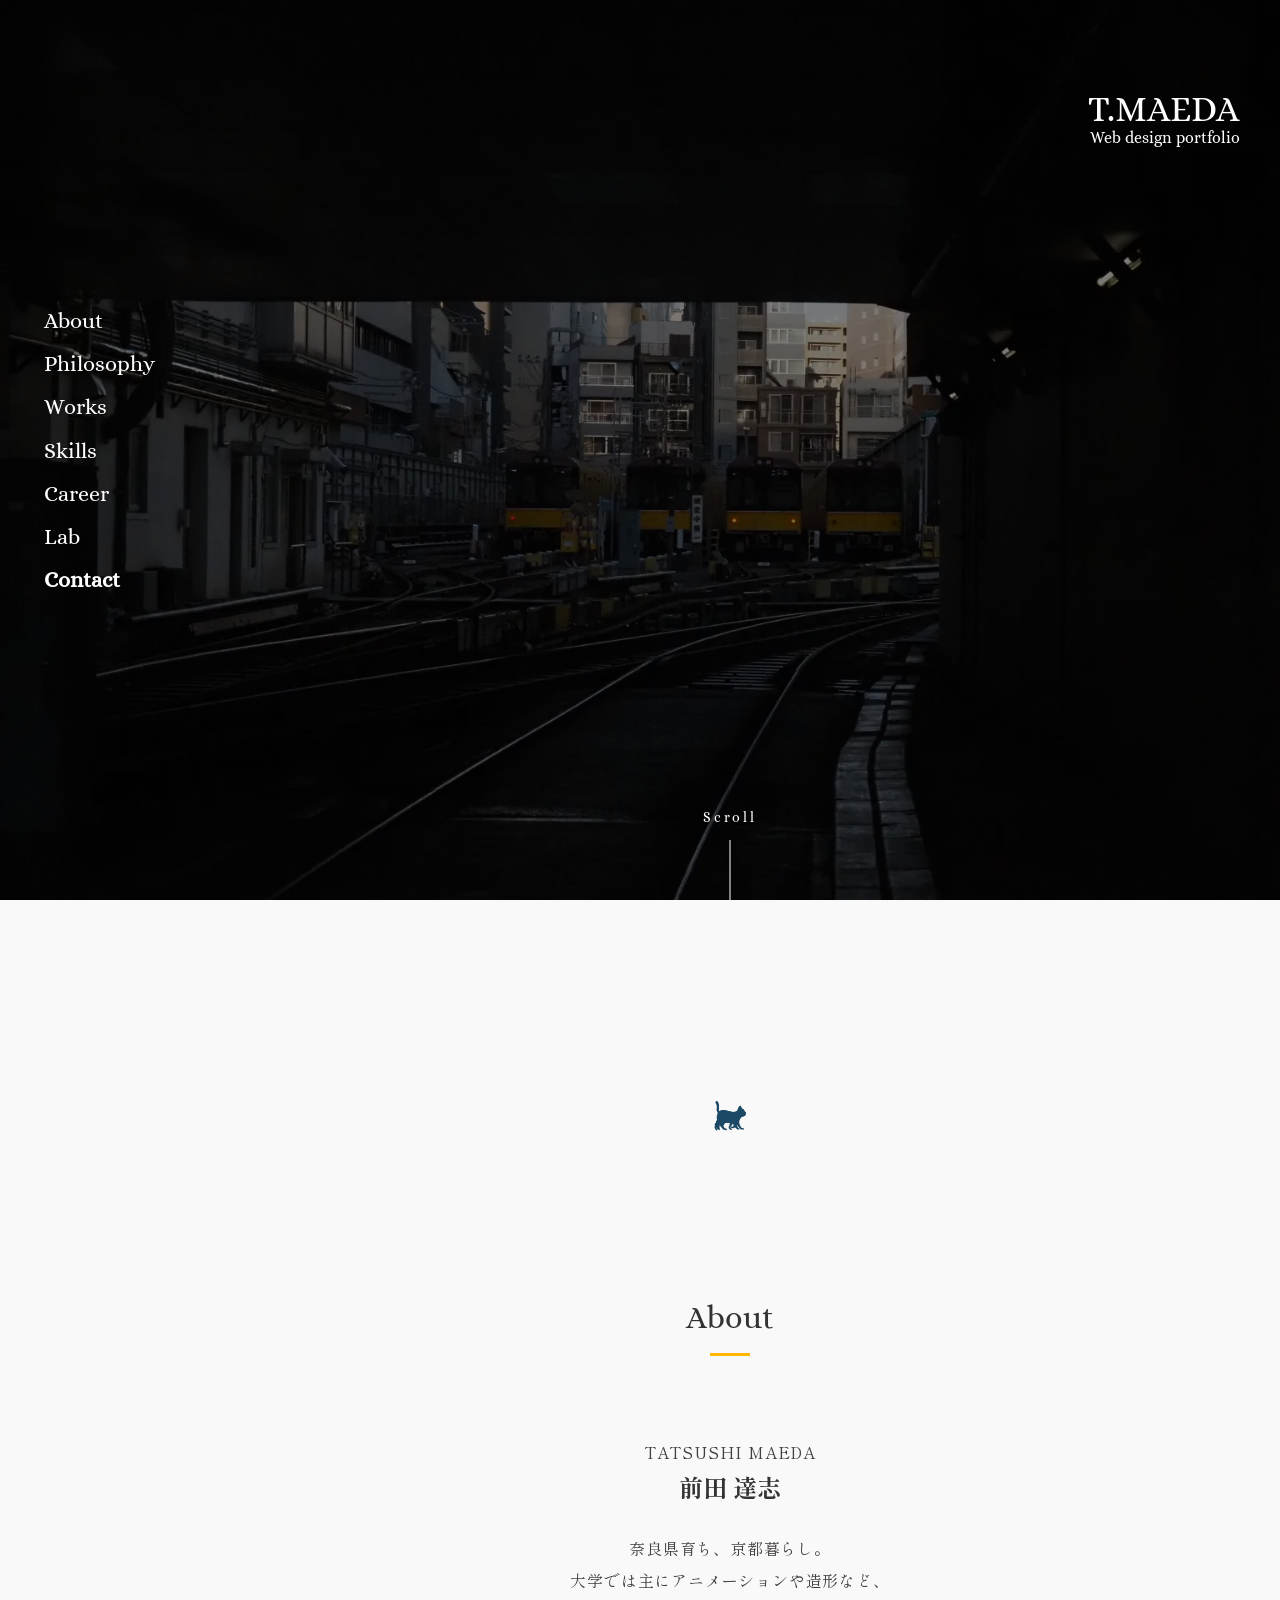
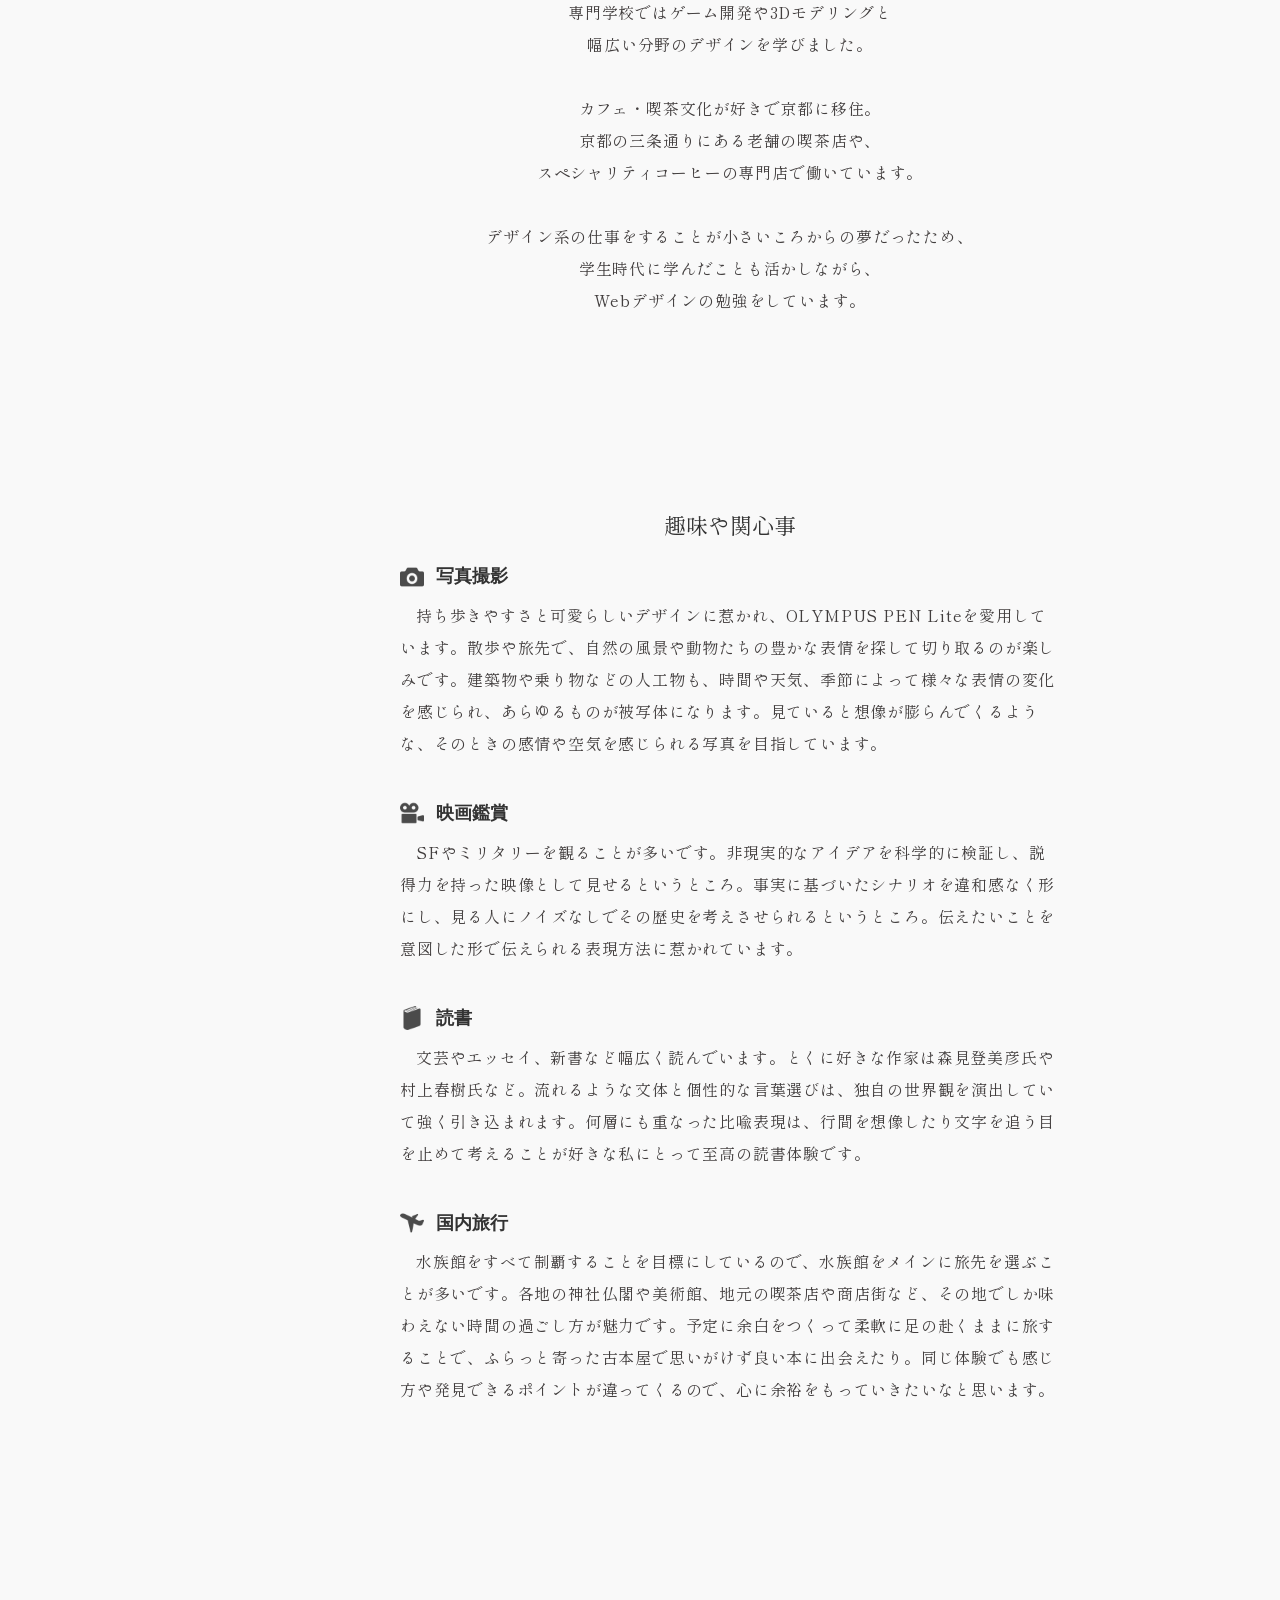
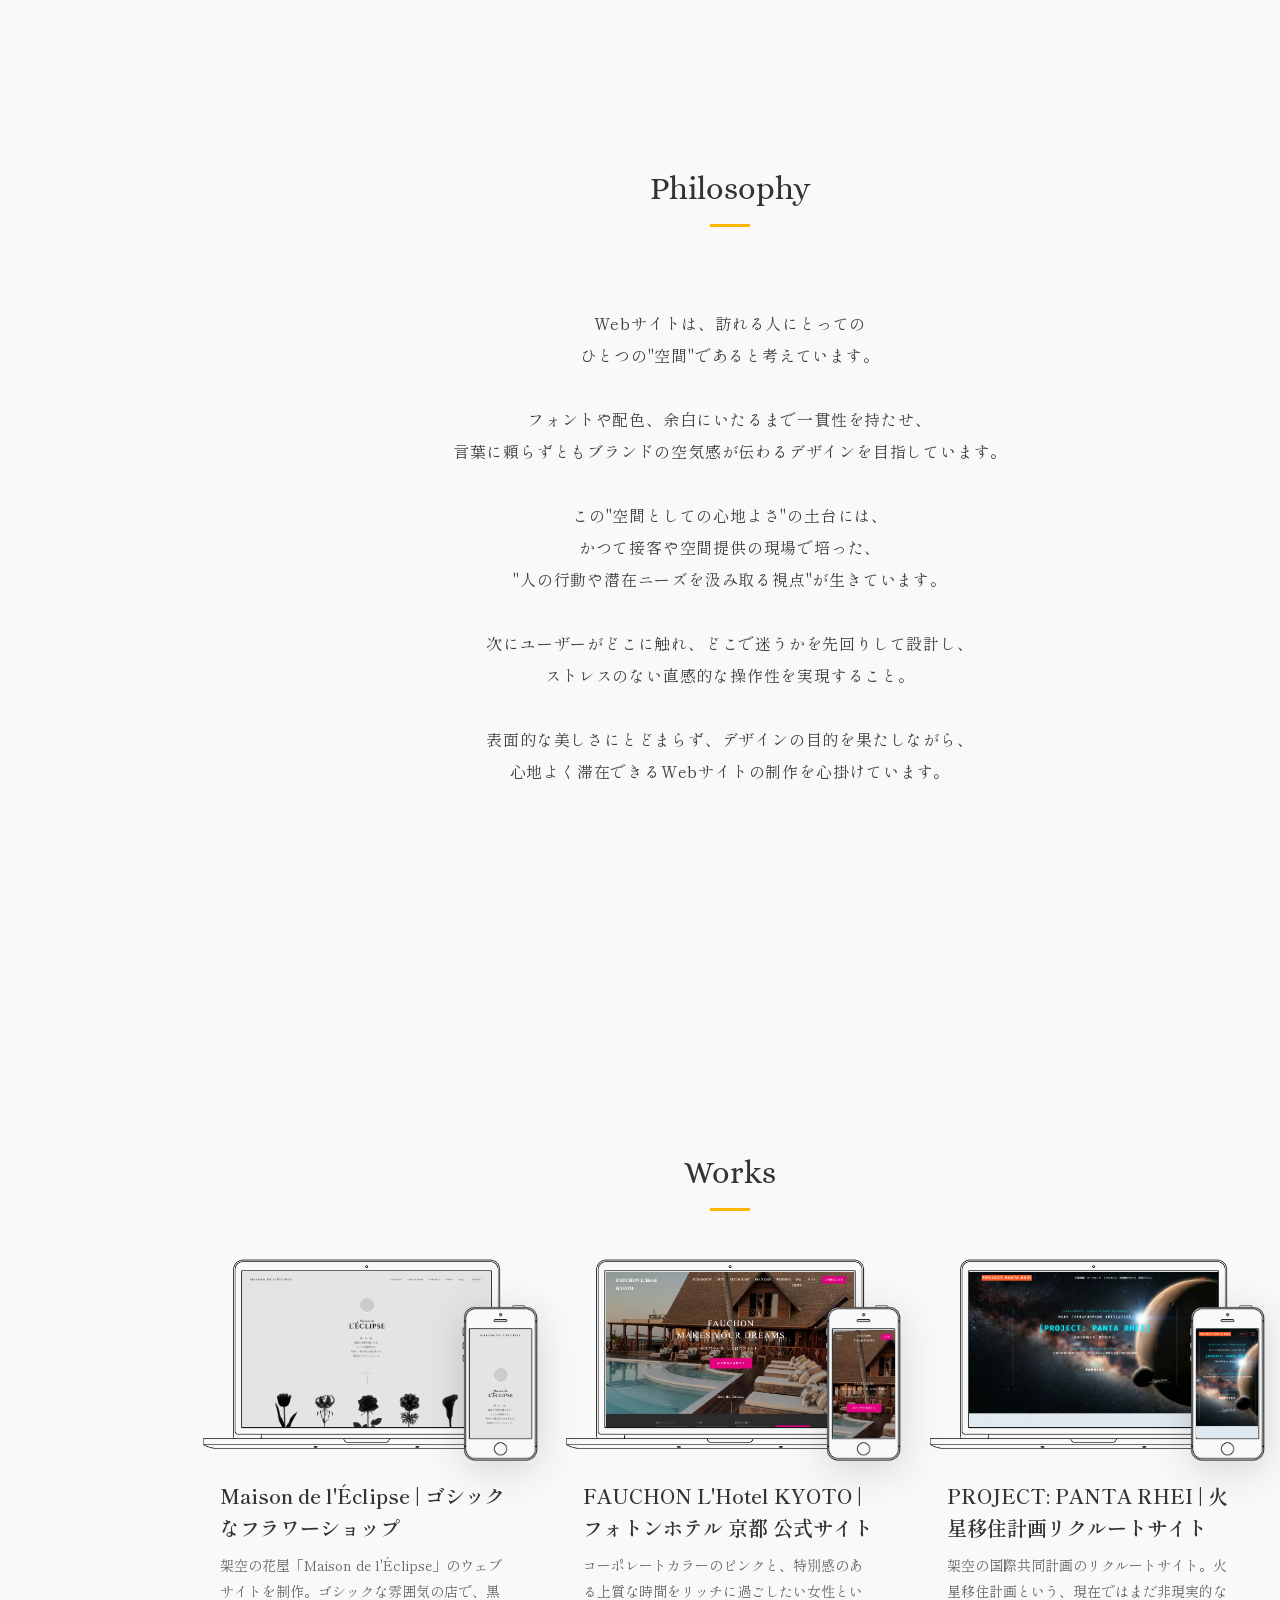
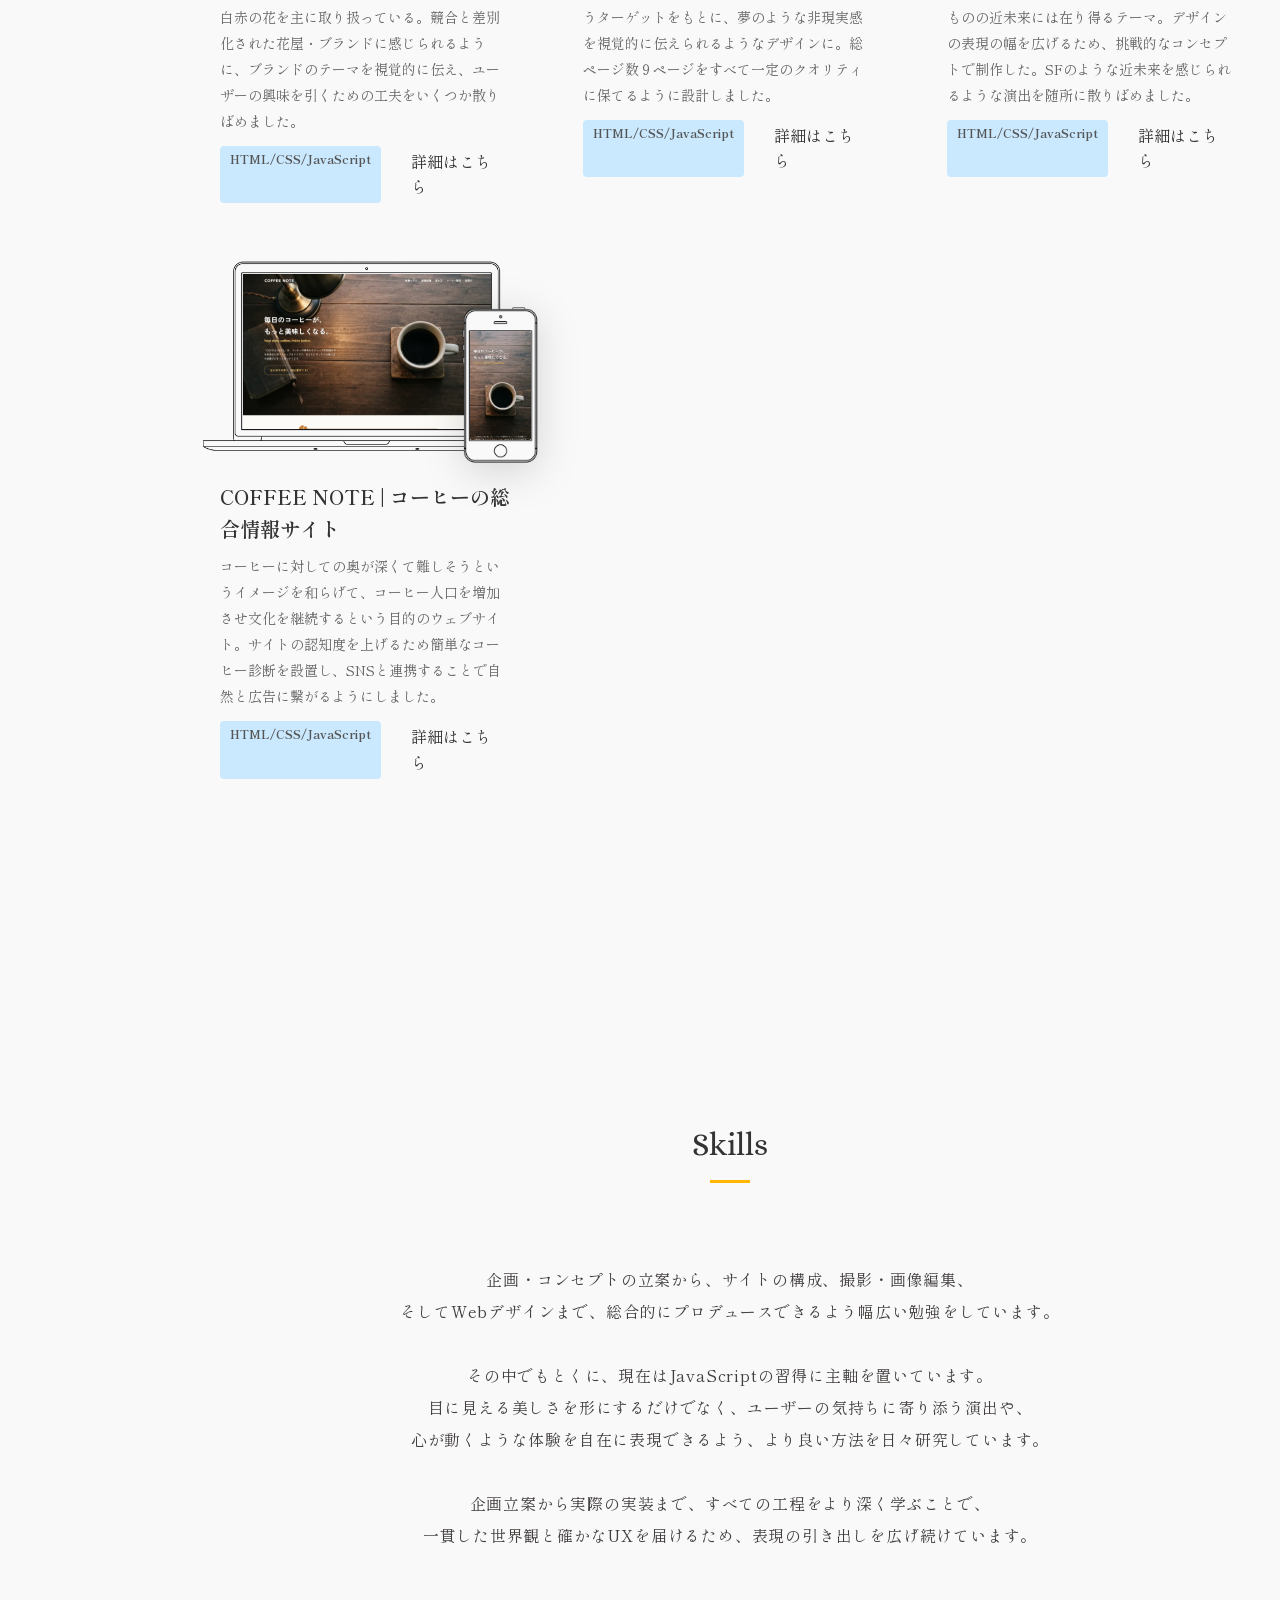
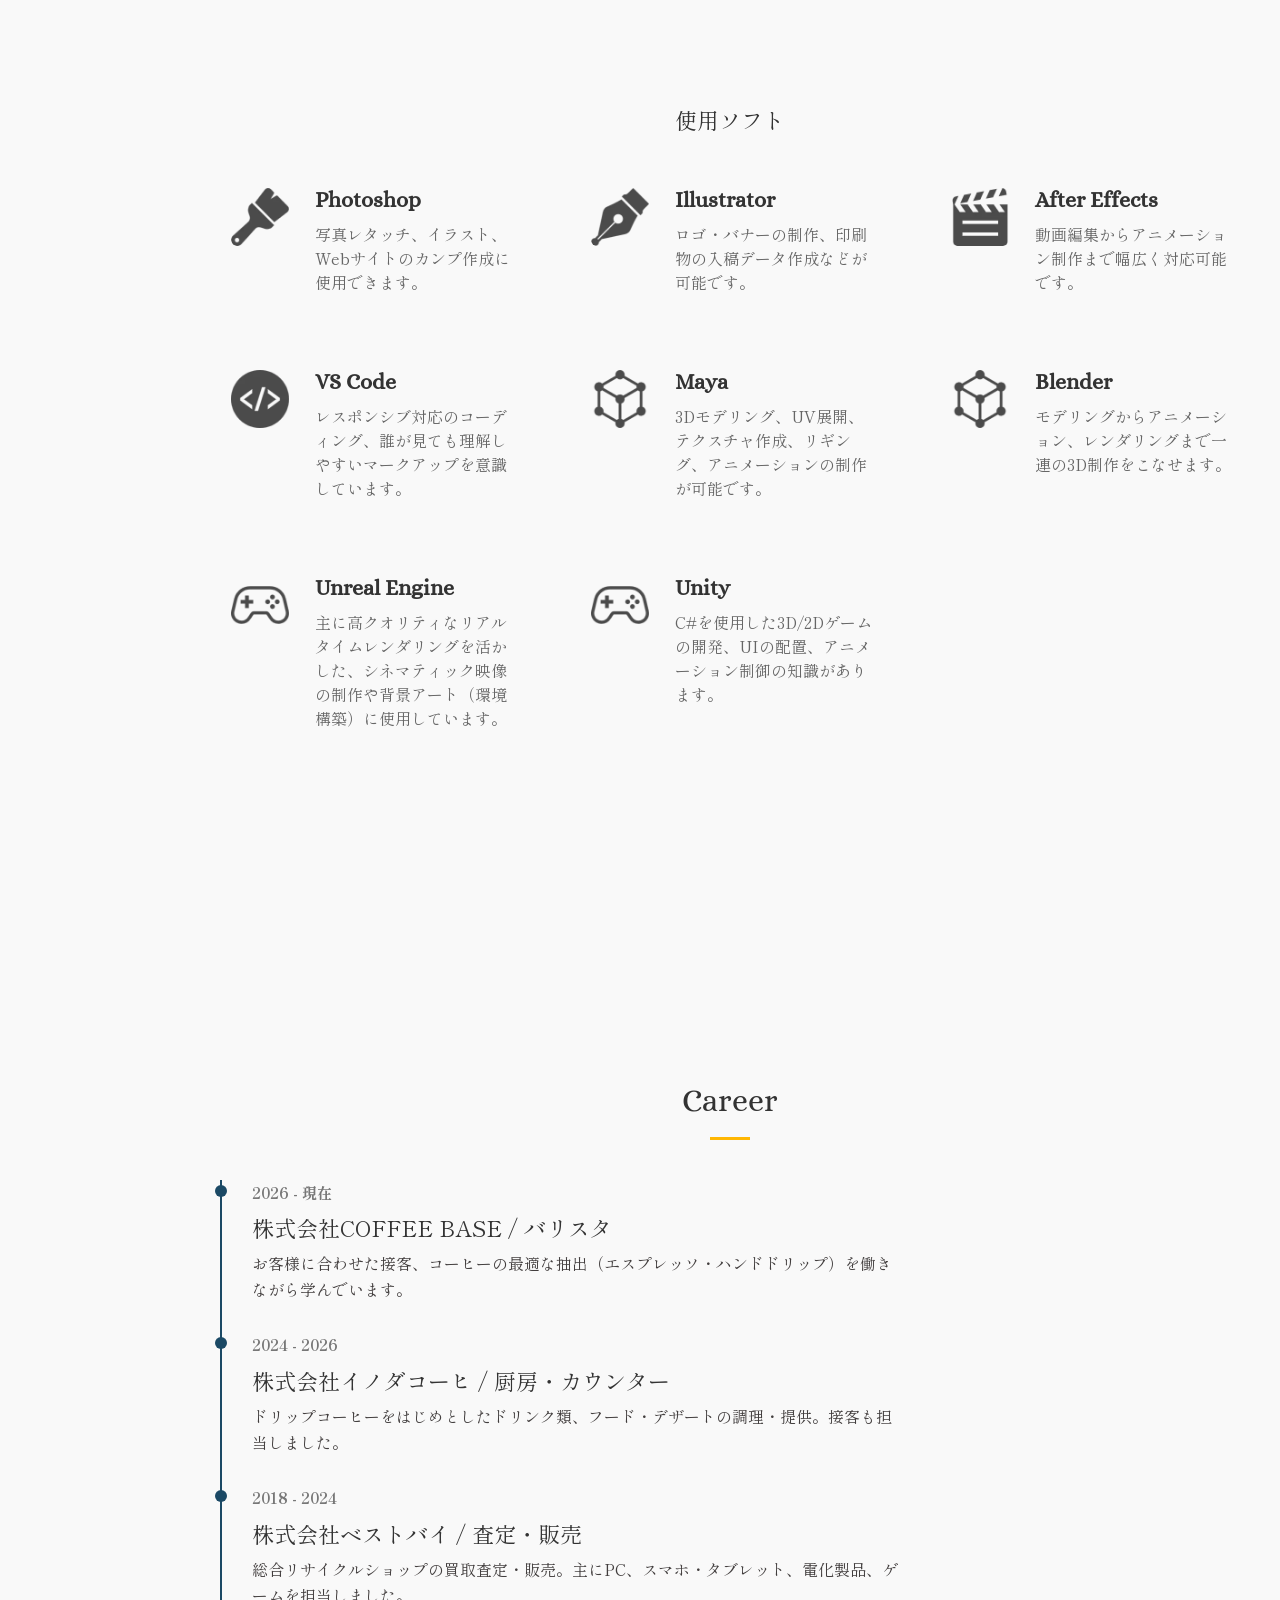
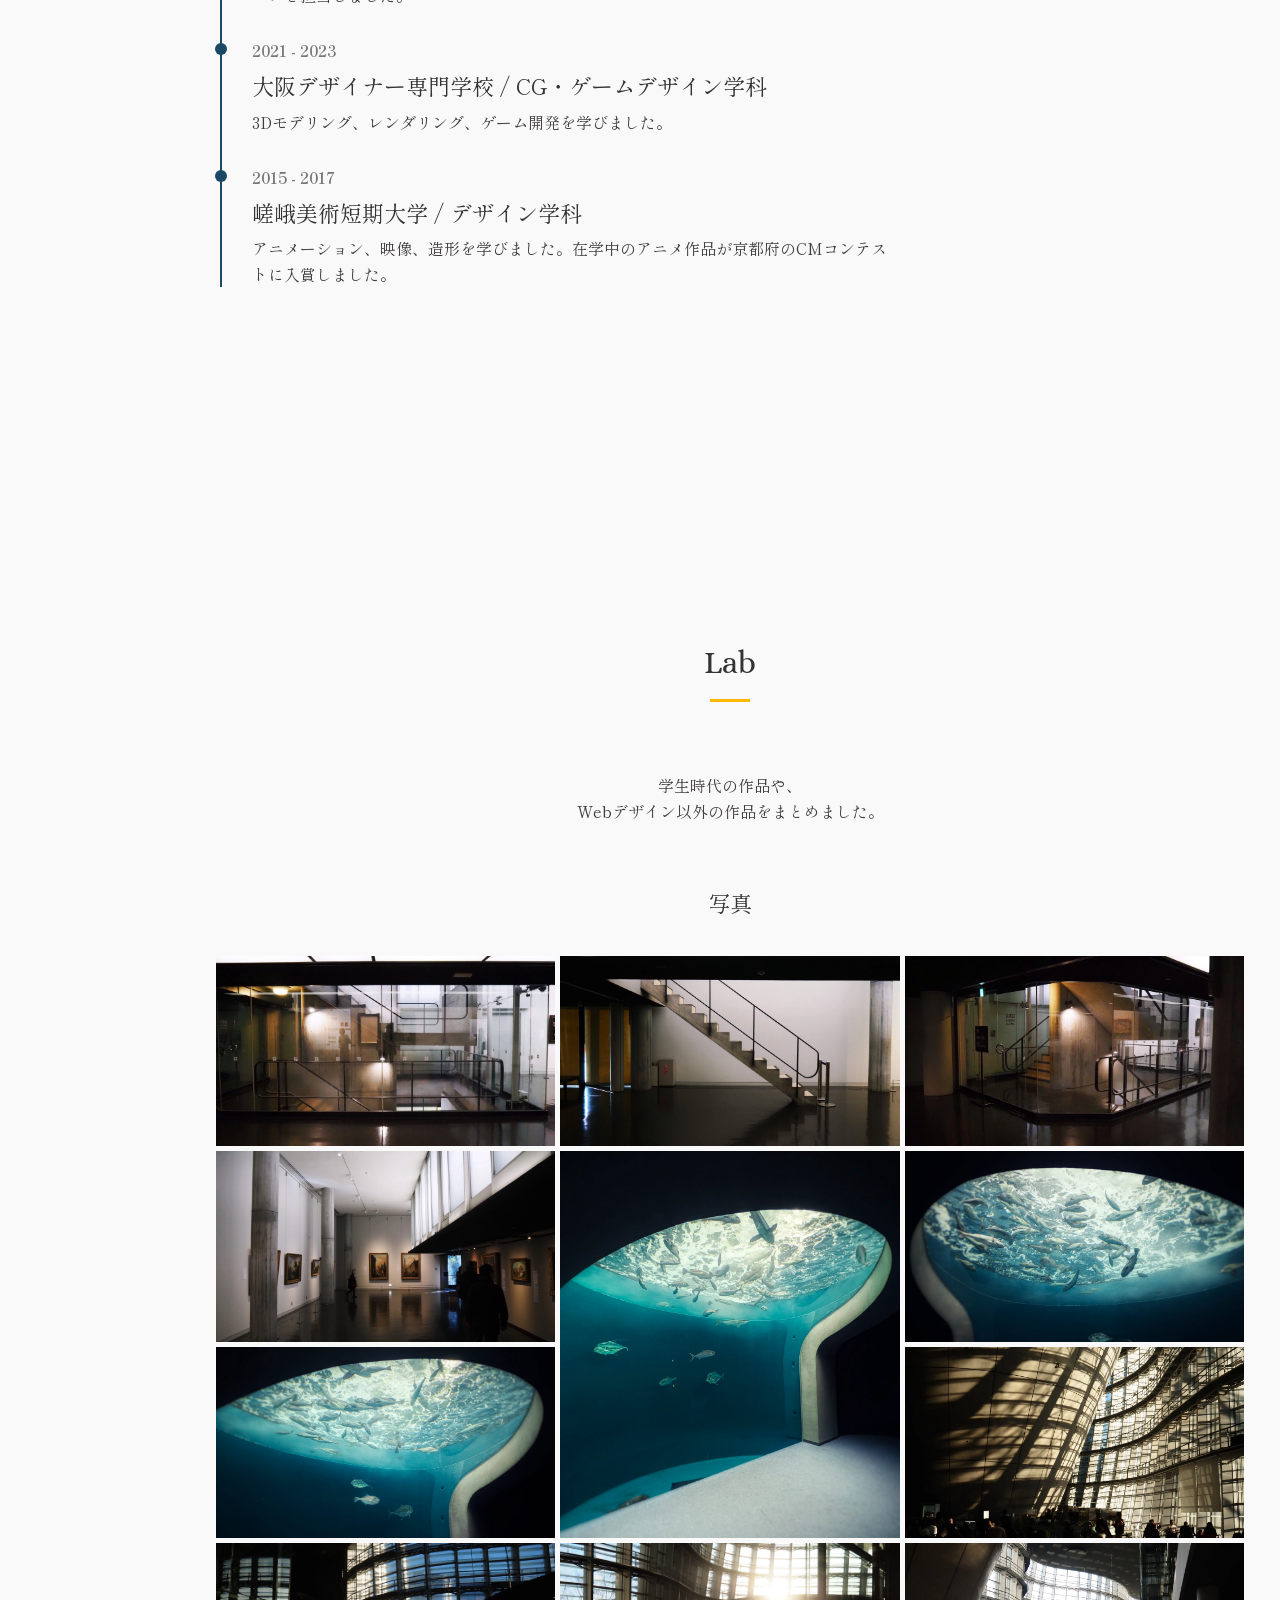
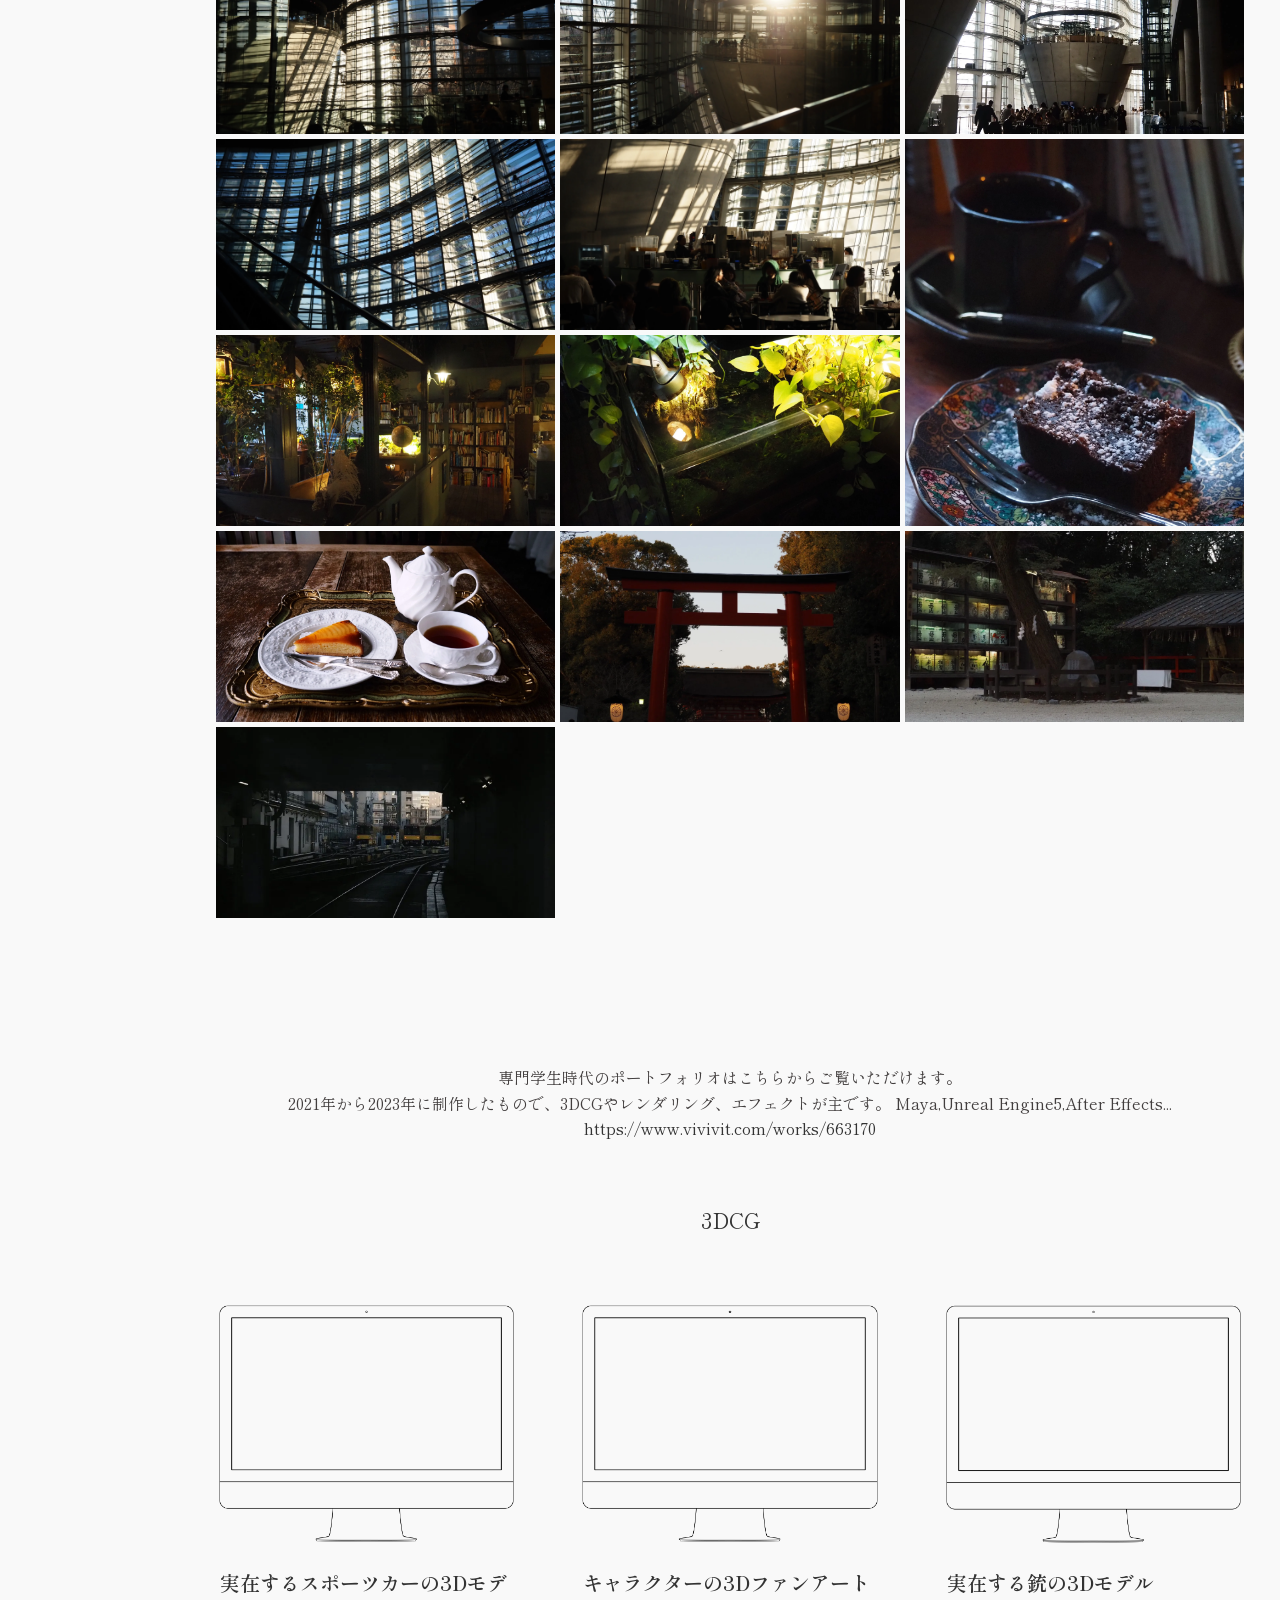
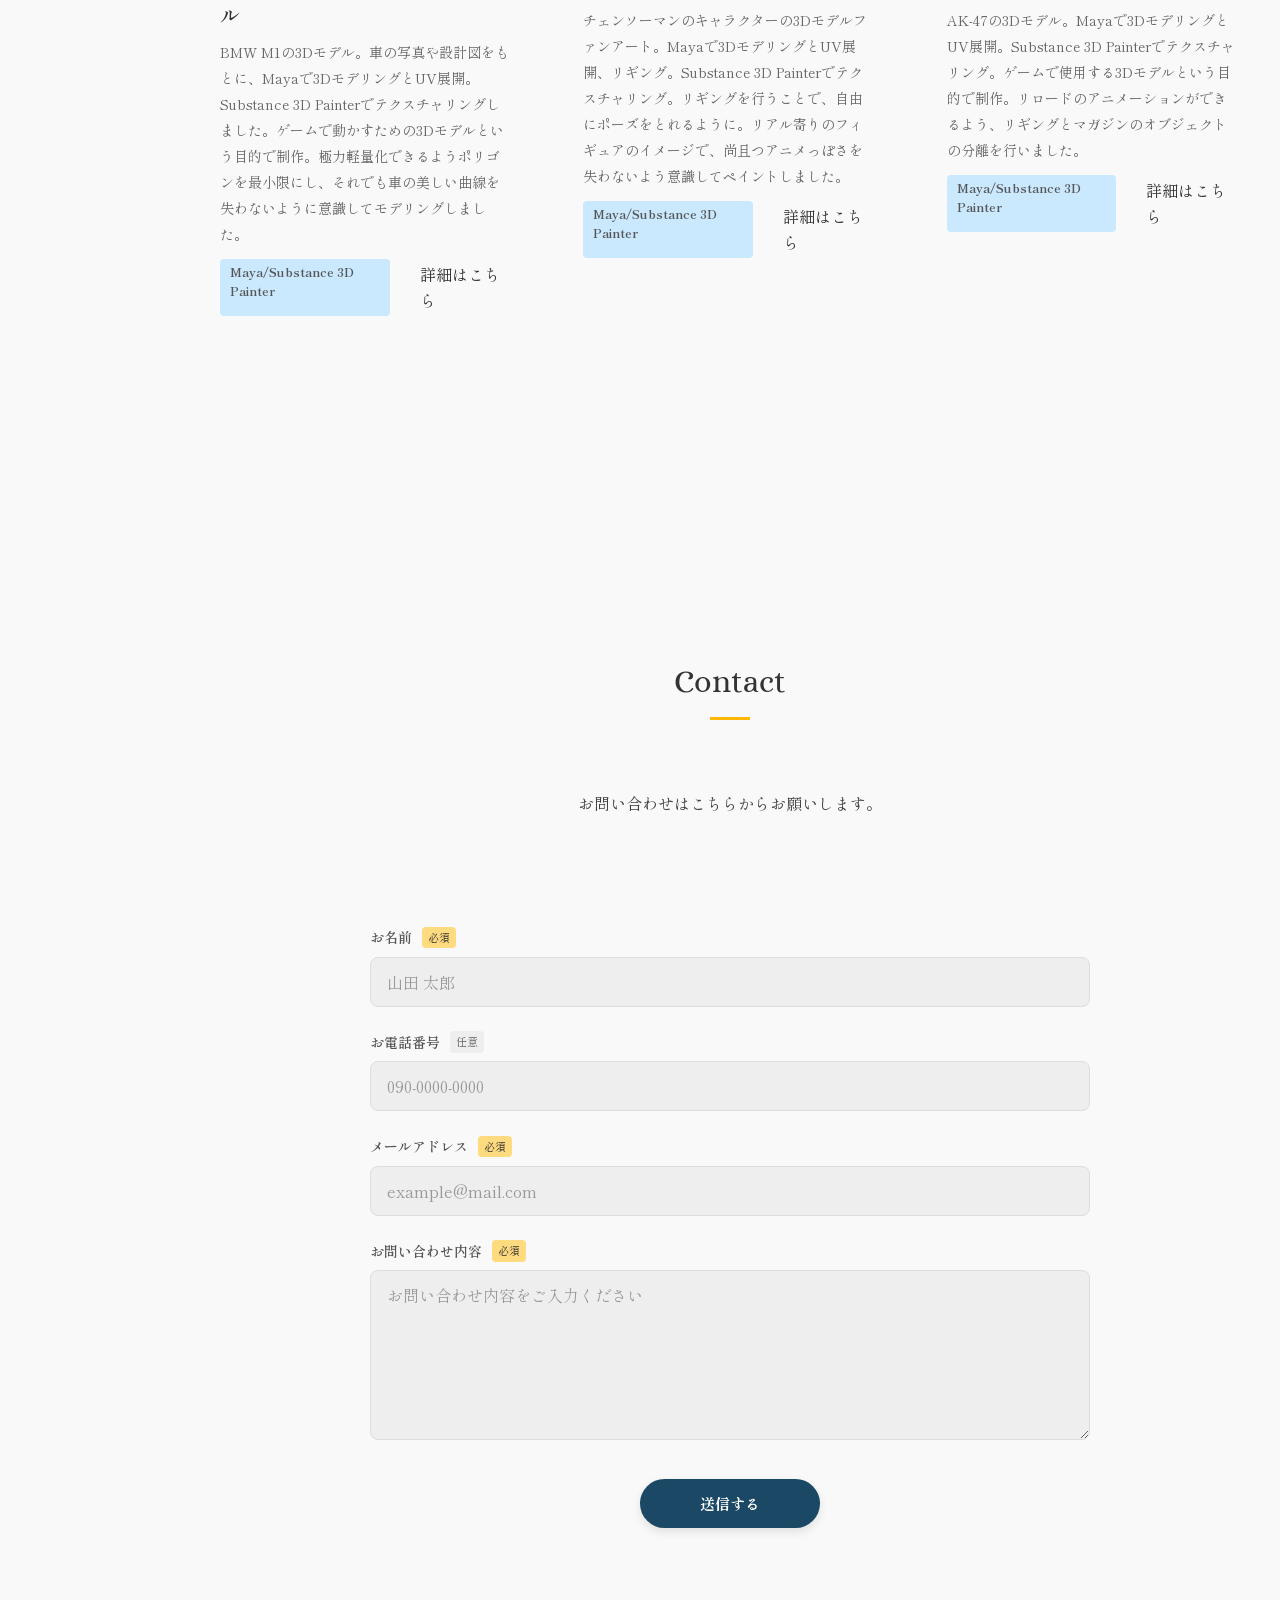
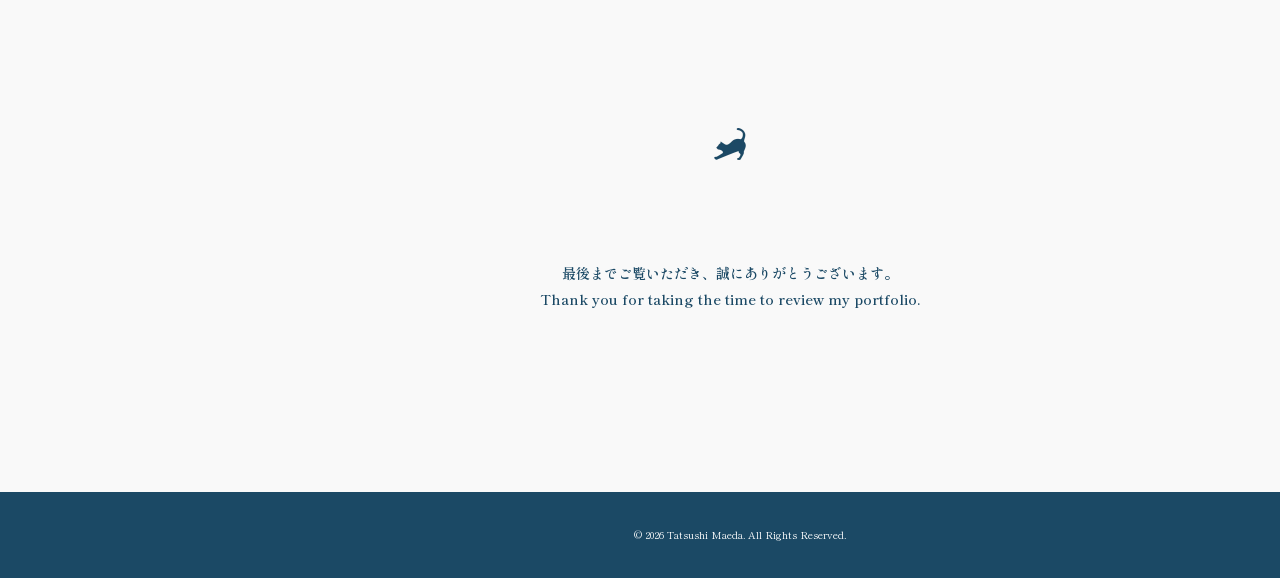
==== commit 103add00: "Add files via upload" ====
--- a/index.html
+++ b/index.html
@@ -9,6 +9,16 @@
     <link rel="preconnect" href="https://fonts.gstatic.com" crossorigin>
     <link href="https://fonts.googleapis.com/css2?family=Alice&family=Shippori+Antique+B1&family=Shippori+Mincho+B1&display=swap" rel="stylesheet">
     <link rel="stylesheet" href="css/style.css">
+
+    <!-- Google tag (gtag.js) -->
+    <script async src="https://www.googletagmanager.com/gtag/js?id=G-X0RFDM9HQ8"></script>
+    <script>
+    window.dataLayer = window.dataLayer || [];
+    function gtag(){dataLayer.push(arguments);}
+    gtag('js', new Date());
+
+    gtag('config', 'G-X0RFDM9HQ8');
+    </script>
 </head>
 <body>
     <header>
@@ -352,6 +362,11 @@
     </div>
     </div>
 
+    <div class="lab-content">
+        <p>専門学生時代のポートフォリオはこちらからご覧いただけます。<br>2021年から2023年に制作したもので、3DCGやレンダリング、エフェクトが主です。 Maya,Unreal Engine5,After Effects...</p>
+        <a href="https://www.vivivit.com/works/663170" target=”_blank”>https://www.vivivit.com/works/663170</a>
+    </div>
+
     <h3>3DCG</h3>
     <div id="works-grid" class="works-grid">
 
@@ -438,7 +453,6 @@
                     お問い合わせはこちらからお願いします。
                 </p>
             </div>
-            <!-- ⚠️ actionのURLを最新の完全に正しい文字列に修正しました -->
             <form action="https://docs.google.com/forms/d/e/1FAIpQLSf7fSVCYhR_H6GW2K5b0lrPFbvhaUcstIEq4c2X_w1cUlwdOA/formResponse" method="POST" class="contact-form" target="_hidden_iframe" id="contactForm">
                 
                 <!-- お名前 -->
--- a/css/style.css
+++ b/css/style.css
@@ -552,7 +552,8 @@
     letter-spacing: 0.05em; /* 文字間隔を調整して高級感を出す */
 }
 
-.lab-content {
+.lab-content,
+.contact-content {
     text-align: center;
     padding: 30px;
     margin-bottom: 40px;
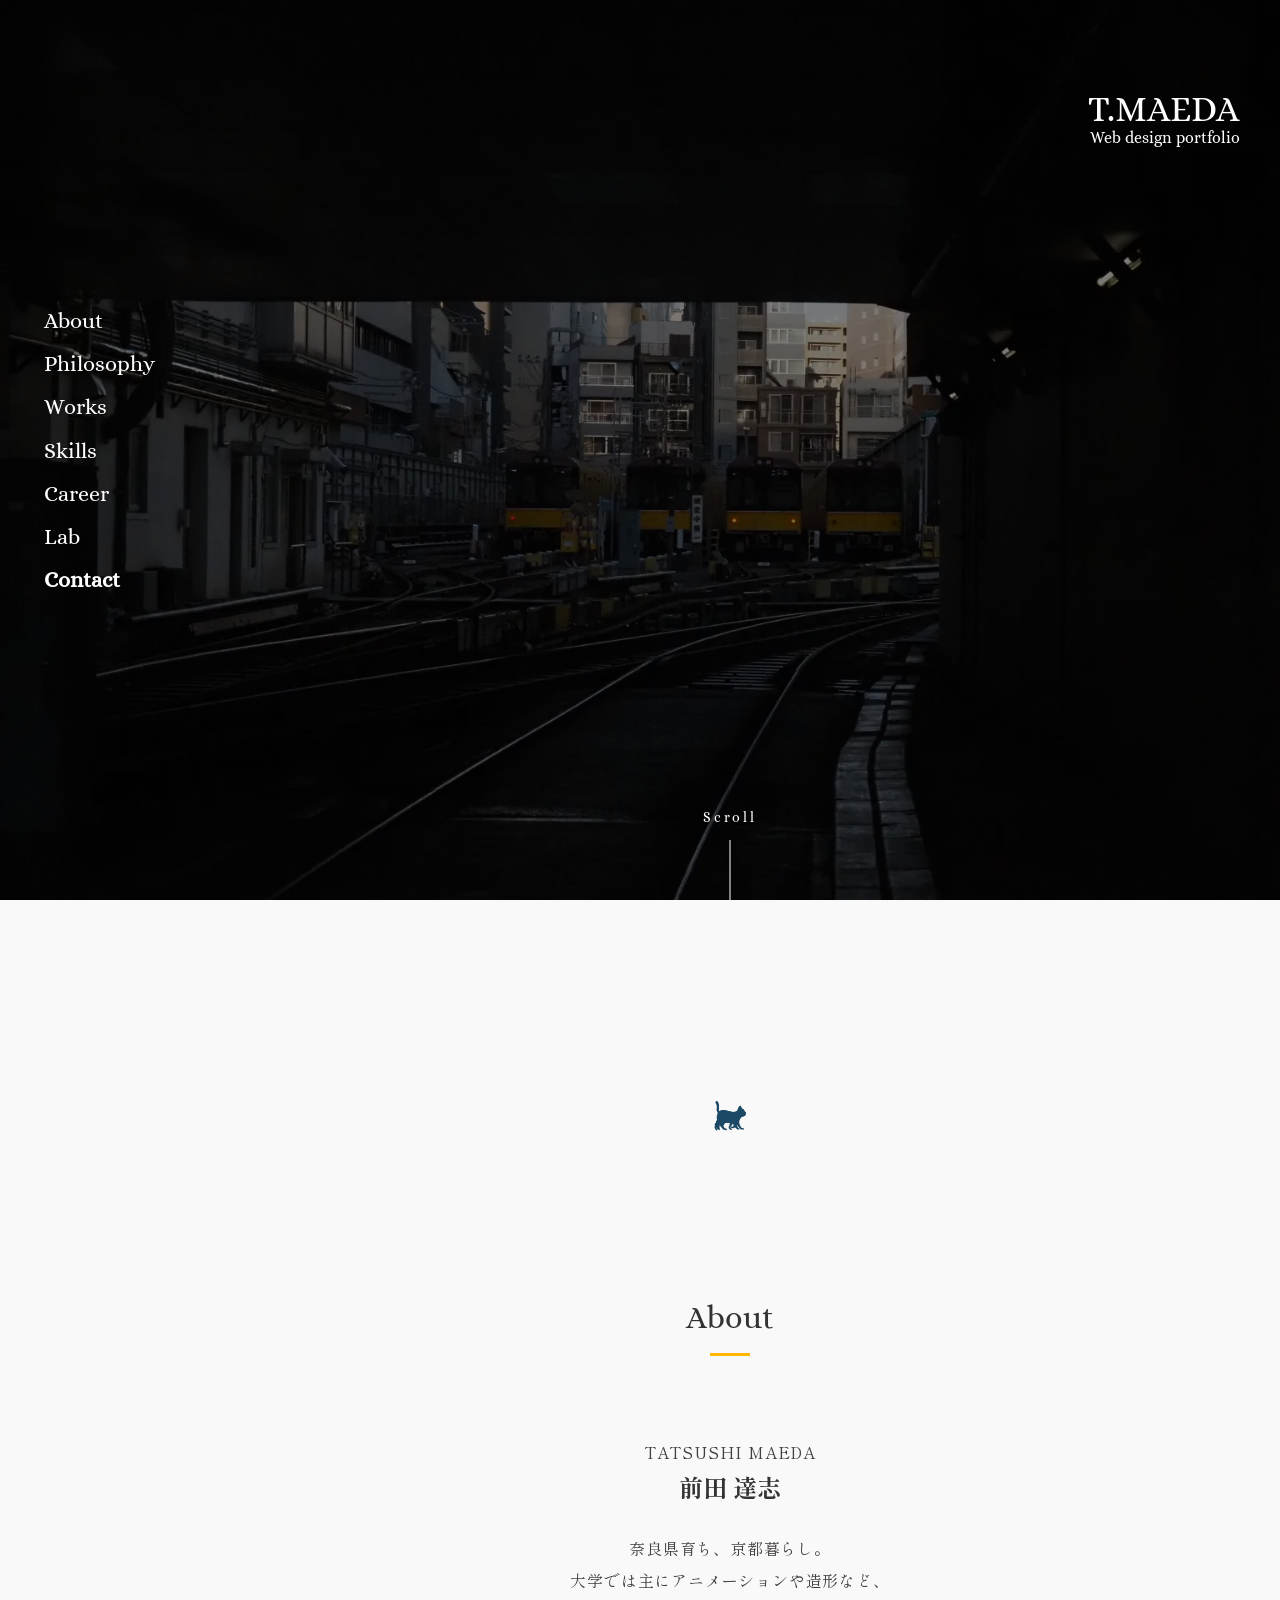
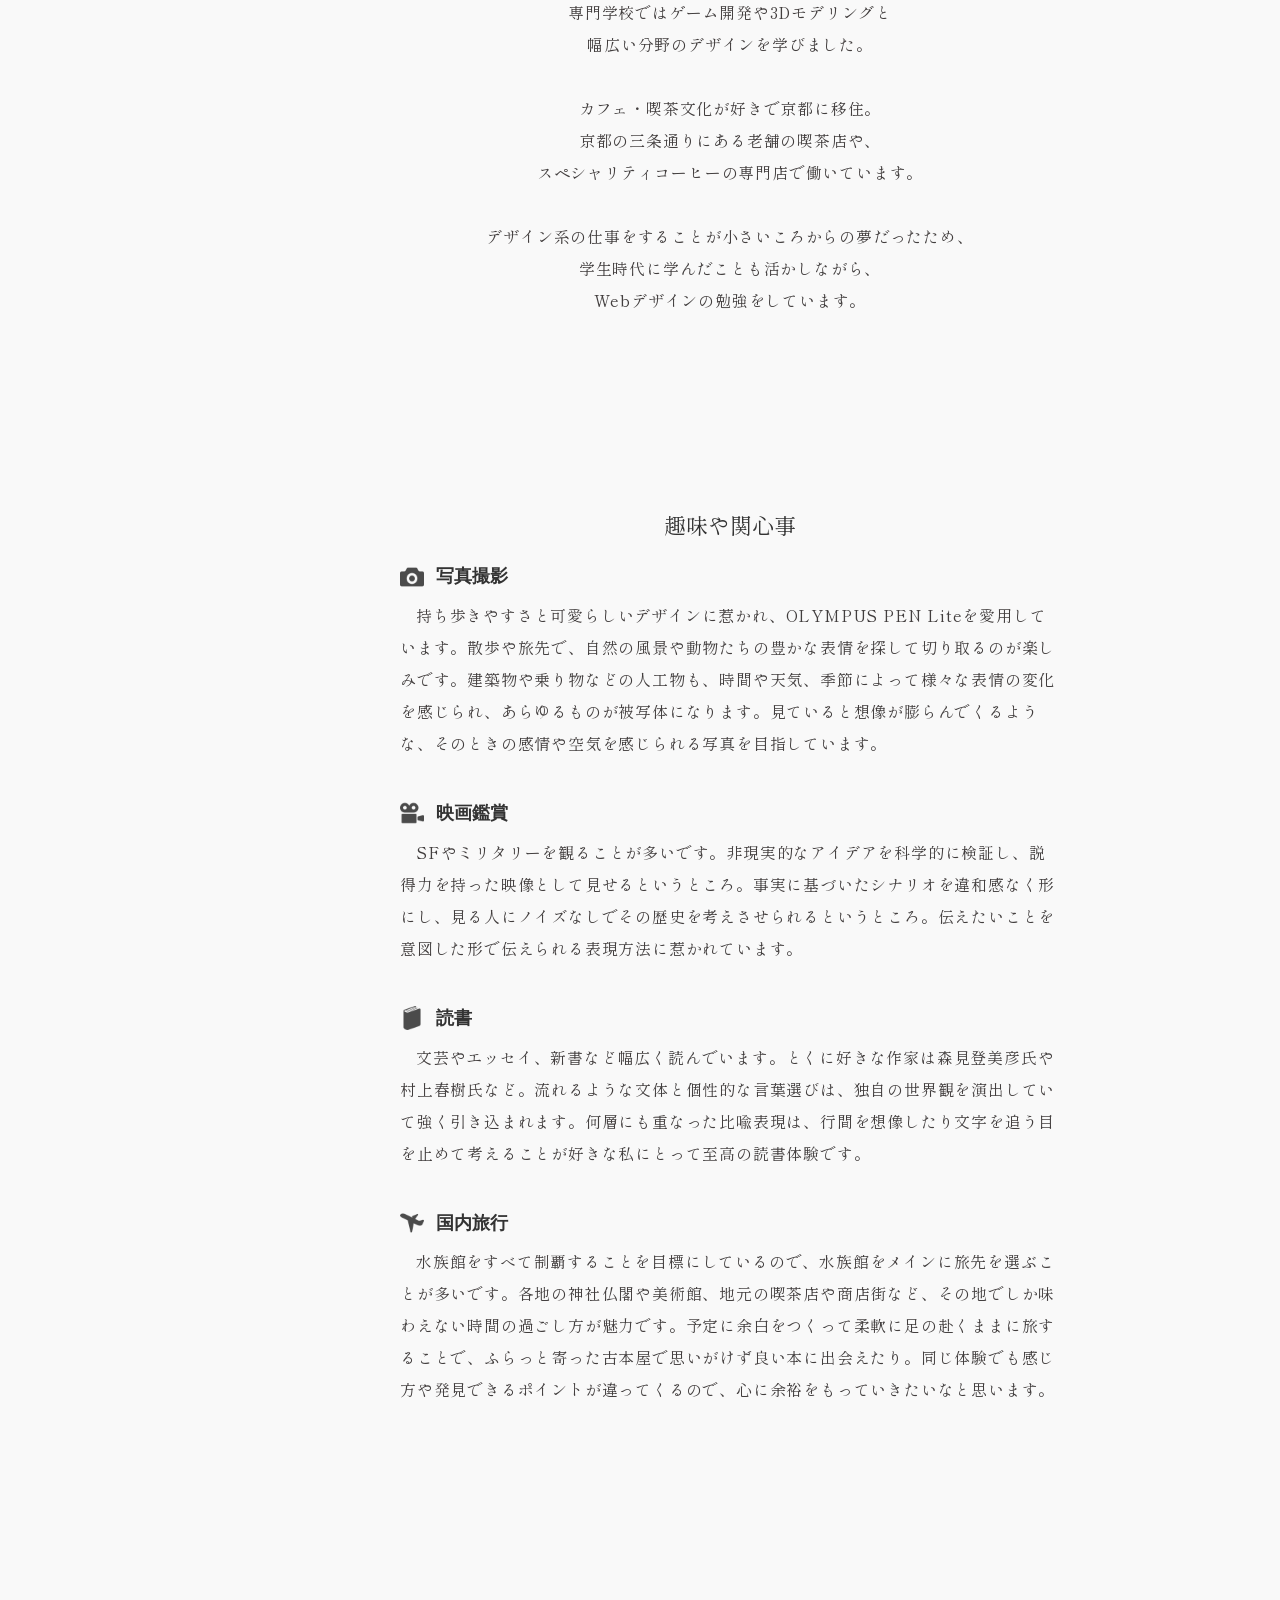
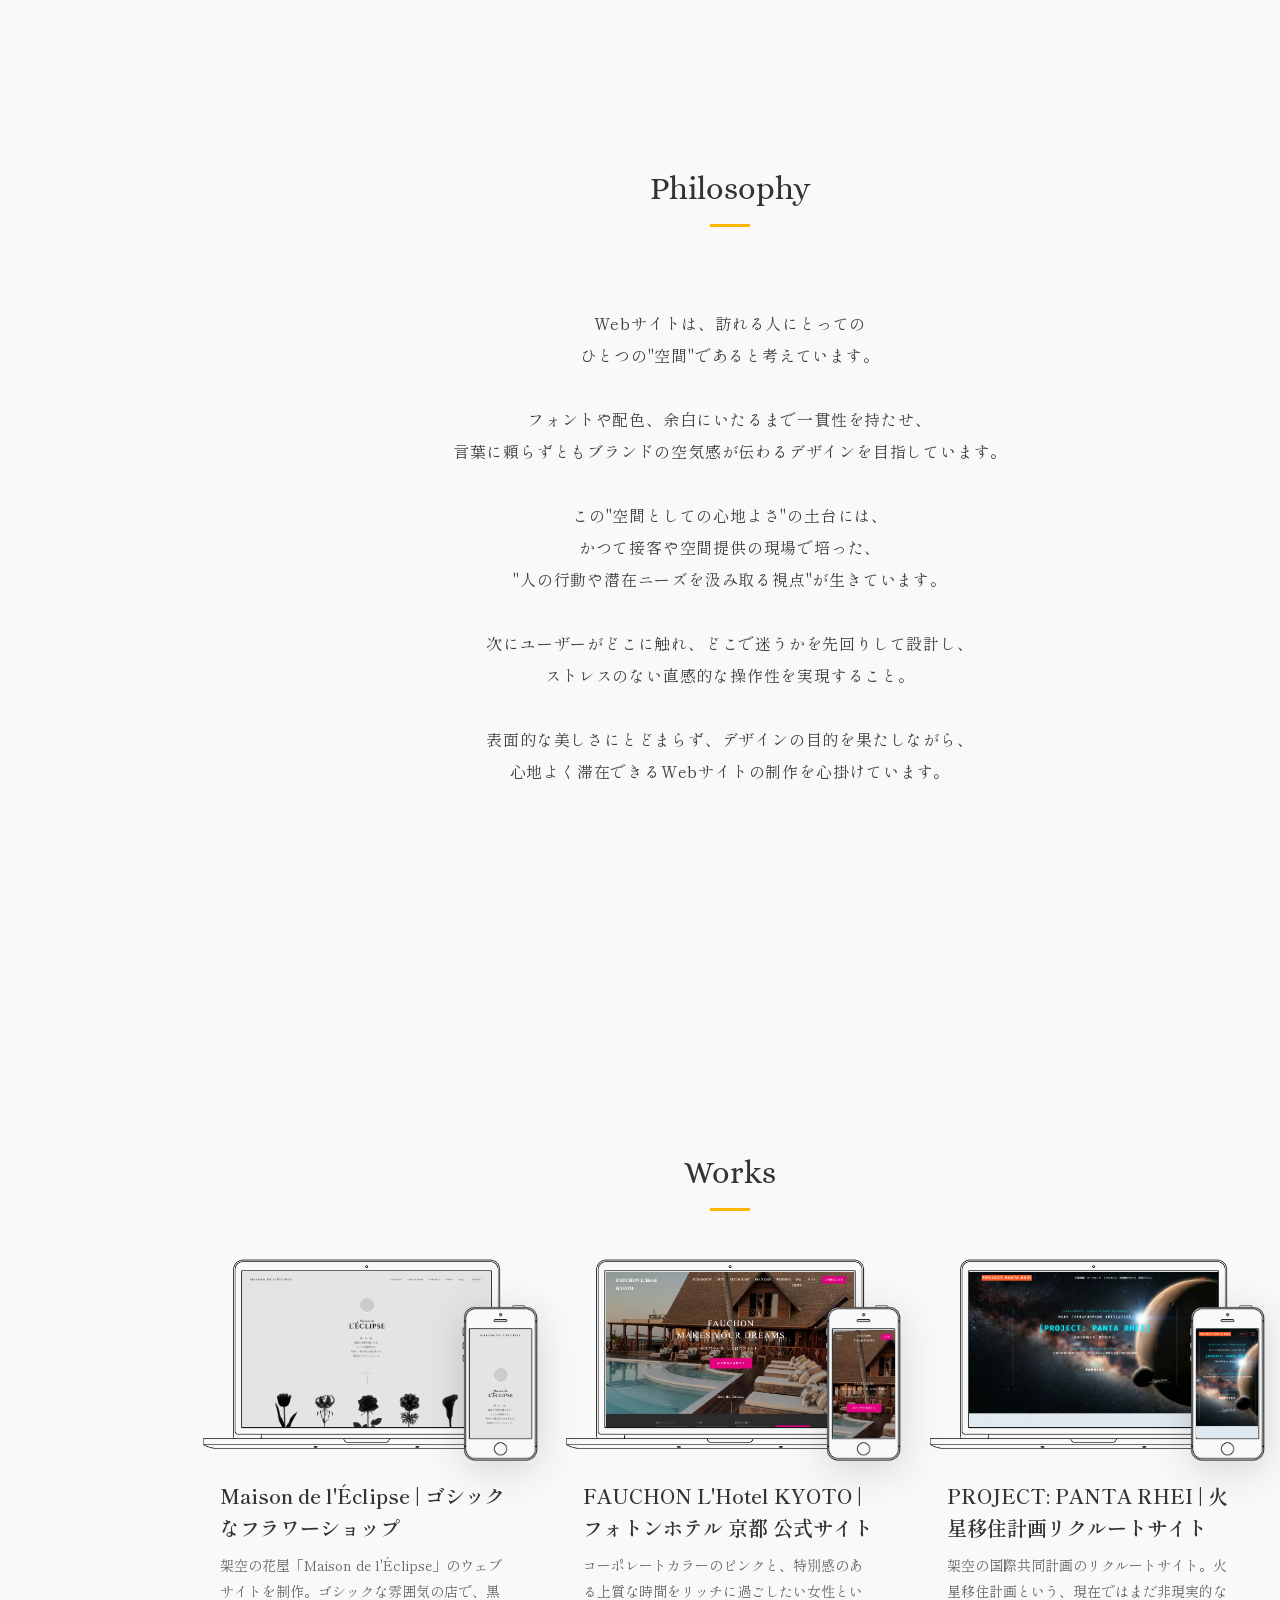
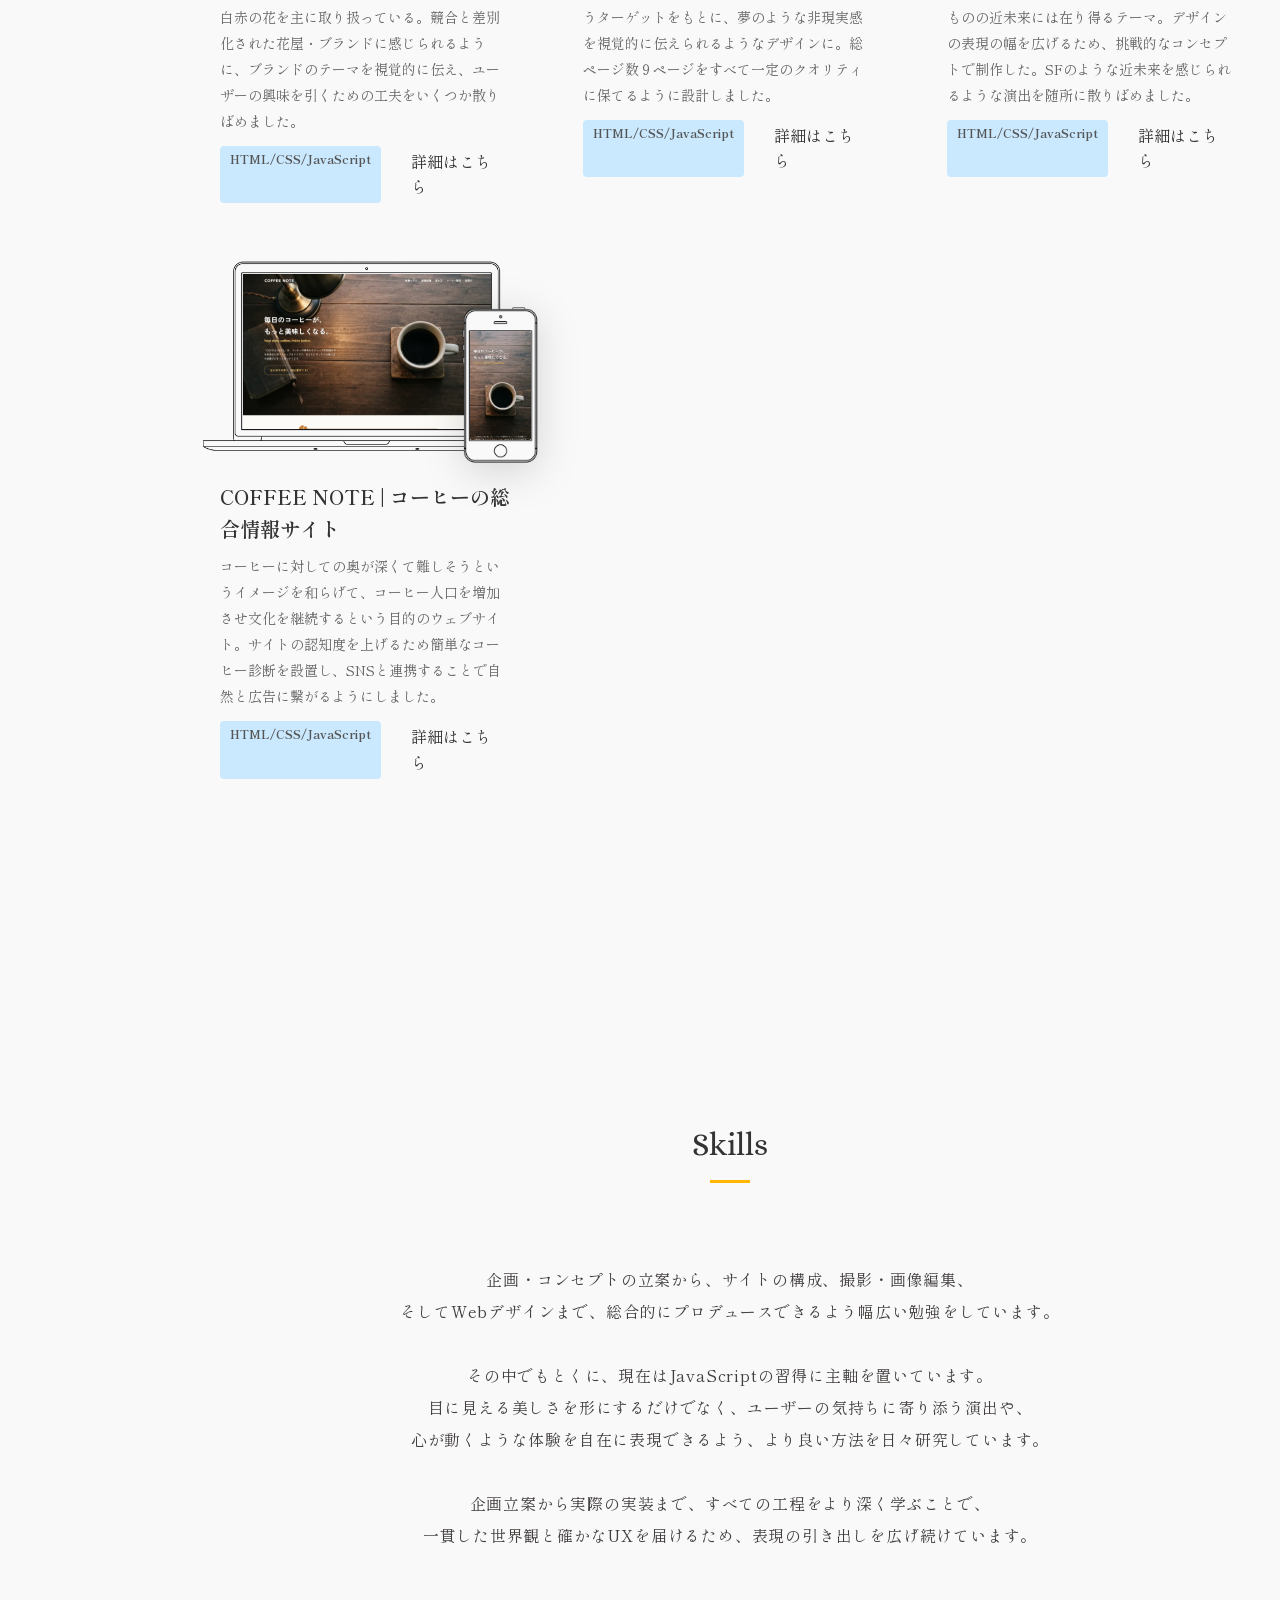
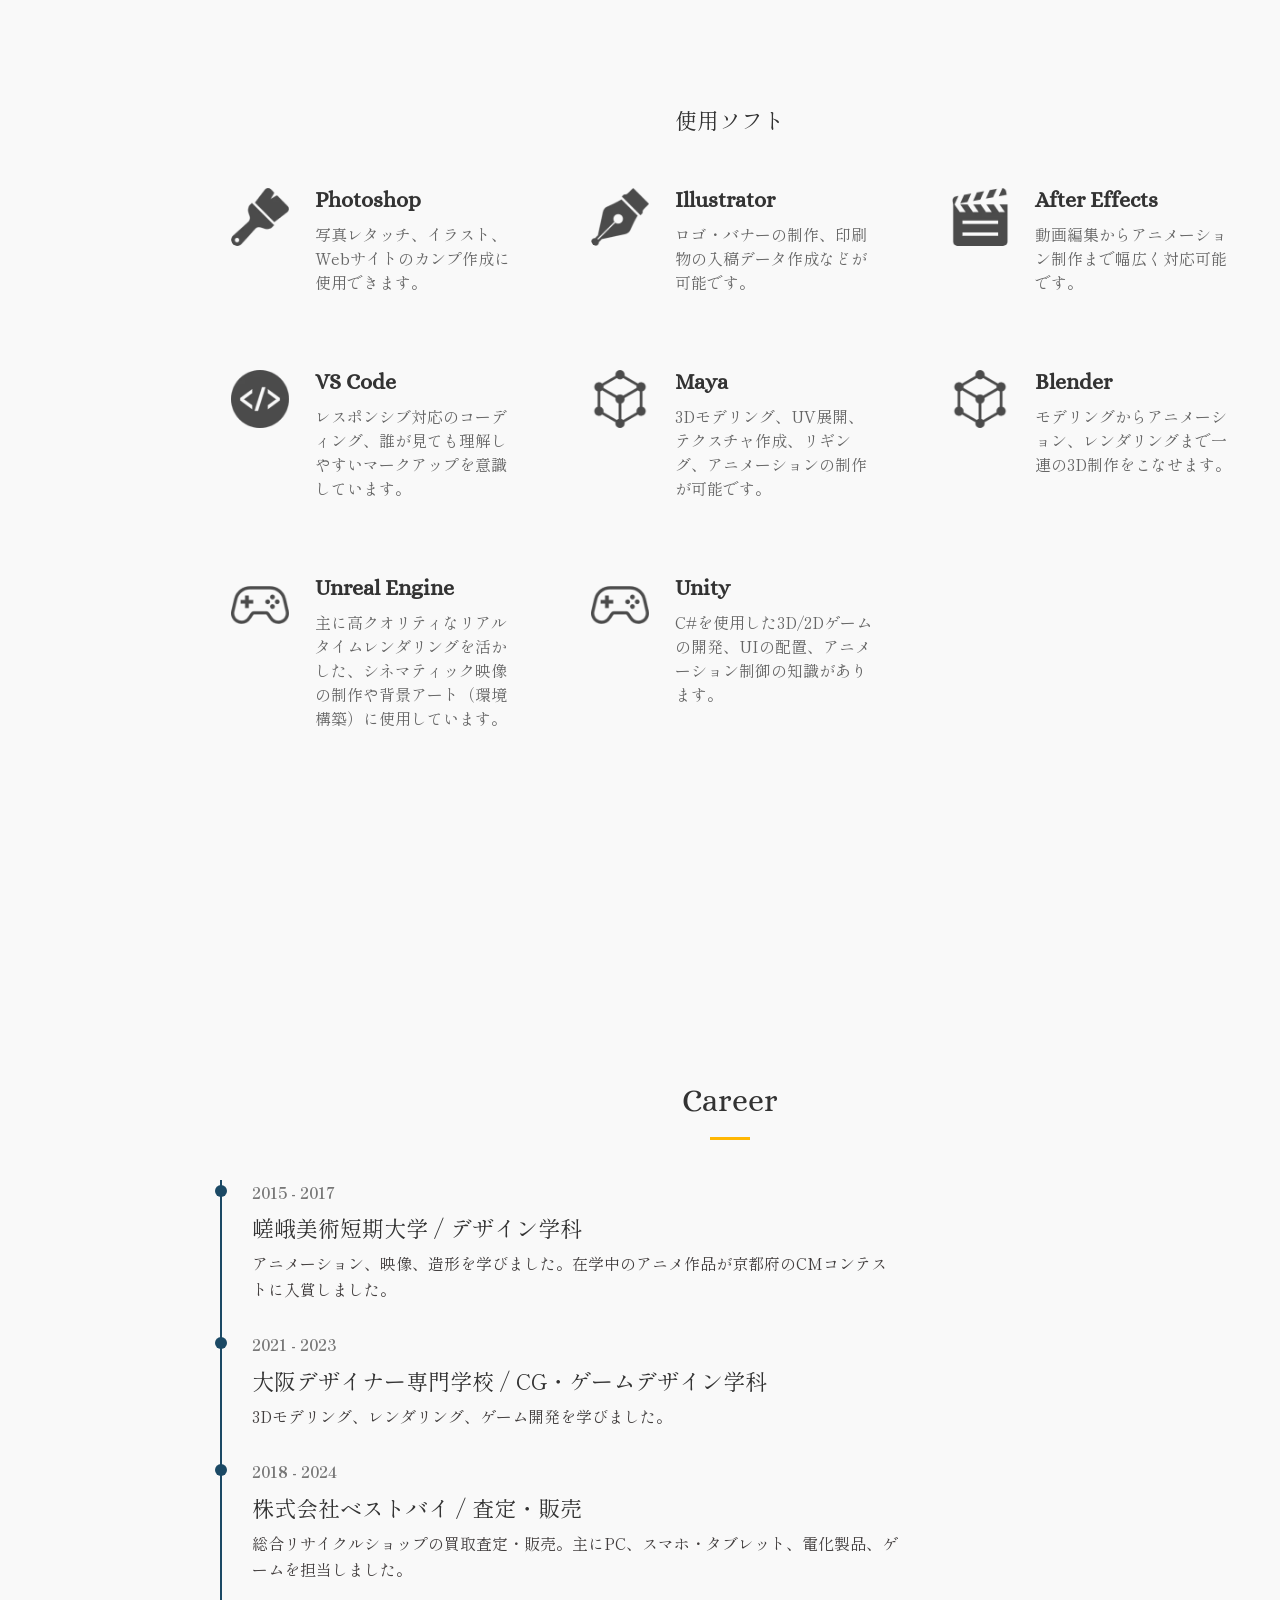
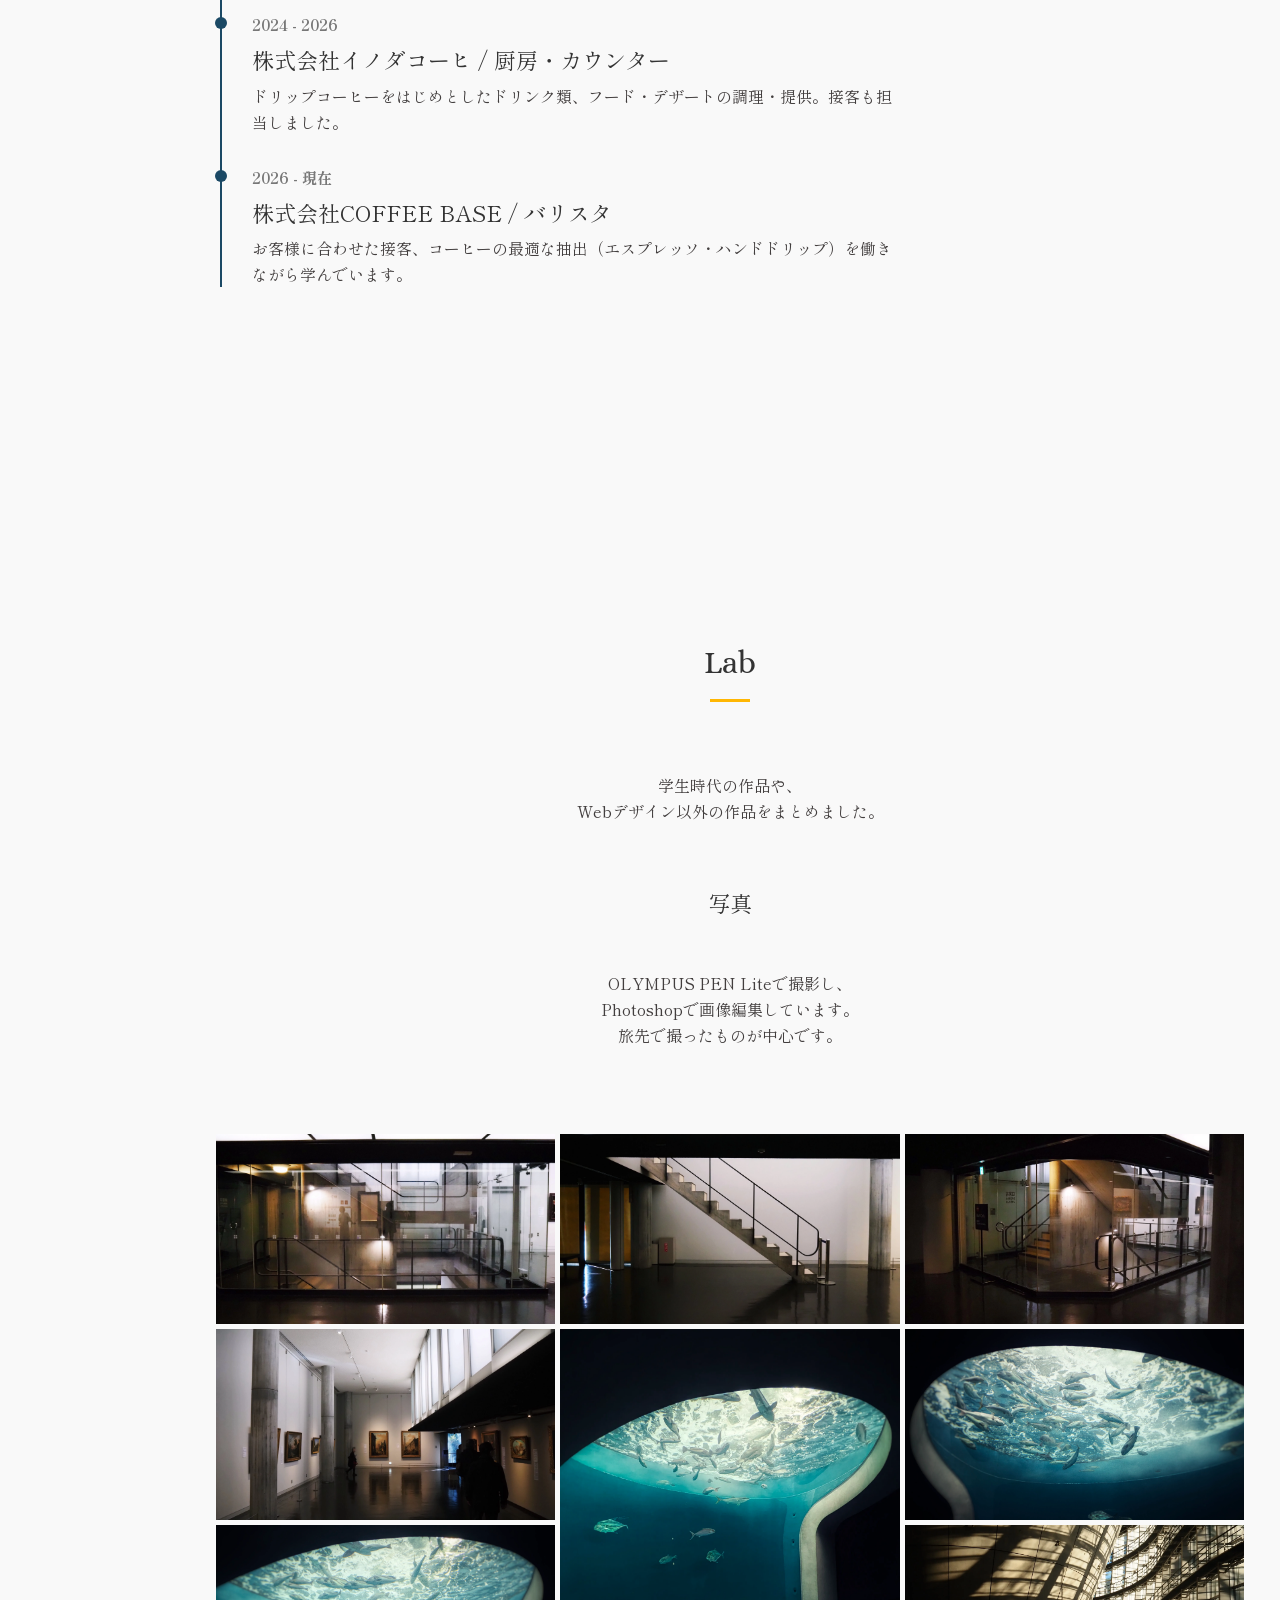
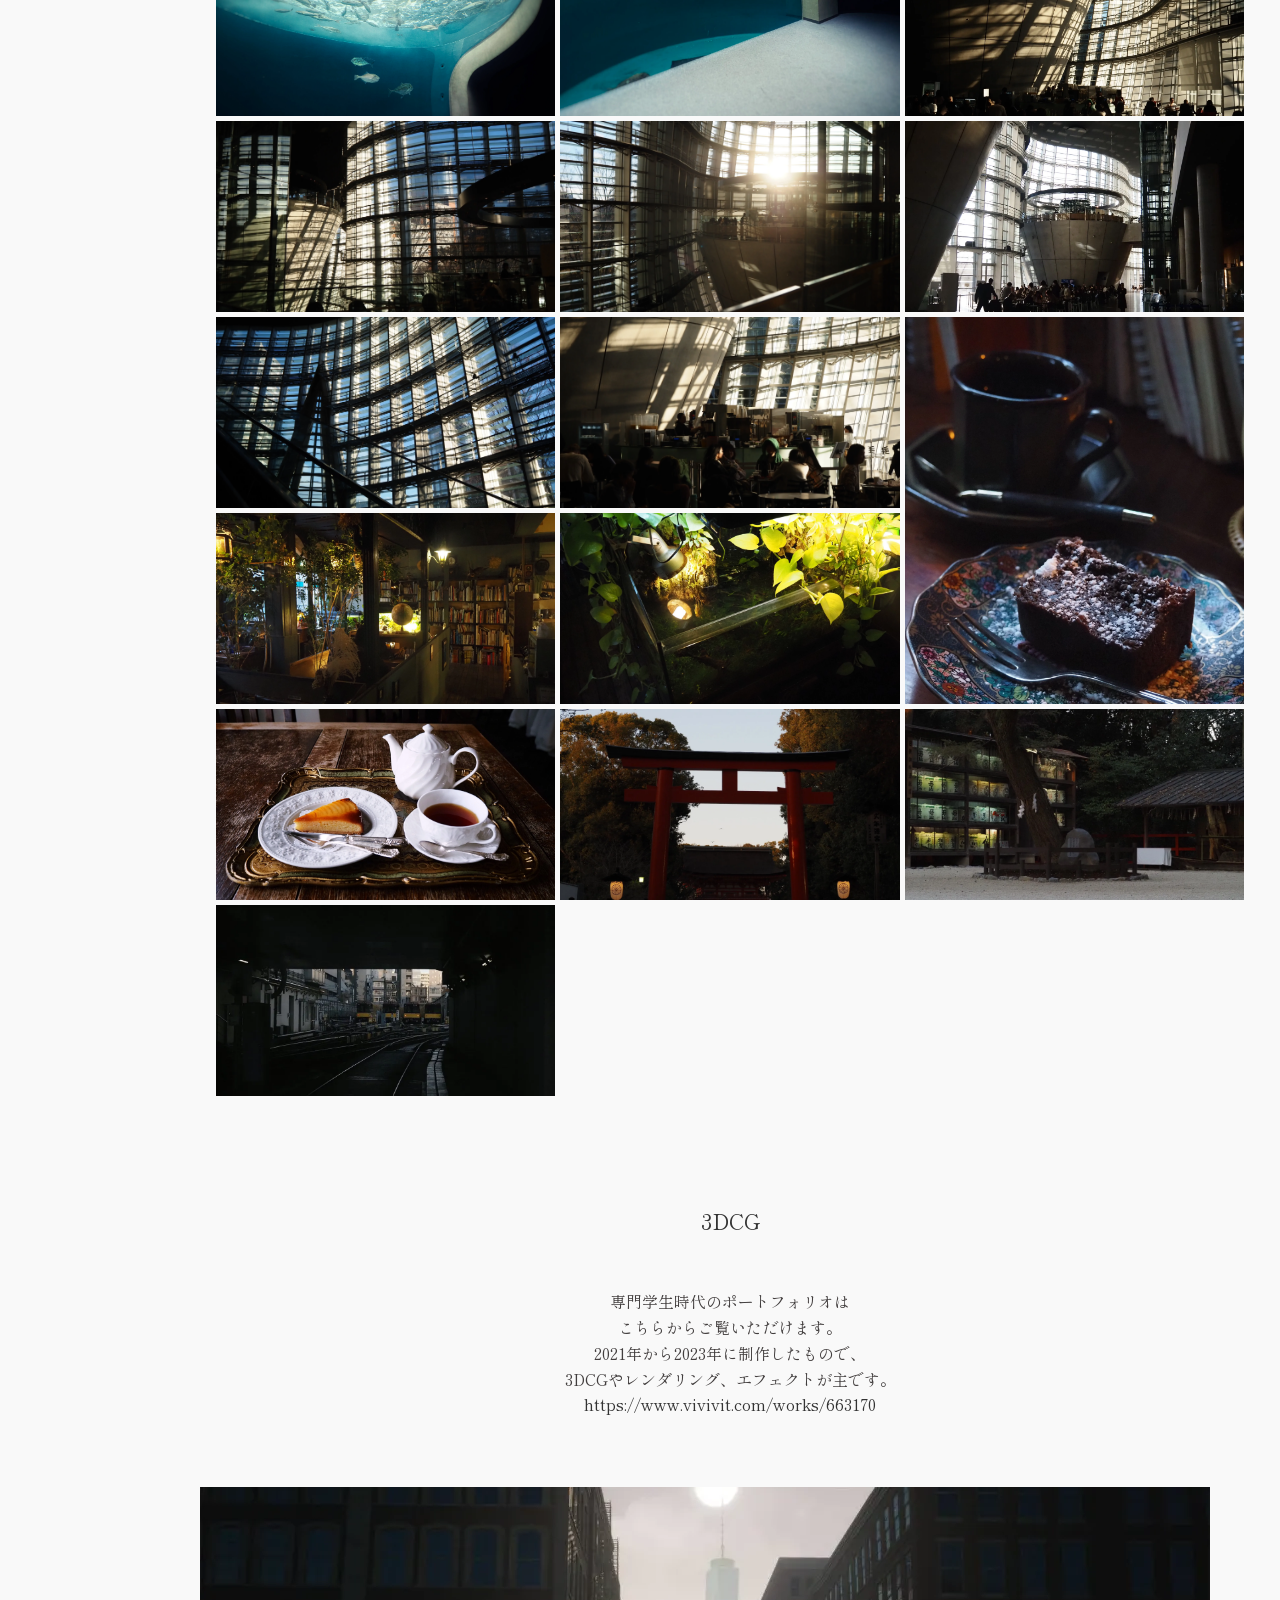
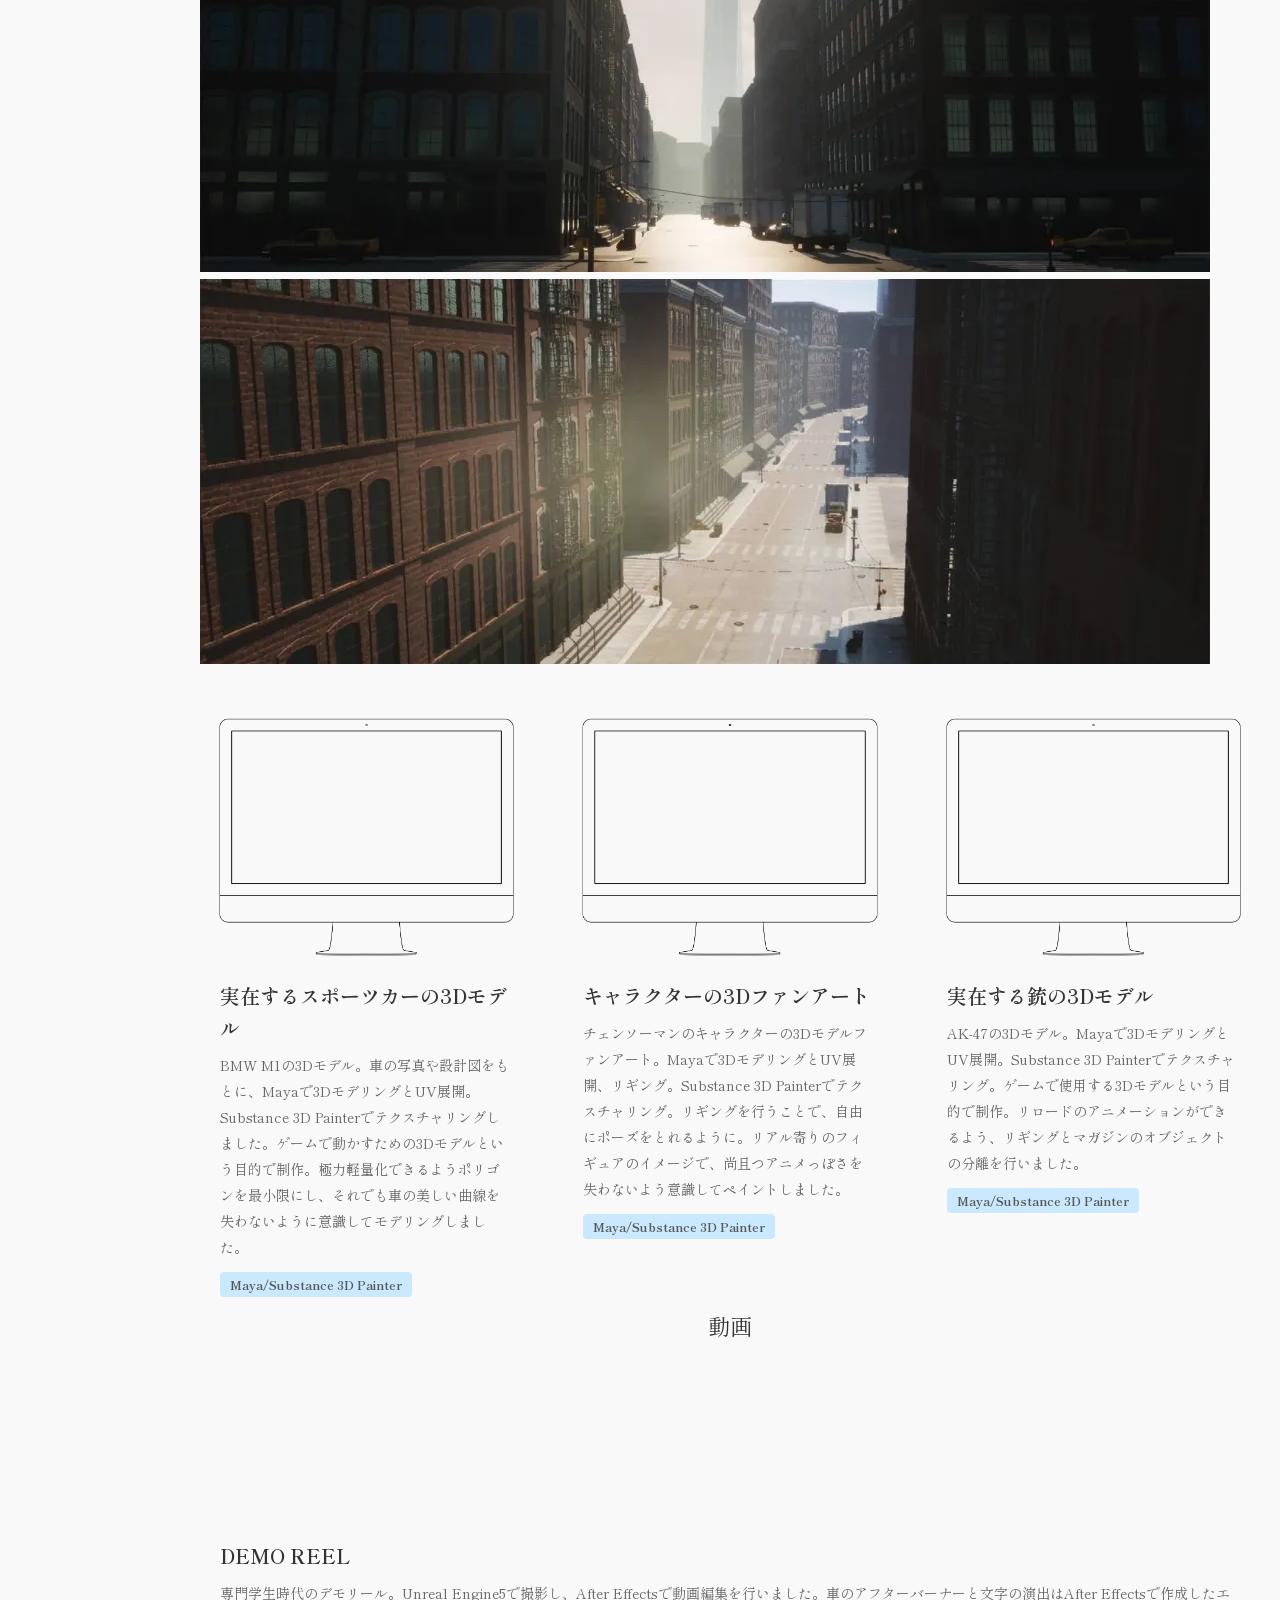
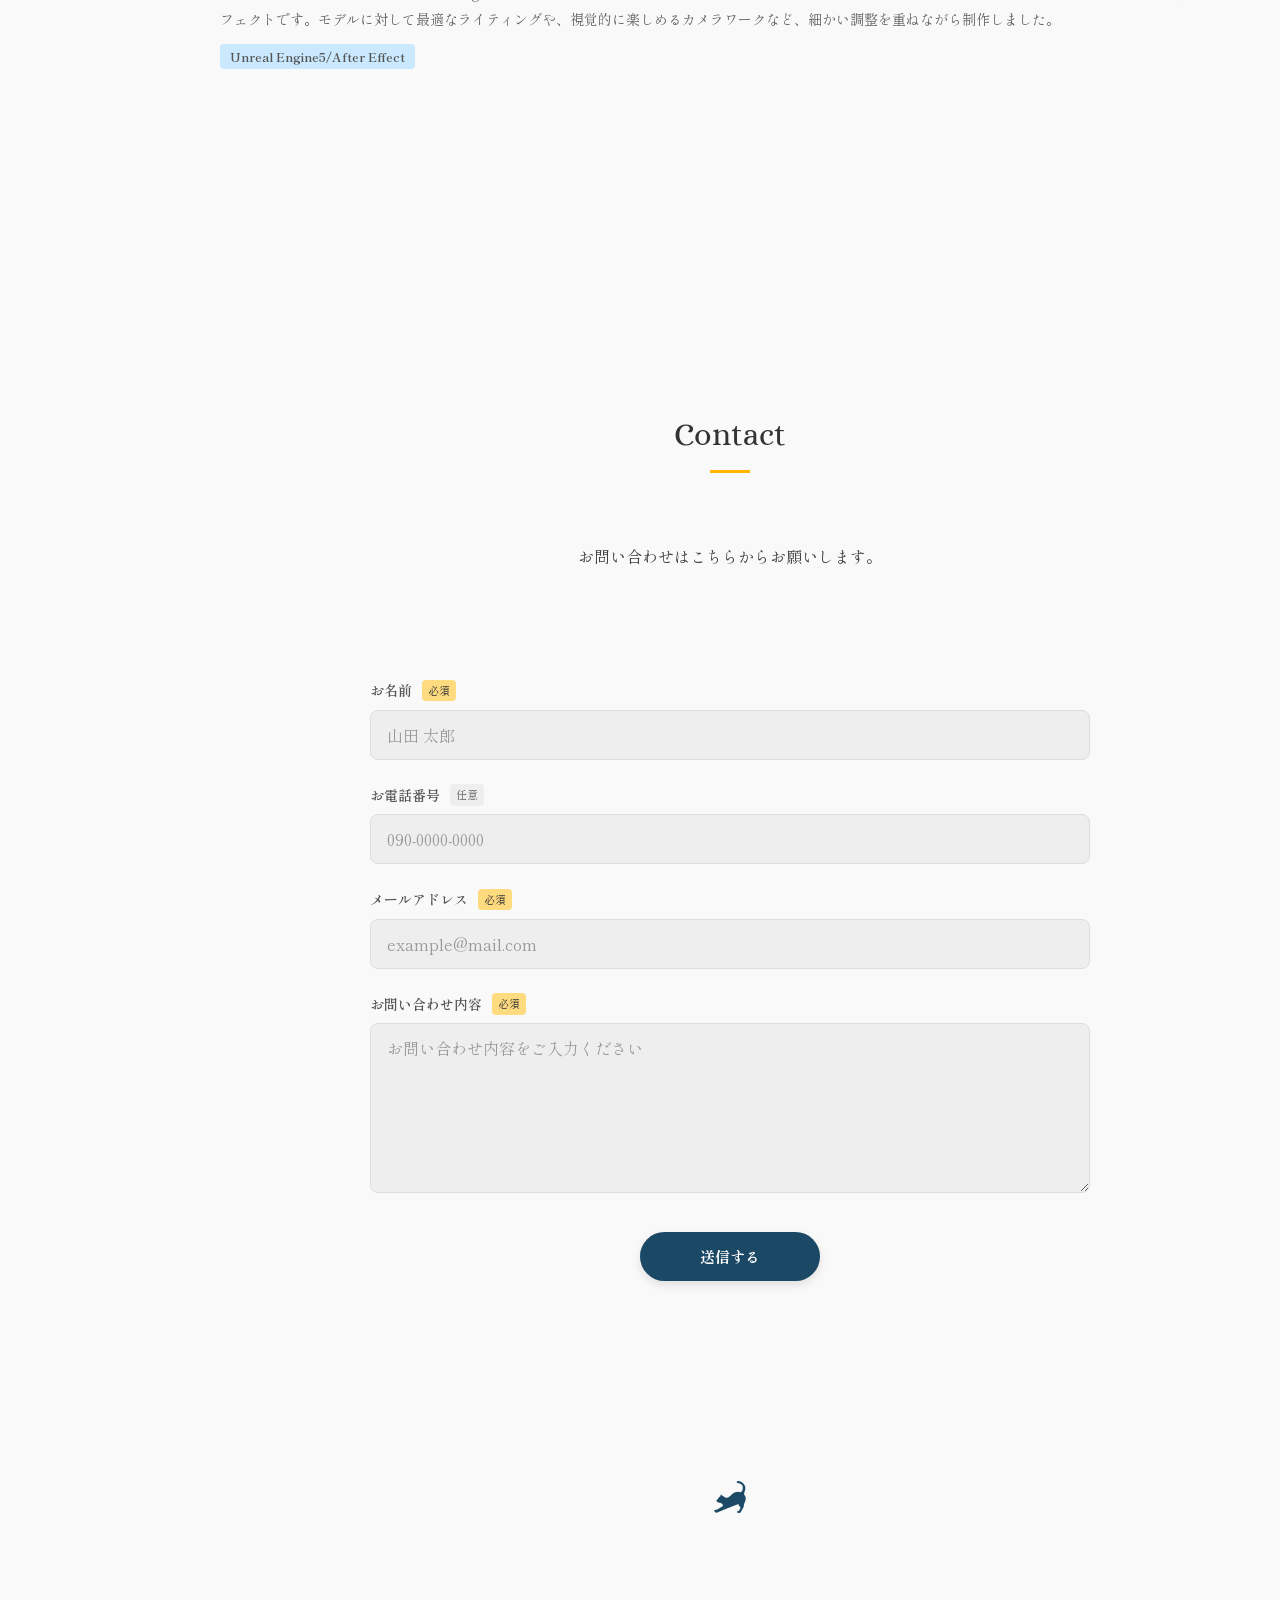
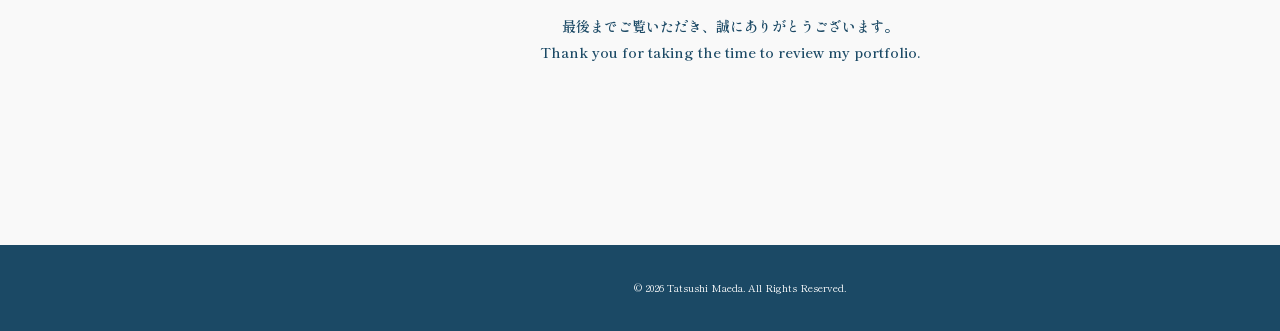
==== commit 9e1483c3: "Add files via upload" ====
--- a/index.html
+++ b/index.html
@@ -21,17 +21,6 @@
     </script>
 </head>
 <body>
-    <header>
-        <!-- <div class="logo">TATSUSHI MAEDA</div>
-        <nav>
-            <ul>
-                <li><a href="#about">About</a></li>
-                <li><a href="#works">Works</a></li>
-                <li><a href="#skills">Skills</a></li>
-                <li><a href="#career">Career</a></li>     
-            </ul>
-        </nav> --> 
-    </header>
 
     <!--  PC用のナビゲーション -->
     <nav class="g_nav pc-nav">
@@ -68,6 +57,8 @@
         <span class="terminal">Terminal</span>
     </nav>
 
+    <main>
+
     <section id="hero" class="hero">
         <h1>T.MAEDA</h1>
         <p class="hero_subtitle">Web design portfolio</p>
@@ -291,9 +282,19 @@
             <h2 class="section-title">Career</h2>
             <div class="timeline">
                 <div class="timeline-item">
-                    <span class="date">2026 - 現在</span>
-                    <h4>株式会社COFFEE BASE <span class="hidePc"><br></span>/ バリスタ</h4>
-                    <p>お客様に合わせた接客、コーヒーの最適な抽出（エスプレッソ・ハンドドリップ）を働きながら学んでいます。</p>
+                    <span class="date">2015 - 2017</span>
+                    <h4>嵯峨美術短期大学 <span class="hidePc"><br></span>/ デザイン学科</h4>
+                    <p>アニメーション、映像、造形を学びました。在学中のアニメ作品が京都府のCMコンテストに入賞しました。</p>
+                </div>
+                <div class="timeline-item">
+                    <span class="date">2021 - 2023</span>
+                    <h4>大阪デザイナー専門学校 <span class="hidePc"><br></span>/ CG・ゲームデザイン学科</h4>
+                    <p>3Dモデリング、レンダリング、ゲーム開発を学びました。</p>
+                </div>
+                <div class="timeline-item">
+                    <span class="date">2018 - 2024</span>
+                    <h4>株式会社ベストバイ <span class="hidePc"><br></span>/ 査定・販売</h4>
+                    <p>総合リサイクルショップの買取査定・販売。主にPC、スマホ・タブレット、電化製品、ゲームを担当しました。</p>
                 </div>
                 <div class="timeline-item">
                     <span class="date">2024 - 2026</span>
@@ -301,19 +302,9 @@
                     <p>ドリップコーヒーをはじめとしたドリンク類、フード・デザートの調理・提供。接客も担当しました。</p>
                 </div>
                 <div class="timeline-item">
-                    <span class="date">2018 - 2024</span>
-                    <h4>株式会社ベストバイ <span class="hidePc"><br></span>/ 査定・販売</h4>
-                    <p>総合リサイクルショップの買取査定・販売。主にPC、スマホ・タブレット、電化製品、ゲームを担当しました。</p>
-                </div>
-                <div class="timeline-item">
-                    <span class="date">2021 - 2023</span>
-                    <h4>大阪デザイナー専門学校 <span class="hidePc"><br></span>/ CG・ゲームデザイン学科</h4>
-                    <p>3Dモデリング、レンダリング、ゲーム開発を学びました。</p>
-                </div>
-                <div class="timeline-item">
-                    <span class="date">2015 - 2017</span>
-                    <h4>嵯峨美術短期大学 <span class="hidePc"><br></span>/ デザイン学科</h4>
-                    <p>アニメーション、映像、造形を学びました。在学中のアニメ作品が京都府のCMコンテストに入賞しました。</p>
+                    <span class="date">2026 - 現在</span>
+                    <h4>株式会社COFFEE BASE <span class="hidePc"><br></span>/ バリスタ</h4>
+                    <p>お客様に合わせた接客、コーヒーの最適な抽出（エスプレッソ・ハンドドリップ）を働きながら学んでいます。</p>
                 </div>
             </div>
         </section>
@@ -327,6 +318,11 @@
     </div>
 
     <h3>写真</h3>
+    <div class="lab-content">
+        <p>
+            OLYMPUS PEN Liteで撮影し、<br>Photoshopで画像編集しています。<br>旅先で撮ったものが中心です。
+        </p>
+    </div>
     <div class="gallery">
 <div class="gallery-item"><img src="image/photo01.webp" alt="国立西洋美術館"></div>
         <div class="gallery-item"><img src="image/photo02.webp" alt="国立西洋美術館"></div>
@@ -362,14 +358,18 @@
     </div>
     </div>
 
+    <h3>3DCG</h3>
     <div class="lab-content">
-        <p>専門学生時代のポートフォリオはこちらからご覧いただけます。<br>2021年から2023年に制作したもので、3DCGやレンダリング、エフェクトが主です。 Maya,Unreal Engine5,After Effects...</p>
+        <p>専門学生時代のポートフォリオは<br>こちらからご覧いただけます。<br>2021年から2023年に制作したもので、<br>3DCGやレンダリング、エフェクトが主です。</p>
         <a href="https://www.vivivit.com/works/663170" target=”_blank”>https://www.vivivit.com/works/663170</a>
     </div>
 
-    <h3>3DCG</h3>
+    
+    <div class="world-wrap">
+        <div class="world-img-wrap world-img-left"><img src="image/world_01.webp" alt=""></div>
+        <div class="world-img-wrap world-img-right"><img src="image/world_02.webp" alt=""></div>
+    </div>
     <div id="works-grid" class="works-grid">
-
         <!-- 作品 id=1: BMW M1 -->
         <div class="work-card-link" style="display: block; color: inherit;">
             <div class="mockup-imac">
@@ -389,7 +389,8 @@
                 <h4>実在するスポーツカーの3Dモデル</h4>
                 <p>BMW M1の3Dモデル。車の写真や設計図をもとに、Mayaで3DモデリングとUV展開。Substance 3D Painterでテクスチャリングしました。ゲームで動かすための3Dモデルという目的で制作。極力軽量化できるようポリゴンを最小限にし、それでも車の美しい曲線を失わないように意識してモデリングしました。</p>
                 <div class="work-footer">
-                    <span class="tech-tag">Maya/Substance 3D Painter</span><a href="work.html?id=l1" class="detail">詳細はこちら</a>
+                    <span class="tech-tag">Maya/Substance 3D Painter</span>
+                    <!-- <a href="work.html?id=l1" class="detail">詳細はこちら</a> -->
                 </div>
             </div>
         </div>
@@ -413,7 +414,8 @@
                 <h4>キャラクターの3Dファンアート</h4>
                 <p>チェンソーマンのキャラクターの3Dモデルファンアート。Mayaで3DモデリングとUV展開、リギング。Substance 3D Painterでテクスチャリング。リギングを行うことで、自由にポーズをとれるように。リアル寄りのフィギュアのイメージで、尚且つアニメっぽさを失わないよう意識してペイントしました。</p>
                 <div class="work-footer">
-                    <span class="tech-tag">Maya/Substance 3D Painter</span><a href="work.html?id=l2" class="detail">詳細はこちら</a>
+                    <span class="tech-tag">Maya/Substance 3D Painter</span>
+                    <!-- <a href="work.html?id=l2" class="detail">詳細はこちら</a> -->
                 </div>
             </div>
         </div>
@@ -437,11 +439,26 @@
                 <h4>実在する銃の3Dモデル</h4>
                 <p>AK-47の3Dモデル。Mayaで3DモデリングとUV展開。Substance 3D Painterでテクスチャリング。ゲームで使用する3Dモデルという目的で制作。リロードのアニメーションができるよう、リギングとマガジンのオブジェクトの分離を行いました。</p>
                 <div class="work-footer">
-                    <span class="tech-tag">Maya/Substance 3D Painter</span><a href="work.html?id=l3" class="detail">詳細はこちら</a>
+                    <span class="tech-tag">Maya/Substance 3D Painter</span>
+                    <!-- <a href="work.html?id=l3" class="detail">詳細はこちら</a> -->
+                </div>
+            </div>
+        </div>        
+    </div>
+
+    <h3 class="movie-title">動画</h3>
+    <div class="movie-wrap">
+        <div class="movie-card">
+            <iframe class="movie"  src="https://www.youtube.com/embed/H5Sfkf9CGZE?si=UWHsNOzFLSqF-X50" title="YouTube video player" frameborder="0" allow="accelerometer; autoplay; clipboard-write; encrypted-media; gyroscope; picture-in-picture; web-share" referrerpolicy="strict-origin-when-cross-origin" allowfullscreen></iframe>
+            <div class="work-info">
+                <h4>DEMO REEL</h4>
+                <p>専門学生時代のデモリール。Unreal Engine5で撮影し、After Effectsで動画編集を行いました。車のアフターバーナーと文字の演出はAfter Effectsで作成したエフェクトです。モデルに対して最適なライティングや、視覚的に楽しめるカメラワークなど、細かい調整を重ねながら制作しました。</p>
+                <div class="work-footer">
+                    <span class="tech-tag">Unreal Engine5/After Effect</span>
+                    <!-- <a href="work.html?id=l3" class="detail">詳細はこちら</a> -->
                 </div>
             </div>
         </div>
-
     </div>
 </section>
 
@@ -501,12 +518,6 @@
 
     </div>
 
-    <!-- <div>
-        <div class="color-a"></div>
-        <div class="color-b"></div>
-        <div class="color-c"></div>
-    </div> -->
-
     <div class="catStretch_container">
         <img src="image/catStretch.webp" alt="cat">
     </div>
@@ -514,6 +525,9 @@
         <p>最後までご覧いただき、誠にありがとうございます。</p>
         <p>Thank you for taking the time to review my portfolio.</p>
     </div>
+
+    </main>
+
     <footer>
         <p>&copy; 2026 Tatsushi Maeda. All Rights Reserved.</p>
     </footer>
